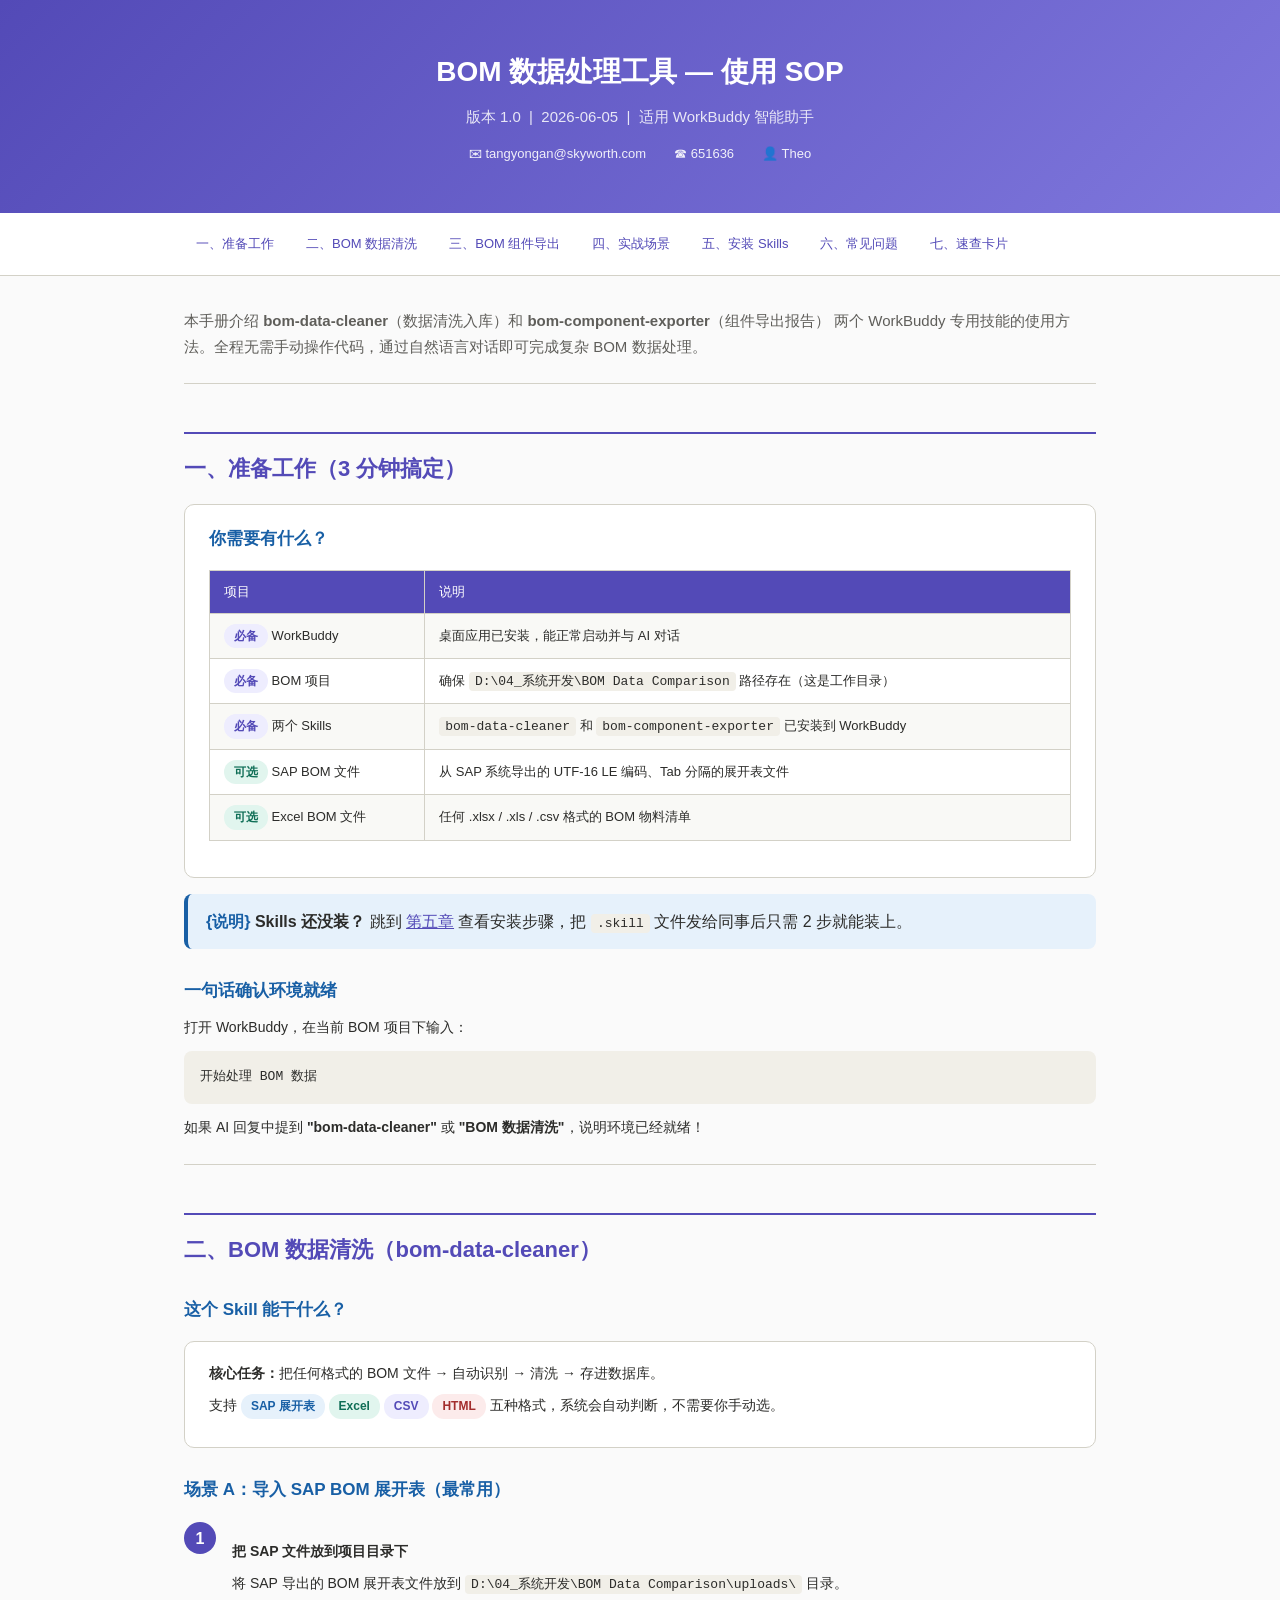
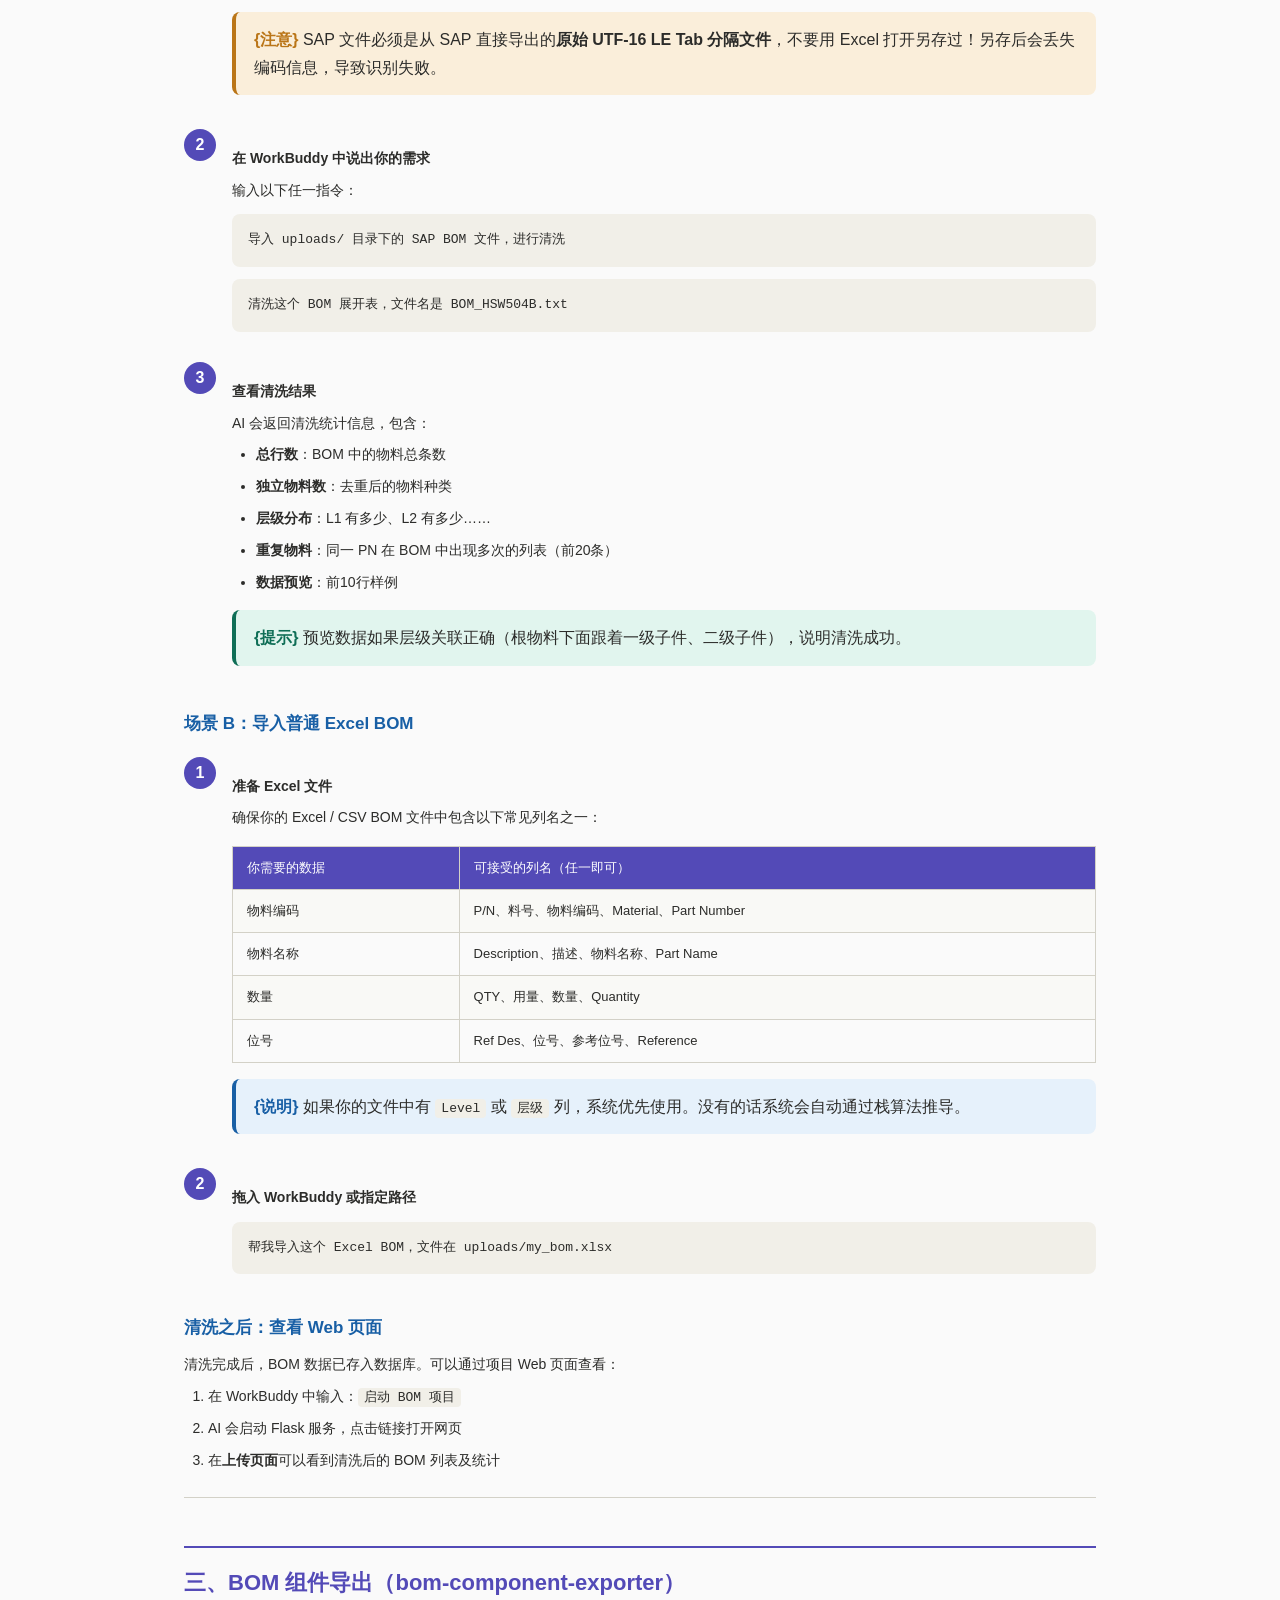
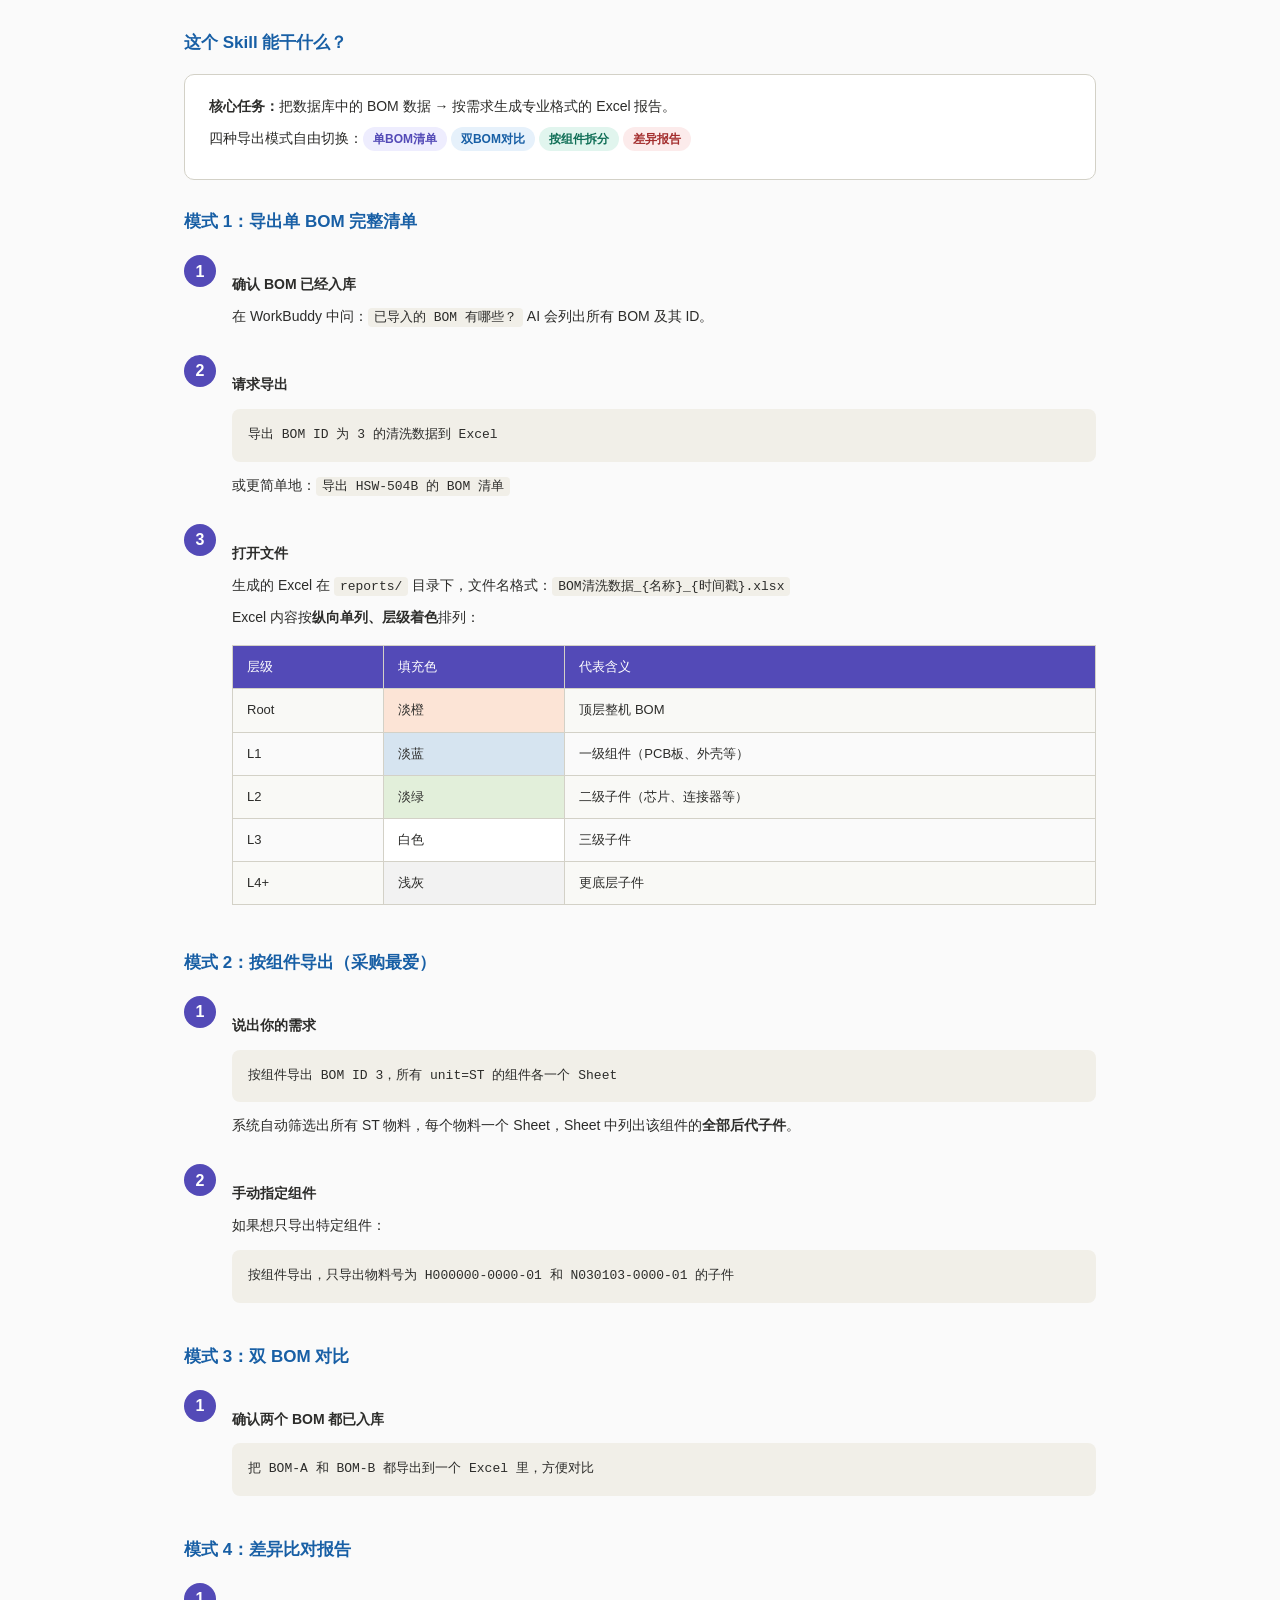
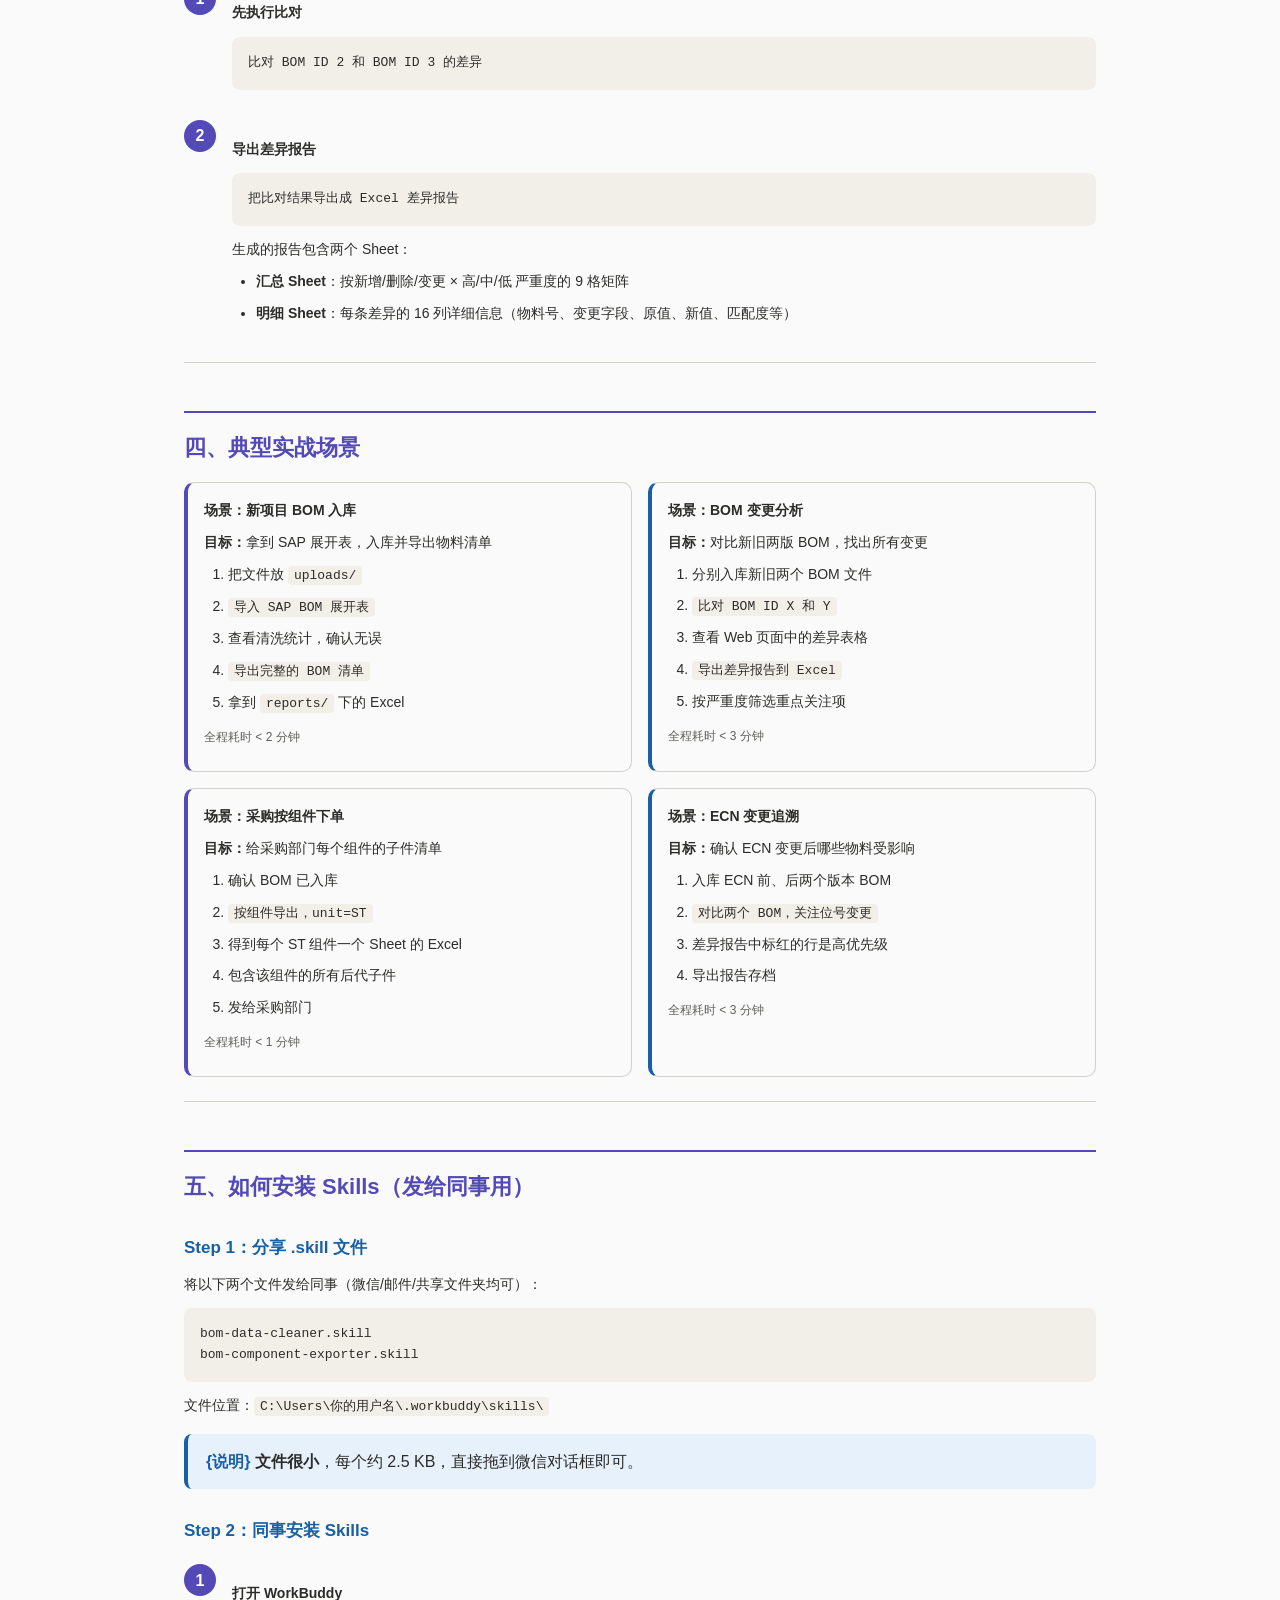
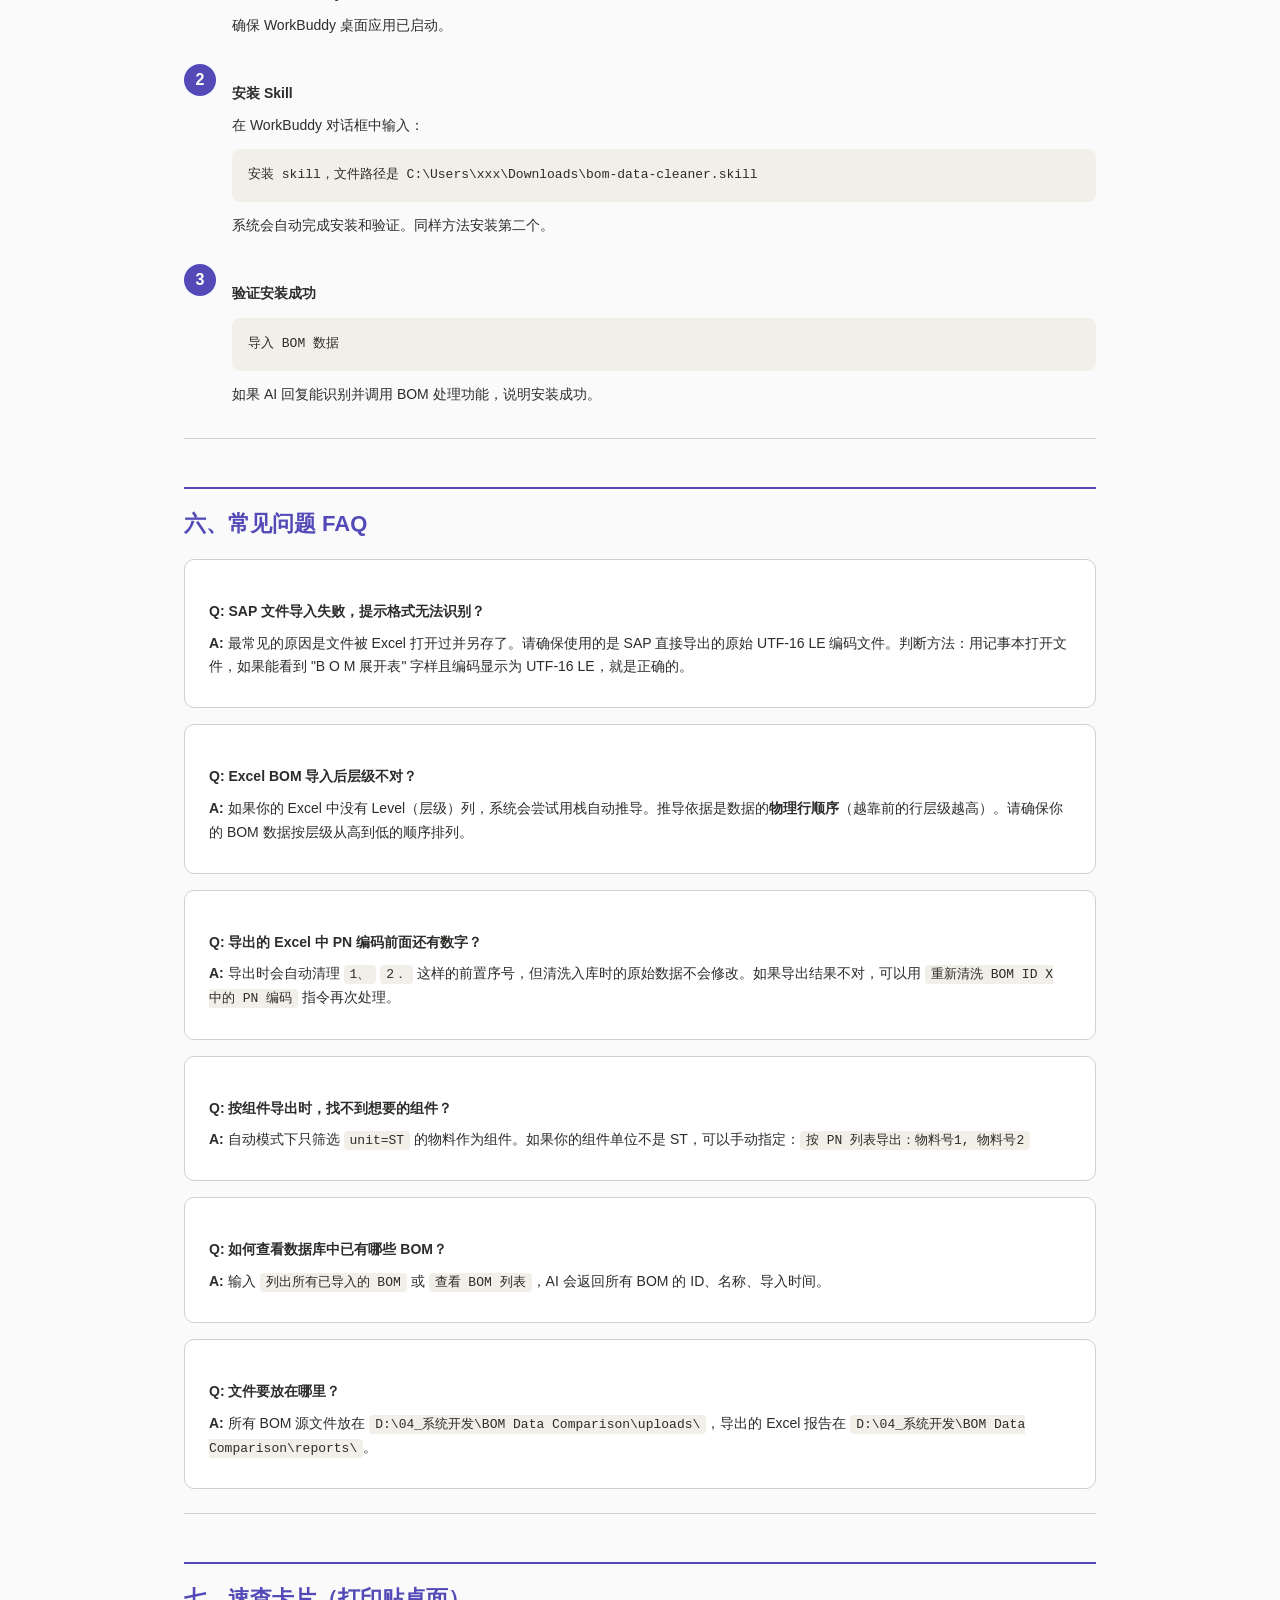
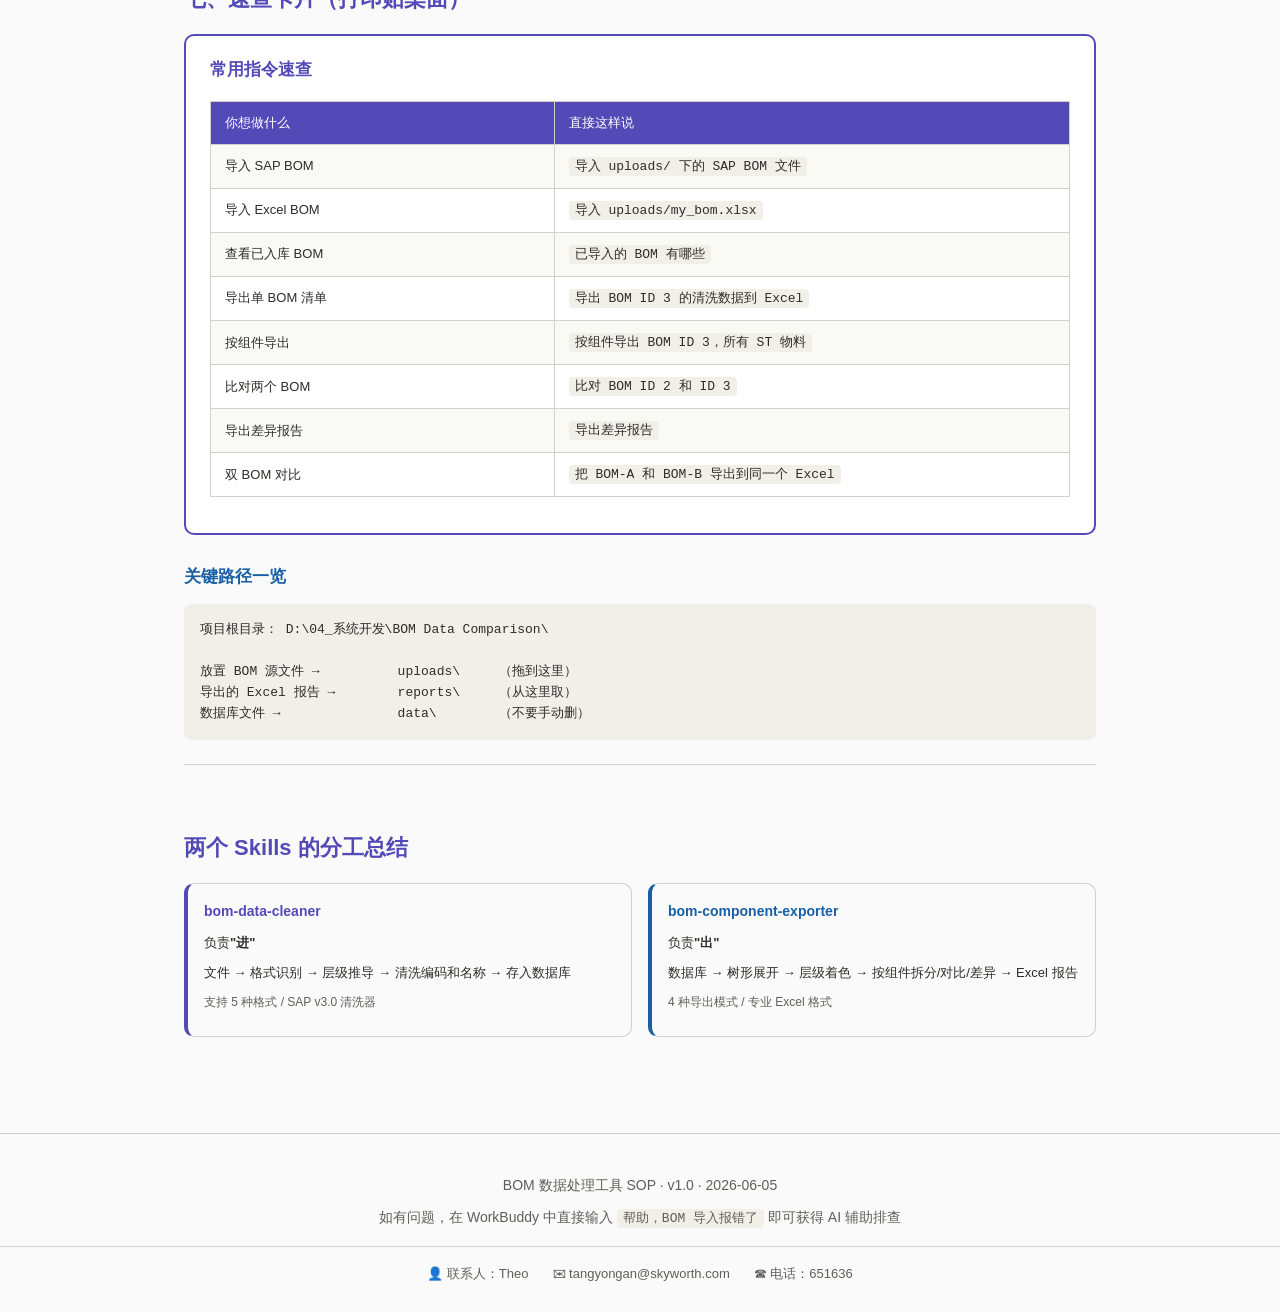
==== docs/BOM_Skills_使用手册.html @ a1020944 "v1.3: BOM双列并排对比、组件核对、位号续行修复、差异引擎去重 - 首页双文件上传+横向并排预览布局 - 全部组件汇总导出（单Sheet层级展开） - SAP续行位号解析修复（156/156完整" ====
<!DOCTYPE html>
<html lang="zh-CN">
<head>
<meta charset="UTF-8">
<meta name="viewport" content="width=device-width, initial-scale=1.0">
<title>BOM 数据处理工具 - 使用 SOP</title>
<style>
  :root {
    --primary: #534AB7;
    --accent: #185FA5;
    --green: #0F6E56;
    --amber: #BA7517;
    --red: #A32D2D;
    --bg: #FAFAFA;
    --card: #FFFFFF;
    --text: #2C2C2A;
    --muted: #5F5E5A;
    --border: #D3D1C7;
    --code-bg: #F1EFE8;
  }
  * { margin: 0; padding: 0; box-sizing: border-box; }
  body {
    font-family: -apple-system, BlinkMacSystemFont, "Segoe UI", "PingFang SC", "Microsoft YaHei", sans-serif;
    line-height: 1.7; color: var(--text); background: var(--bg);
  }

  header {
    background: linear-gradient(135deg, var(--primary), #7F77DD);
    color: white; padding: 48px 0; text-align: center;
  }
  header h1 { font-size: 28px; font-weight: 600; margin-bottom: 8px; }
  header p { font-size: 15px; opacity: 0.85; }

  nav {
    background: var(--card); border-bottom: 1px solid var(--border);
    padding: 16px 0; position: sticky; top: 0; z-index: 100;
  }
  nav .nav-inner {
    max-width: 960px; margin: 0 auto; padding: 0 24px;
    display: flex; flex-wrap: wrap; gap: 8px;
  }
  nav a {
    text-decoration: none; color: var(--primary); font-size: 13px;
    padding: 4px 12px; border-radius: 6px; font-weight: 500;
  }
  nav a:hover { background: #EEEDFE; }

  main { max-width: 960px; margin: 0 auto; padding: 32px 24px; }

  h2 {
    font-size: 22px; font-weight: 600; margin: 48px 0 8px;
    padding-top: 16px; border-top: 2px solid var(--primary); color: var(--primary);
  }
  h3 { font-size: 17px; font-weight: 600; margin: 28px 0 10px; color: var(--accent); }
  h4 { font-size: 14px; font-weight: 600; margin: 20px 0 8px; color: var(--text); }

  p, li { font-size: 14px; margin-bottom: 8px; }
  ul, ol { padding-left: 24px; margin-bottom: 12px; }

  .card {
    background: var(--card); border: 1px solid var(--border);
    border-radius: 10px; padding: 20px 24px; margin: 16px 0;
  }
  .card h3 { margin-top: 0; }

  .tip, .warn, .info {
    border-left: 4px solid; border-radius: 8px; padding: 14px 18px; margin: 16px 0;
  }
  .tip { background: #E1F5EE; border-color: var(--green); }
  .tip::before { content: "\{提示\} "; font-weight: 600; color: var(--green); }
  .warn { background: #FAEEDA; border-color: var(--amber); }
  .warn::before { content: "\{注意\} "; font-weight: 600; color: var(--amber); }
  .info { background: #E6F1FB; border-color: var(--accent); }
  .info::before { content: "\{说明\} "; font-weight: 600; color: var(--accent); }

  code {
    background: var(--code-bg); padding: 2px 6px; border-radius: 4px;
    font-family: "Cascadia Code", "Source Code Pro", "Fira Code", monospace;
    font-size: 13px;
  }
  pre {
    background: var(--code-bg); padding: 16px; border-radius: 8px;
    overflow-x: auto; font-size: 13px; margin: 12px 0;
    font-family: "Cascadia Code", "Source Code Pro", "Fira Code", monospace;
    line-height: 1.6;
  }

  table {
    width: 100%; border-collapse: collapse; margin: 16px 0; font-size: 13px;
  }
  th, td {
    border: 1px solid var(--border); padding: 10px 14px; text-align: left;
  }
  th { background: var(--primary); color: white; font-weight: 500; }
  tr:nth-child(even) { background: #F9F9F6; }

  .step {
    display: flex; gap: 16px; margin: 16px 0; align-items: flex-start;
  }
  .step-num {
    background: var(--primary); color: white; font-weight: 700; font-size: 16px;
    width: 32px; height: 32px; border-radius: 50%;
    display: flex; align-items: center; justify-content: center;
    flex-shrink: 0; margin-top: 2px;
  }
  .step-body { flex: 1; }

  .tag {
    display: inline-block; padding: 2px 10px; border-radius: 12px;
    font-size: 12px; font-weight: 600;
  }
  .tag-red { background: #FCEBEB; color: var(--red); }
  .tag-green { background: #E1F5EE; color: var(--green); }
  .tag-blue { background: #E6F1FB; color: var(--accent); }
  .tag-purple { background: #EEEDFE; color: var(--primary); }

  .comparison {
    display: grid; grid-template-columns: 1fr 1fr; gap: 16px; margin: 16px 0;
  }
  .comparison > div {
    border: 1px solid var(--border); border-radius: 10px; padding: 16px;
  }
  .comparison > div:first-child { border-left: 4px solid var(--primary); }
  .comparison > div:last-child { border-left: 4px solid var(--accent); }

  footer {
    text-align: center; padding: 40px 0; color: var(--muted); font-size: 13px;
    border-top: 1px solid var(--border); margin-top: 48px;
  }

  a { color: var(--primary); }

  .toc { list-style: none; padding-left: 0; }
  .toc li { margin-bottom: 6px; padding-left: 0; }
  .toc a { font-size: 14px; }
  .toc .toc-l2 { padding-left: 20px; }

  @media print {
    nav { display: none; }
    body { background: white; }
    h2 { page-break-before: always; }
    h2:first-of-type { page-break-before: avoid; }
  }
</style>
</head>
<body>

<header>
  <h1>BOM 数据处理工具 &mdash; 使用 SOP</h1>
  <p>版本 1.0 &nbsp;|&nbsp; 2026-06-05 &nbsp;|&nbsp; 适用 WorkBuddy 智能助手</p>
  <div style="margin-top:14px;display:flex;justify-content:center;gap:28px;flex-wrap:wrap;font-size:13px;opacity:0.9;">
    <span>&#9993; tangyongan@skyworth.com</span>
    <span>&#9742; 651636</span>
    <span>&#128100; Theo</span>
  </div>
</header>

<nav>
  <div class="nav-inner">
    <a href="#before">一、准备工作</a>
    <a href="#skill1">二、BOM 数据清洗</a>
    <a href="#skill2">三、BOM 组件导出</a>
    <a href="#scenarios">四、实战场景</a>
    <a href="#skills-placement">五、安装 Skills</a>
    <a href="#faq">六、常见问题</a>
    <a href="#summary">七、速查卡片</a>
  </div>
</nav>

<main>

<p style="font-size:15px;color:var(--muted);margin-bottom:24px;">
  本手册介绍 <strong>bom-data-cleaner</strong>（数据清洗入库）和 <strong>bom-component-exporter</strong>（组件导出报告）
  两个 WorkBuddy 专用技能的使用方法。全程无需手动操作代码，通过自然语言对话即可完成复杂 BOM 数据处理。
</p>

<hr style="border:none;border-top:1px solid var(--border);margin:24px 0;">

<h2 id="before">一、准备工作（3 分钟搞定）</h2>

<div class="card">
<h3 style="margin-top:0;">你需要有什么？</h3>
<table>
  <tr><th style="width:25%;">项目</th><th>说明</th></tr>
  <tr>
    <td><span class="tag tag-purple">必备</span> WorkBuddy</td>
    <td>桌面应用已安装，能正常启动并与 AI 对话</td>
  </tr>
  <tr>
    <td><span class="tag tag-purple">必备</span> BOM 项目</td>
    <td>确保 <code>D:\04_系统开发\BOM Data Comparison</code> 路径存在（这是工作目录）</td>
  </tr>
  <tr>
    <td><span class="tag tag-purple">必备</span> 两个 Skills</td>
    <td><code>bom-data-cleaner</code> 和 <code>bom-component-exporter</code> 已安装到 WorkBuddy</td>
  </tr>
  <tr>
    <td><span class="tag tag-green">可选</span> SAP BOM 文件</td>
    <td>从 SAP 系统导出的 UTF-16 LE 编码、Tab 分隔的展开表文件</td>
  </tr>
  <tr>
    <td><span class="tag tag-green">可选</span> Excel BOM 文件</td>
    <td>任何 .xlsx / .xls / .csv 格式的 BOM 物料清单</td>
  </tr>
</table>
</div>

<div class="info">
  <strong>Skills 还没装？</strong> 跳到 <a href="#skills-placement">第五章</a> 查看安装步骤，把 <code>.skill</code> 文件发给同事后只需 2 步就能装上。
</div>

<h3>一句话确认环境就绪</h3>
<p>打开 WorkBuddy，在当前 BOM 项目下输入：</p>
<pre>开始处理 BOM 数据</pre>
<p>如果 AI 回复中提到 <strong>"bom-data-cleaner"</strong> 或 <strong>"BOM 数据清洗"</strong>，说明环境已经就绪！</p>

<hr style="border:none;border-top:1px solid var(--border);margin:24px 0;">

<h2 id="skill1">二、BOM 数据清洗（bom-data-cleaner）</h2>

<h3>这个 Skill 能干什么？</h3>

<div class="card">
  <p><strong>核心任务：</strong>把任何格式的 BOM 文件 → 自动识别 → 清洗 → 存进数据库。</p>
  <p>支持 <span class="tag tag-blue">SAP 展开表</span> <span class="tag tag-green">Excel</span> <span class="tag tag-purple">CSV</span> <span class="tag tag-red">HTML</span> 五种格式，系统会自动判断，不需要你手动选。</p>
</div>

<h3>场景 A：导入 SAP BOM 展开表（最常用）</h3>

<div class="step">
  <div class="step-num">1</div>
  <div class="step-body">
    <h4>把 SAP 文件放到项目目录下</h4>
    <p>将 SAP 导出的 BOM 展开表文件放到 <code>D:\04_系统开发\BOM Data Comparison\uploads\</code> 目录。</p>
    <div class="warn">SAP 文件必须是从 SAP 直接导出的<strong>原始 UTF-16 LE Tab 分隔文件</strong>，不要用 Excel 打开另存过！另存后会丢失编码信息，导致识别失败。</div>
  </div>
</div>

<div class="step">
  <div class="step-num">2</div>
  <div class="step-body">
    <h4>在 WorkBuddy 中说出你的需求</h4>
    <p>输入以下任一指令：</p>
    <pre>导入 uploads/ 目录下的 SAP BOM 文件，进行清洗</pre>
    <pre>清洗这个 BOM 展开表，文件名是 BOM_HSW504B.txt</pre>
  </div>
</div>

<div class="step">
  <div class="step-num">3</div>
  <div class="step-body">
    <h4>查看清洗结果</h4>
    <p>AI 会返回清洗统计信息，包含：</p>
    <ul>
      <li><strong>总行数</strong>：BOM 中的物料总条数</li>
      <li><strong>独立物料数</strong>：去重后的物料种类</li>
      <li><strong>层级分布</strong>：L1 有多少、L2 有多少……</li>
      <li><strong>重复物料</strong>：同一 PN 在 BOM 中出现多次的列表（前20条）</li>
      <li><strong>数据预览</strong>：前10行样例</li>
    </ul>
    <div class="tip">预览数据如果层级关联正确（根物料下面跟着一级子件、二级子件），说明清洗成功。</div>
  </div>
</div>

<h3>场景 B：导入普通 Excel BOM</h3>

<div class="step">
  <div class="step-num">1</div>
  <div class="step-body">
    <h4>准备 Excel 文件</h4>
    <p>确保你的 Excel / CSV BOM 文件中包含以下常见列名之一：</p>
    <table>
      <tr><th>你需要的数据</th><th>可接受的列名（任一即可）</th></tr>
      <tr><td>物料编码</td><td>P/N、料号、物料编码、Material、Part Number</td></tr>
      <tr><td>物料名称</td><td>Description、描述、物料名称、Part Name</td></tr>
      <tr><td>数量</td><td>QTY、用量、数量、Quantity</td></tr>
      <tr><td>位号</td><td>Ref Des、位号、参考位号、Reference</td></tr>
    </table>
    <div class="info">如果你的文件中有 <code>Level</code> 或 <code>层级</code> 列，系统优先使用。没有的话系统会自动通过栈算法推导。</div>
  </div>
</div>

<div class="step">
  <div class="step-num">2</div>
  <div class="step-body">
    <h4>拖入 WorkBuddy 或指定路径</h4>
    <pre>帮我导入这个 Excel BOM，文件在 uploads/my_bom.xlsx</pre>
  </div>
</div>

<h3>清洗之后：查看 Web 页面</h3>
<p>清洗完成后，BOM 数据已存入数据库。可以通过项目 Web 页面查看：</p>
<ol>
  <li>在 WorkBuddy 中输入：<code>启动 BOM 项目</code></li>
  <li>AI 会启动 Flask 服务，点击链接打开网页</li>
  <li>在<strong>上传页面</strong>可以看到清洗后的 BOM 列表及统计</li>
</ol>

<hr style="border:none;border-top:1px solid var(--border);margin:24px 0;">

<h2 id="skill2">三、BOM 组件导出（bom-component-exporter）</h2>

<h3>这个 Skill 能干什么？</h3>

<div class="card">
<p><strong>核心任务：</strong>把数据库中的 BOM 数据 → 按需求生成专业格式的 Excel 报告。</p>
<p>四种导出模式自由切换：<span class="tag tag-purple">单BOM清单</span> <span class="tag tag-blue">双BOM对比</span> <span class="tag tag-green">按组件拆分</span> <span class="tag tag-red">差异报告</span></p>
</div>

<h3>模式 1：导出单 BOM 完整清单</h3>

<div class="step">
  <div class="step-num">1</div>
  <div class="step-body">
    <h4>确认 BOM 已经入库</h4>
    <p>在 WorkBuddy 中问：<code>已导入的 BOM 有哪些？</code> AI 会列出所有 BOM 及其 ID。</p>
  </div>
</div>

<div class="step">
  <div class="step-num">2</div>
  <div class="step-body">
    <h4>请求导出</h4>
    <pre>导出 BOM ID 为 3 的清洗数据到 Excel</pre>
    <p>或更简单地：<code>导出 HSW-504B 的 BOM 清单</code></p>
  </div>
</div>

<div class="step">
  <div class="step-num">3</div>
  <div class="step-body">
    <h4>打开文件</h4>
    <p>生成的 Excel 在 <code>reports/</code> 目录下，文件名格式：<code>BOM清洗数据_{名称}_{时间戳}.xlsx</code></p>
    <p>Excel 内容按<strong>纵向单列、层级着色</strong>排列：</p>
    <table>
      <tr><th>层级</th><th>填充色</th><th>代表含义</th></tr>
      <tr><td>Root</td><td style="background:#FCE4D6;">淡橙</td><td>顶层整机 BOM</td></tr>
      <tr><td>L1</td><td style="background:#D6E4F0;">淡蓝</td><td>一级组件（PCB板、外壳等）</td></tr>
      <tr><td>L2</td><td style="background:#E2EFDA;">淡绿</td><td>二级子件（芯片、连接器等）</td></tr>
      <tr><td>L3</td><td style="background:#FFFFFF;">白色</td><td>三级子件</td></tr>
      <tr><td>L4+</td><td style="background:#F2F2F2;">浅灰</td><td>更底层子件</td></tr>
    </table>
  </div>
</div>

<h3>模式 2：按组件导出（采购最爱）</h3>

<div class="step">
  <div class="step-num">1</div>
  <div class="step-body">
    <h4>说出你的需求</h4>
    <pre>按组件导出 BOM ID 3，所有 unit=ST 的组件各一个 Sheet</pre>
    <p>系统自动筛选出所有 ST 物料，每个物料一个 Sheet，Sheet 中列出该组件的<strong>全部后代子件</strong>。</p>
  </div>
</div>

<div class="step">
  <div class="step-num">2</div>
  <div class="step-body">
    <h4>手动指定组件</h4>
    <p>如果想只导出特定组件：</p>
    <pre>按组件导出，只导出物料号为 H000000-0000-01 和 N030103-0000-01 的子件</pre>
  </div>
</div>

<h3>模式 3：双 BOM 对比</h3>

<div class="step">
  <div class="step-num">1</div>
  <div class="step-body">
    <h4>确认两个 BOM 都已入库</h4>
    <pre>把 BOM-A 和 BOM-B 都导出到一个 Excel 里，方便对比</pre>
  </div>
</div>

<h3>模式 4：差异比对报告</h3>

<div class="step">
  <div class="step-num">1</div>
  <div class="step-body">
    <h4>先执行比对</h4>
    <pre>比对 BOM ID 2 和 BOM ID 3 的差异</pre>
  </div>
</div>

<div class="step">
  <div class="step-num">2</div>
  <div class="step-body">
    <h4>导出差异报告</h4>
    <pre>把比对结果导出成 Excel 差异报告</pre>
    <p>生成的报告包含两个 Sheet：</p>
    <ul>
      <li><strong>汇总 Sheet</strong>：按新增/删除/变更 × 高/中/低 严重度的 9 格矩阵</li>
      <li><strong>明细 Sheet</strong>：每条差异的 16 列详细信息（物料号、变更字段、原值、新值、匹配度等）</li>
    </ul>
  </div>
</div>

<hr style="border:none;border-top:1px solid var(--border);margin:24px 0;">

<h2 id="scenarios">四、典型实战场景</h2>

<div class="comparison">
  <div>
    <h4 style="margin-top:0;">场景：新项目 BOM 入库</h4>
    <p><strong>目标：</strong>拿到 SAP 展开表，入库并导出物料清单</p>
    <ol style="font-size:13px;">
      <li>把文件放 <code>uploads/</code></li>
      <li><code>导入 SAP BOM 展开表</code></li>
      <li>查看清洗统计，确认无误</li>
      <li><code>导出完整的 BOM 清单</code></li>
      <li>拿到 <code>reports/</code> 下的 Excel</li>
    </ol>
    <p style="font-size:12px;color:var(--muted);">全程耗时 &lt; 2 分钟</p>
  </div>
  <div>
    <h4 style="margin-top:0;">场景：BOM 变更分析</h4>
    <p><strong>目标：</strong>对比新旧两版 BOM，找出所有变更</p>
    <ol style="font-size:13px;">
      <li>分别入库新旧两个 BOM 文件</li>
      <li><code>比对 BOM ID X 和 Y</code></li>
      <li>查看 Web 页面中的差异表格</li>
      <li><code>导出差异报告到 Excel</code></li>
      <li>按严重度筛选重点关注项</li>
    </ol>
    <p style="font-size:12px;color:var(--muted);">全程耗时 &lt; 3 分钟</p>
  </div>
</div>

<div class="comparison" style="grid-template-columns:1fr 1fr;">
  <div>
    <h4 style="margin-top:0;">场景：采购按组件下单</h4>
    <p><strong>目标：</strong>给采购部门每个组件的子件清单</p>
    <ol style="font-size:13px;">
      <li>确认 BOM 已入库</li>
      <li><code>按组件导出，unit=ST</code></li>
      <li>得到每个 ST 组件一个 Sheet 的 Excel</li>
      <li>包含该组件的所有后代子件</li>
      <li>发给采购部门</li>
    </ol>
    <p style="font-size:12px;color:var(--muted);">全程耗时 &lt; 1 分钟</p>
  </div>
  <div>
    <h4 style="margin-top:0;">场景：ECN 变更追溯</h4>
    <p><strong>目标：</strong>确认 ECN 变更后哪些物料受影响</p>
    <ol style="font-size:13px;">
      <li>入库 ECN 前、后两个版本 BOM</li>
      <li><code>对比两个 BOM，关注位号变更</code></li>
      <li>差异报告中标红的行是高优先级</li>
      <li>导出报告存档</li>
    </ol>
    <p style="font-size:12px;color:var(--muted);">全程耗时 &lt; 3 分钟</p>
  </div>
</div>

<hr style="border:none;border-top:1px solid var(--border);margin:24px 0;">

<h2 id="skills-placement">五、如何安装 Skills（发给同事用）</h2>

<h3>Step 1：分享 .skill 文件</h3>
<p>将以下两个文件发给同事（微信/邮件/共享文件夹均可）：</p>
<pre>
bom-data-cleaner.skill
bom-component-exporter.skill
</pre>
<p>文件位置：<code>C:\Users\你的用户名\.workbuddy\skills\</code></p>

<div class="info"><strong>文件很小</strong>，每个约 2.5 KB，直接拖到微信对话框即可。</div>

<h3>Step 2：同事安装 Skills</h3>

<div class="step">
  <div class="step-num">1</div>
  <div class="step-body">
    <h4>打开 WorkBuddy</h4>
    <p>确保 WorkBuddy 桌面应用已启动。</p>
  </div>
</div>

<div class="step">
  <div class="step-num">2</div>
  <div class="step-body">
    <h4>安装 Skill</h4>
    <p>在 WorkBuddy 对话框中输入：</p>
    <pre>安装 skill，文件路径是 C:\Users\xxx\Downloads\bom-data-cleaner.skill</pre>
    <p>系统会自动完成安装和验证。同样方法安装第二个。</p>
  </div>
</div>

<div class="step">
  <div class="step-num">3</div>
  <div class="step-body">
    <h4>验证安装成功</h4>
    <pre>导入 BOM 数据</pre>
    <p>如果 AI 回复能识别并调用 BOM 处理功能，说明安装成功。</p>
  </div>
</div>

<hr style="border:none;border-top:1px solid var(--border);margin:24px 0;">

<h2 id="faq">六、常见问题 FAQ</h2>

<div class="card">
  <h4>Q: SAP 文件导入失败，提示格式无法识别？</h4>
  <p><strong>A:</strong> 最常见的原因是文件被 Excel 打开过并另存了。请确保使用的是 SAP 直接导出的原始 UTF-16 LE 编码文件。判断方法：用记事本打开文件，如果能看到 "B O M 展开表" 字样且编码显示为 UTF-16 LE，就是正确的。</p>
</div>

<div class="card">
  <h4>Q: Excel BOM 导入后层级不对？</h4>
  <p><strong>A:</strong> 如果你的 Excel 中没有 Level（层级）列，系统会尝试用栈自动推导。推导依据是数据的<strong>物理行顺序</strong>（越靠前的行层级越高）。请确保你的 BOM 数据按层级从高到低的顺序排列。</p>
</div>

<div class="card">
  <h4>Q: 导出的 Excel 中 PN 编码前面还有数字？</h4>
  <p><strong>A:</strong> 导出时会自动清理 <code>1、</code> <code>2．</code> 这样的前置序号，但清洗入库时的原始数据不会修改。如果导出结果不对，可以用 <code>重新清洗 BOM ID X 中的 PN 编码</code> 指令再次处理。</p>
</div>

<div class="card">
  <h4>Q: 按组件导出时，找不到想要的组件？</h4>
  <p><strong>A:</strong> 自动模式下只筛选 <code>unit=ST</code> 的物料作为组件。如果你的组件单位不是 ST，可以手动指定：<code>按 PN 列表导出：物料号1, 物料号2</code></p>
</div>

<div class="card">
  <h4>Q: 如何查看数据库中已有哪些 BOM？</h4>
  <p><strong>A:</strong> 输入 <code>列出所有已导入的 BOM</code> 或 <code>查看 BOM 列表</code>，AI 会返回所有 BOM 的 ID、名称、导入时间。</p>
</div>

<div class="card">
  <h4>Q: 文件要放在哪里？</h4>
  <p><strong>A:</strong> 所有 BOM 源文件放在 <code>D:\04_系统开发\BOM Data Comparison\uploads\</code>，导出的 Excel 报告在 <code>D:\04_系统开发\BOM Data Comparison\reports\</code>。</p>
</div>

<hr style="border:none;border-top:1px solid var(--border);margin:24px 0;">

<h2 id="summary">七、速查卡片（打印贴桌面）</h2>

<div class="card" style="border:2px solid var(--primary);">
<h3 style="margin-top:0;color:var(--primary);">常用指令速查</h3>

<table>
  <tr>
    <th style="width:40%;">你想做什么</th>
    <th>直接这样说</th>
  </tr>
  <tr>
    <td>导入 SAP BOM</td>
    <td><code>导入 uploads/ 下的 SAP BOM 文件</code></td>
  </tr>
  <tr>
    <td>导入 Excel BOM</td>
    <td><code>导入 uploads/my_bom.xlsx</code></td>
  </tr>
  <tr>
    <td>查看已入库 BOM</td>
    <td><code>已导入的 BOM 有哪些</code></td>
  </tr>
  <tr>
    <td>导出单 BOM 清单</td>
    <td><code>导出 BOM ID 3 的清洗数据到 Excel</code></td>
  </tr>
  <tr>
    <td>按组件导出</td>
    <td><code>按组件导出 BOM ID 3，所有 ST 物料</code></td>
  </tr>
  <tr>
    <td>比对两个 BOM</td>
    <td><code>比对 BOM ID 2 和 ID 3</code></td>
  </tr>
  <tr>
    <td>导出差异报告</td>
    <td><code>导出差异报告</code></td>
  </tr>
  <tr>
    <td>双 BOM 对比</td>
    <td><code>把 BOM-A 和 BOM-B 导出到同一个 Excel</code></td>
  </tr>
</table>
</div>

<h3>关键路径一览</h3>
<pre>
项目根目录： D:\04_系统开发\BOM Data Comparison\

放置 BOM 源文件 →          uploads\     （拖到这里）
导出的 Excel 报告 →        reports\     （从这里取）
数据库文件 →               data\        （不要手动删）
</pre>

<hr style="border:none;border-top:1px solid var(--border);margin:24px 0;">

<h2 style="border:none;">两个 Skills 的分工总结</h2>
<div class="comparison">
  <div>
    <h4 style="margin-top:0;color:var(--primary);">bom-data-cleaner</h4>
    <p style="font-size:13px;">负责<strong>"进"</strong></p>
    <p style="font-size:13px;">文件 → 格式识别 → 层级推导 → 清洗编码和名称 → 存入数据库</p>
    <p style="font-size:12px;color:var(--muted);">支持 5 种格式 / SAP v3.0 清洗器</p>
  </div>
  <div>
    <h4 style="margin-top:0;color:var(--accent);">bom-component-exporter</h4>
    <p style="font-size:13px;">负责<strong>"出"</strong></p>
    <p style="font-size:13px;">数据库 → 树形展开 → 层级着色 → 按组件拆分/对比/差异 → Excel 报告</p>
    <p style="font-size:12px;color:var(--muted);">4 种导出模式 / 专业 Excel 格式</p>
  </div>
</div>

</main>

<footer>
  <p>BOM 数据处理工具 SOP &middot; v1.0 &middot; 2026-06-05</p>
  <p>如有问题，在 WorkBuddy 中直接输入 <code>帮助，BOM 导入报错了</code> 即可获得 AI 辅助排查</p>
  <div style="margin-top:16px;padding-top:16px;border-top:1px solid var(--border);display:flex;justify-content:center;gap:24px;flex-wrap:wrap;">
    <span>&#128100; 联系人：Theo</span>
    <span>&#9993; tangyongan@skyworth.com</span>
    <span>&#9742; 电话：651636</span>
  </div>
</footer>

</body>
</html>
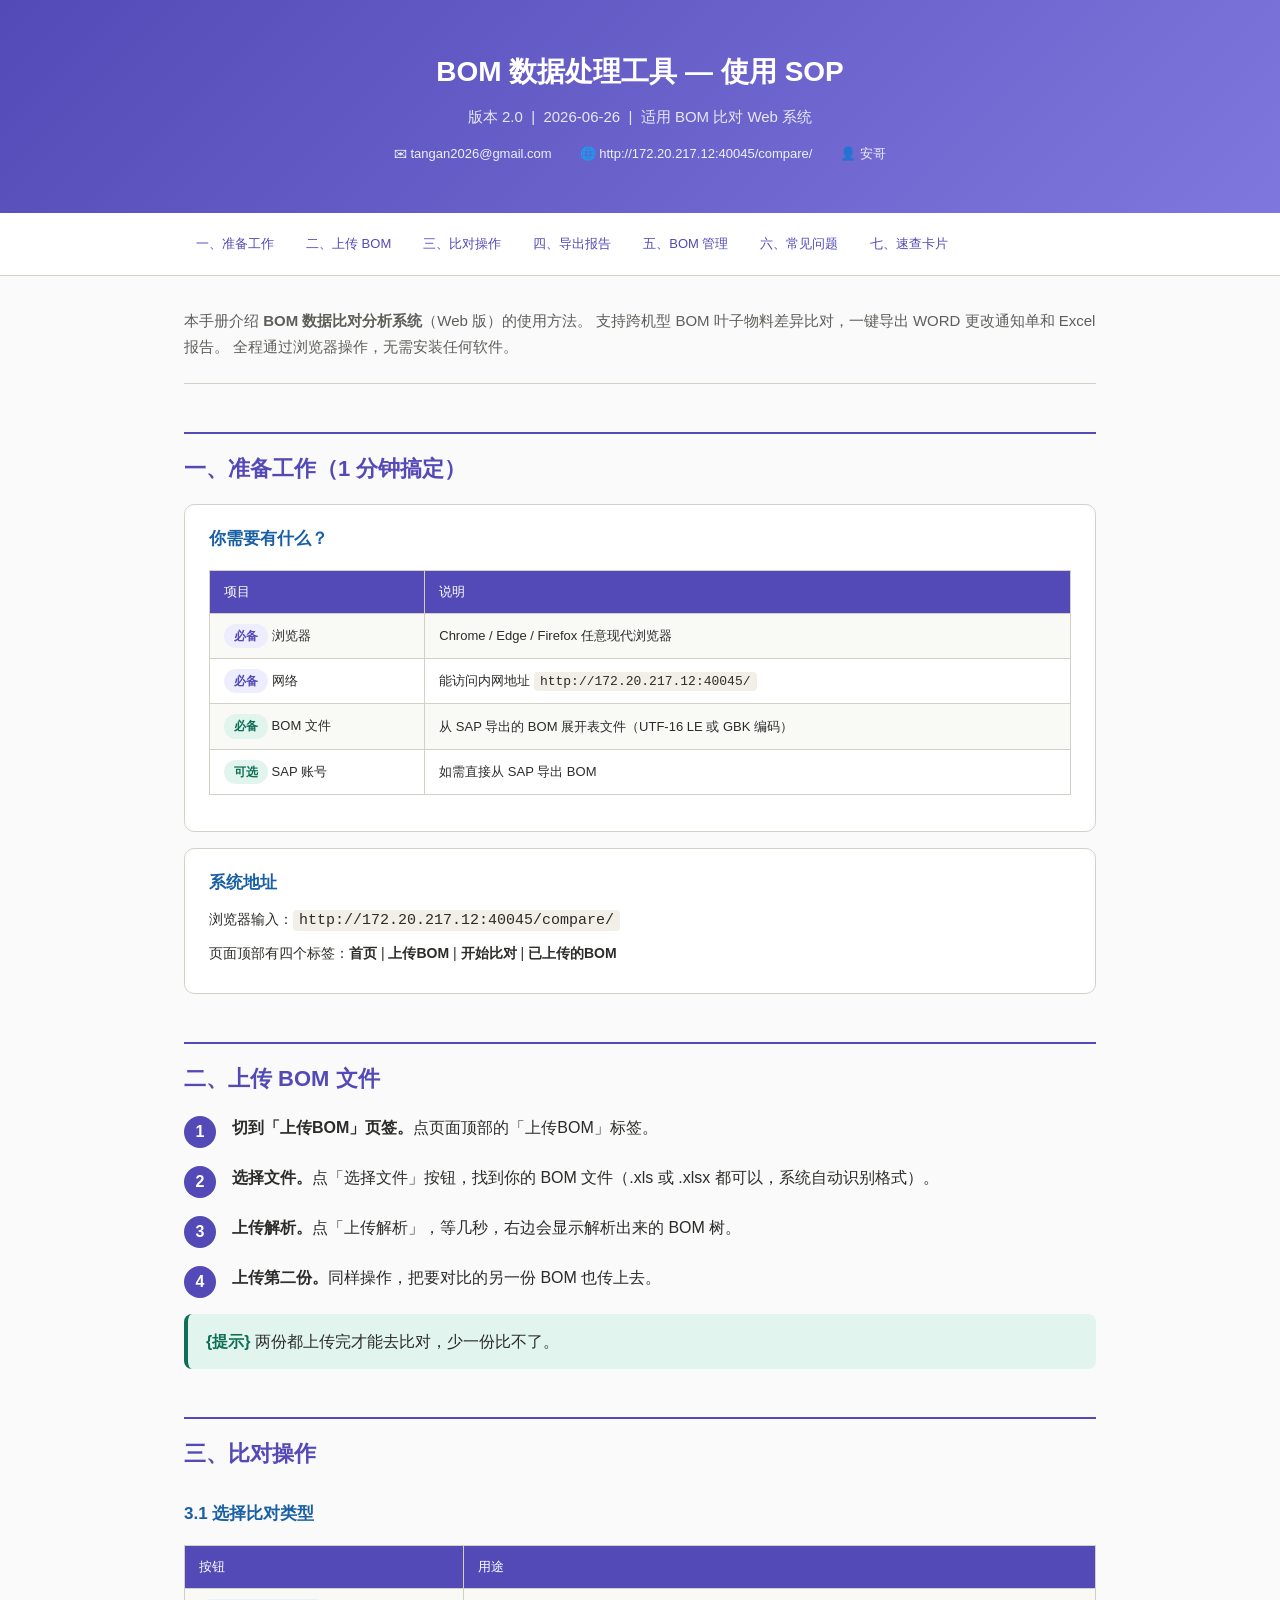
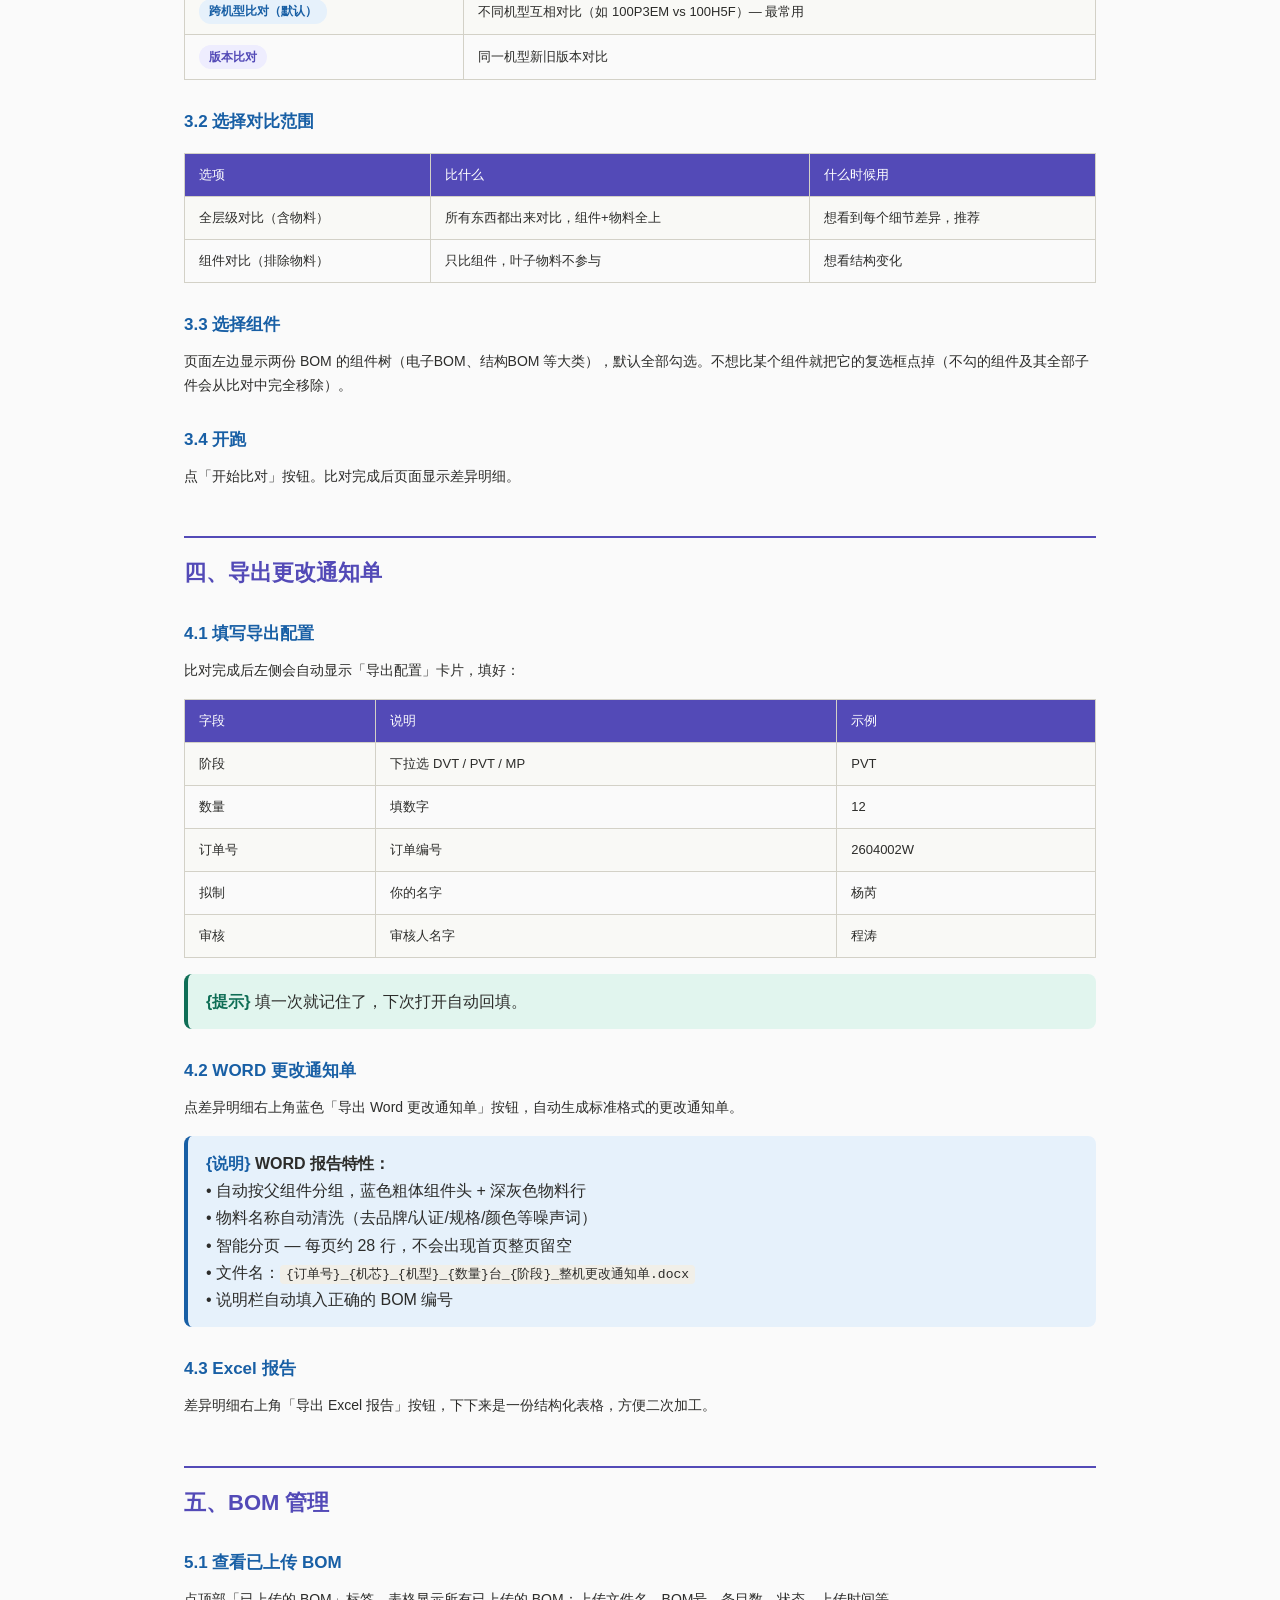
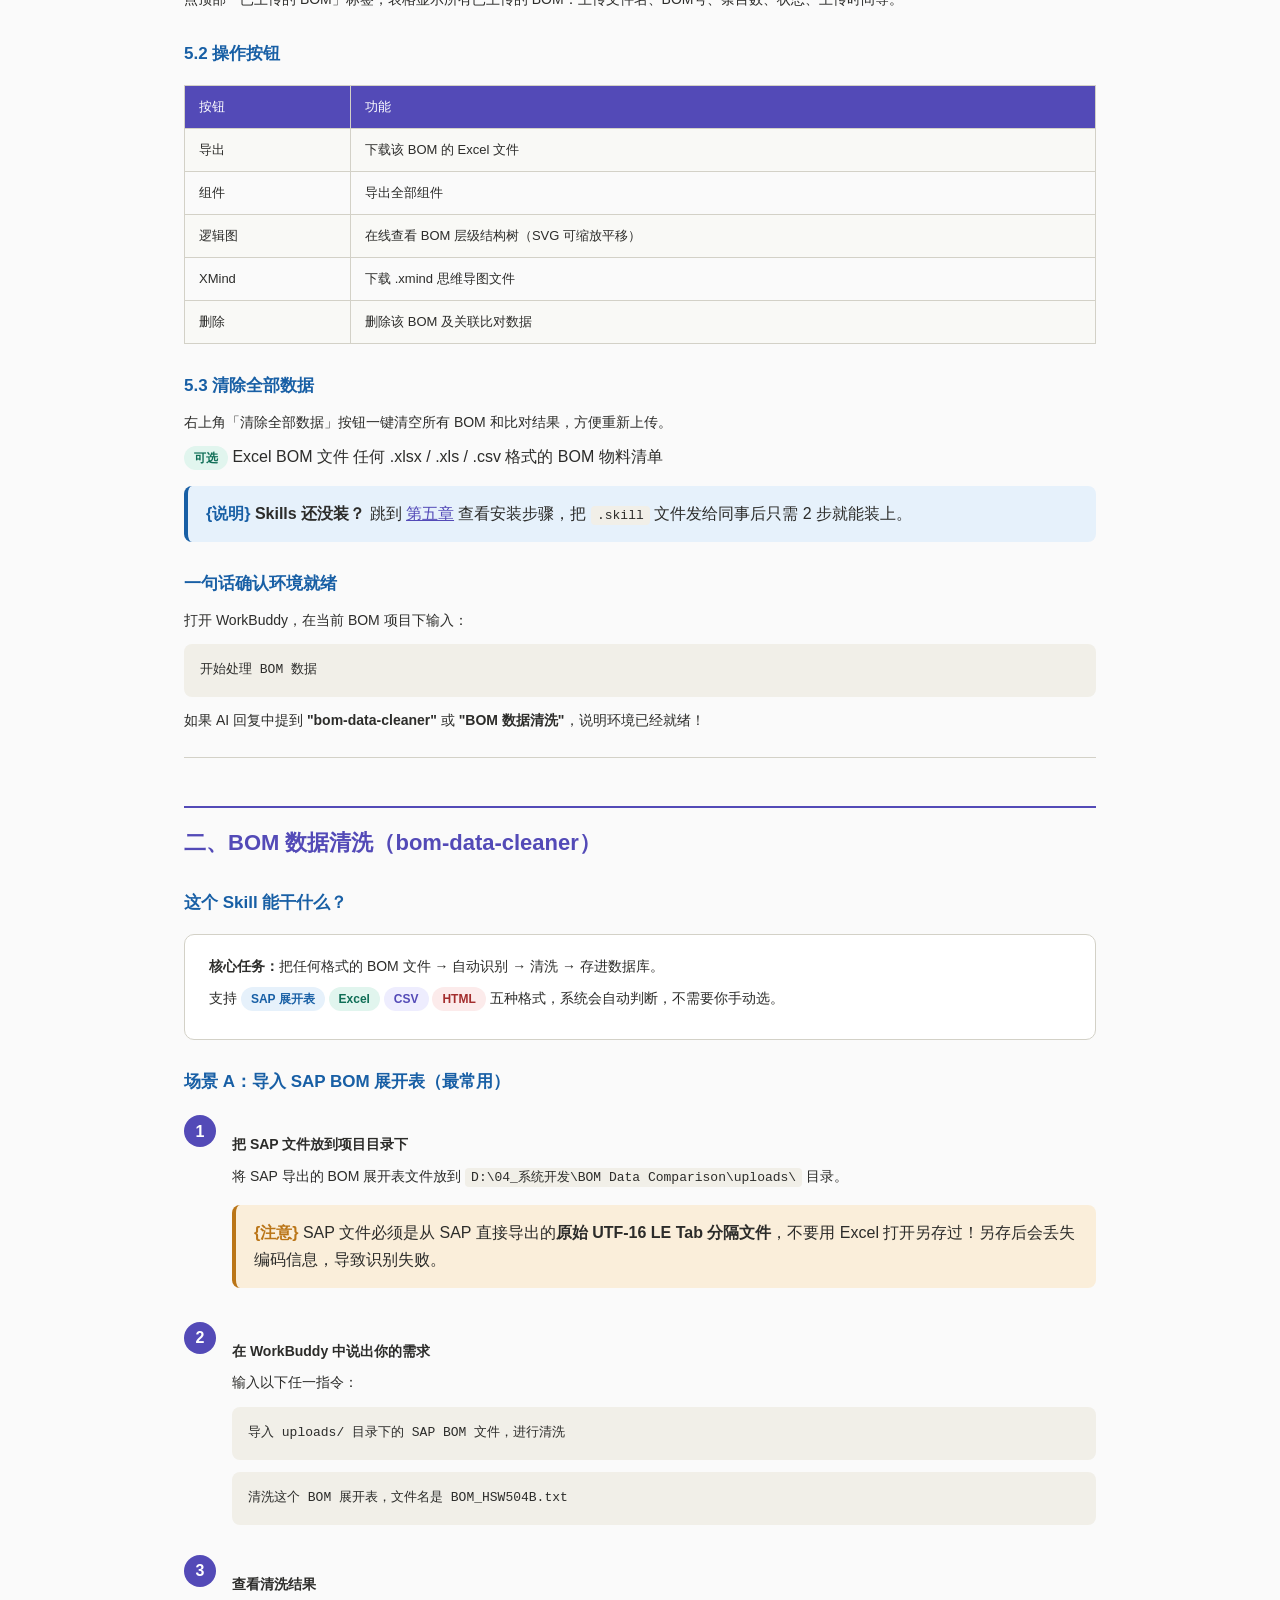
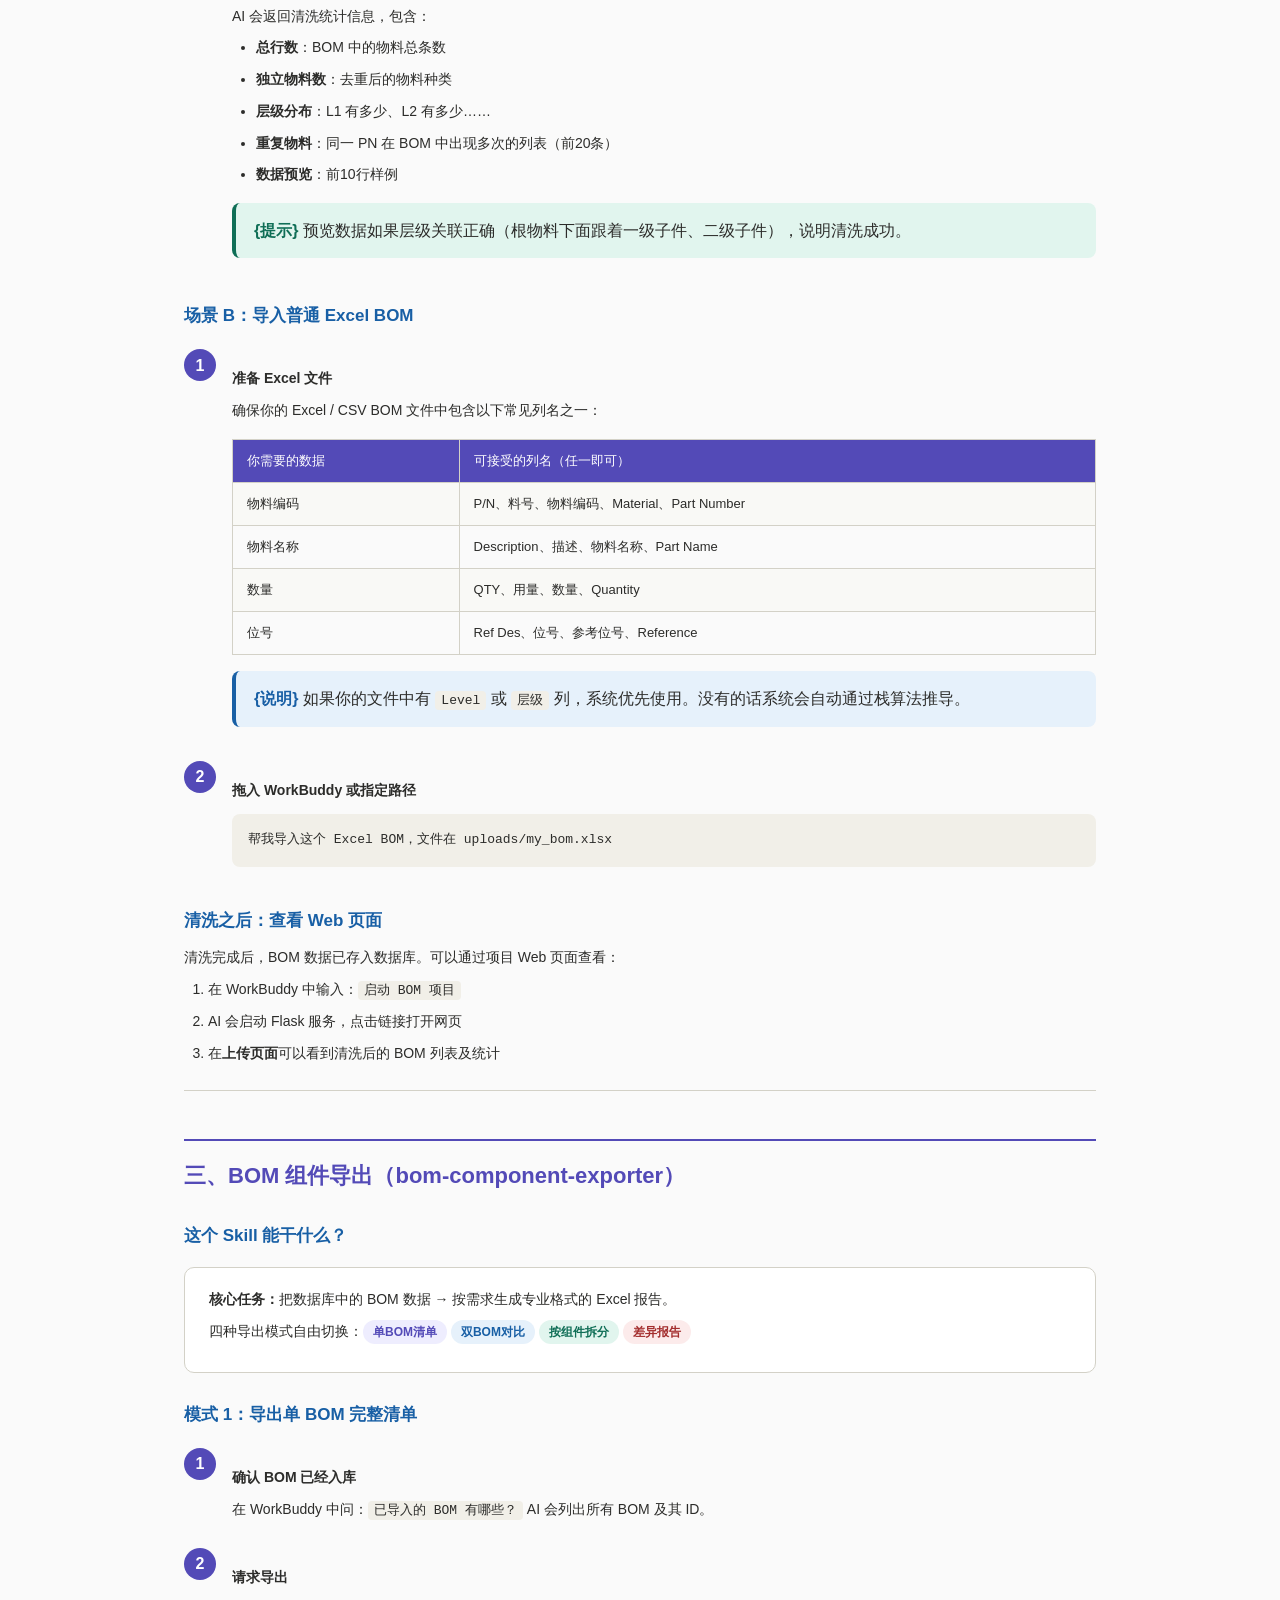
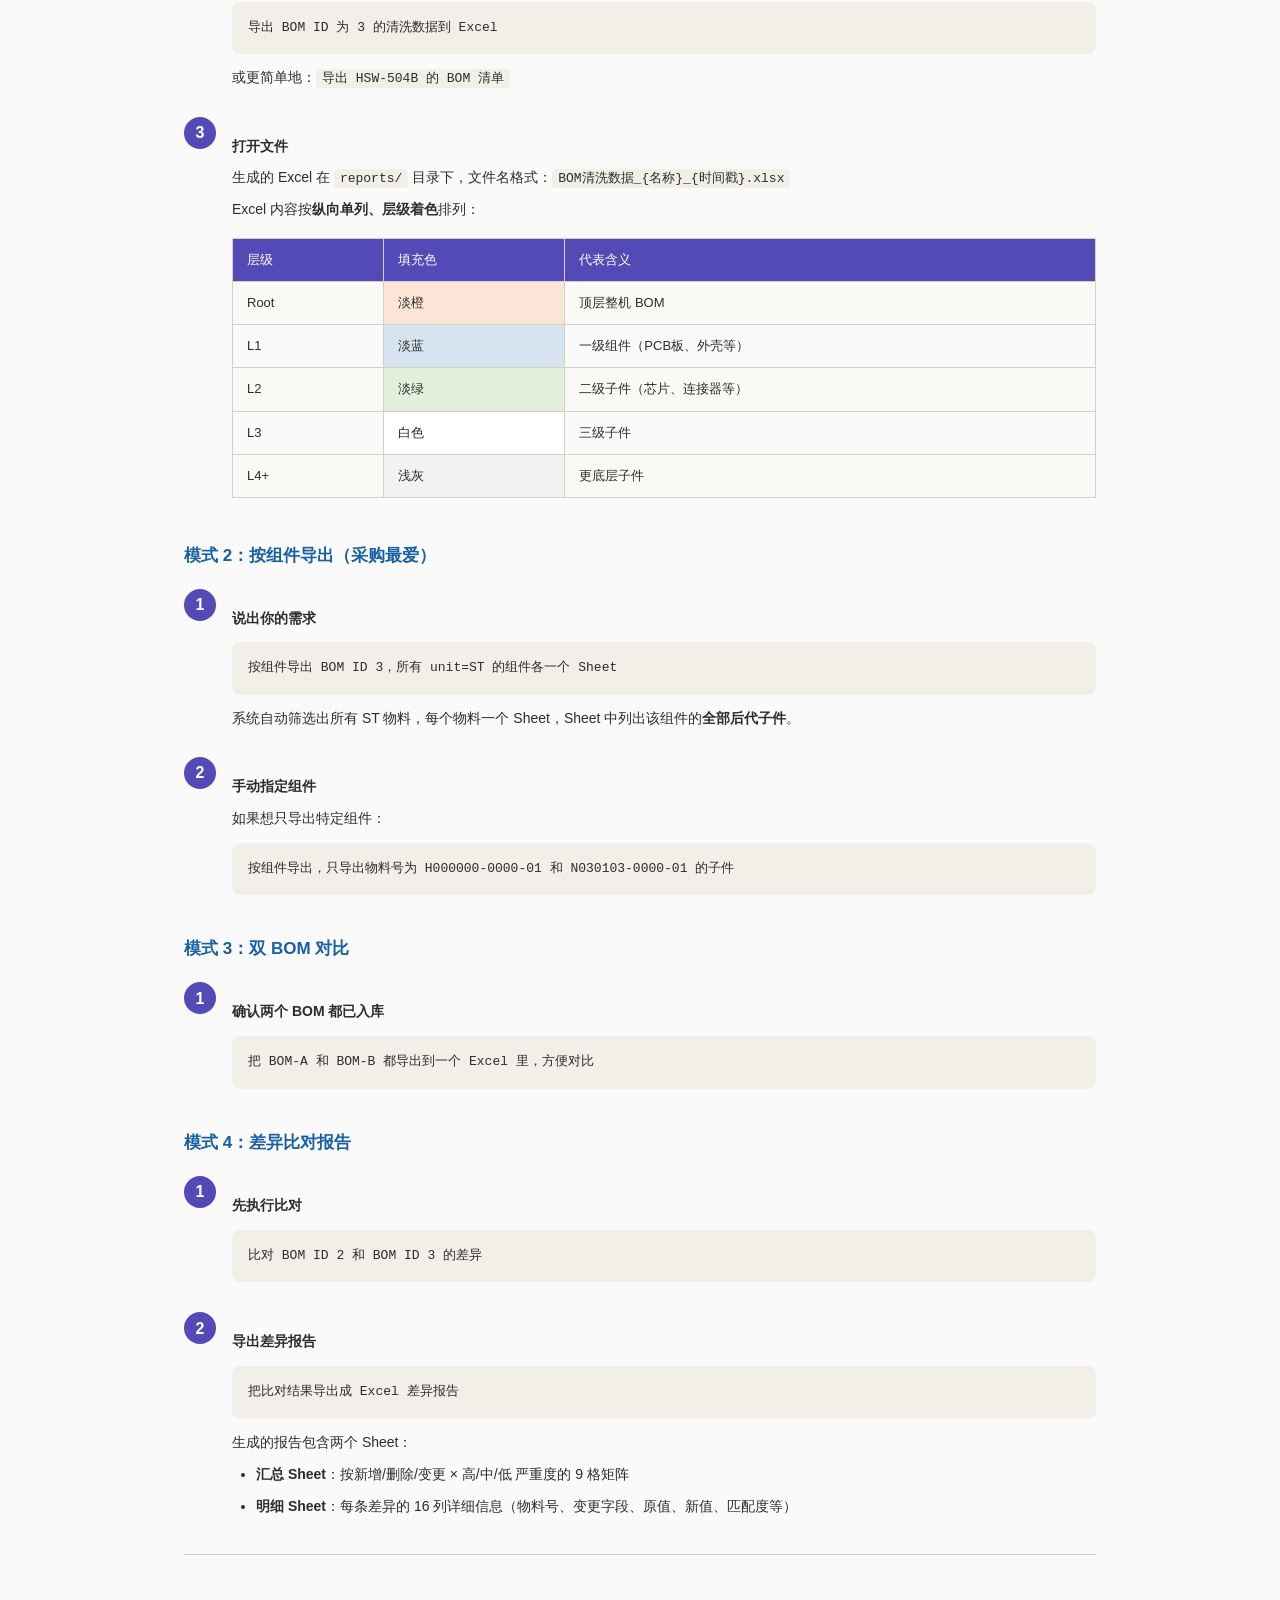
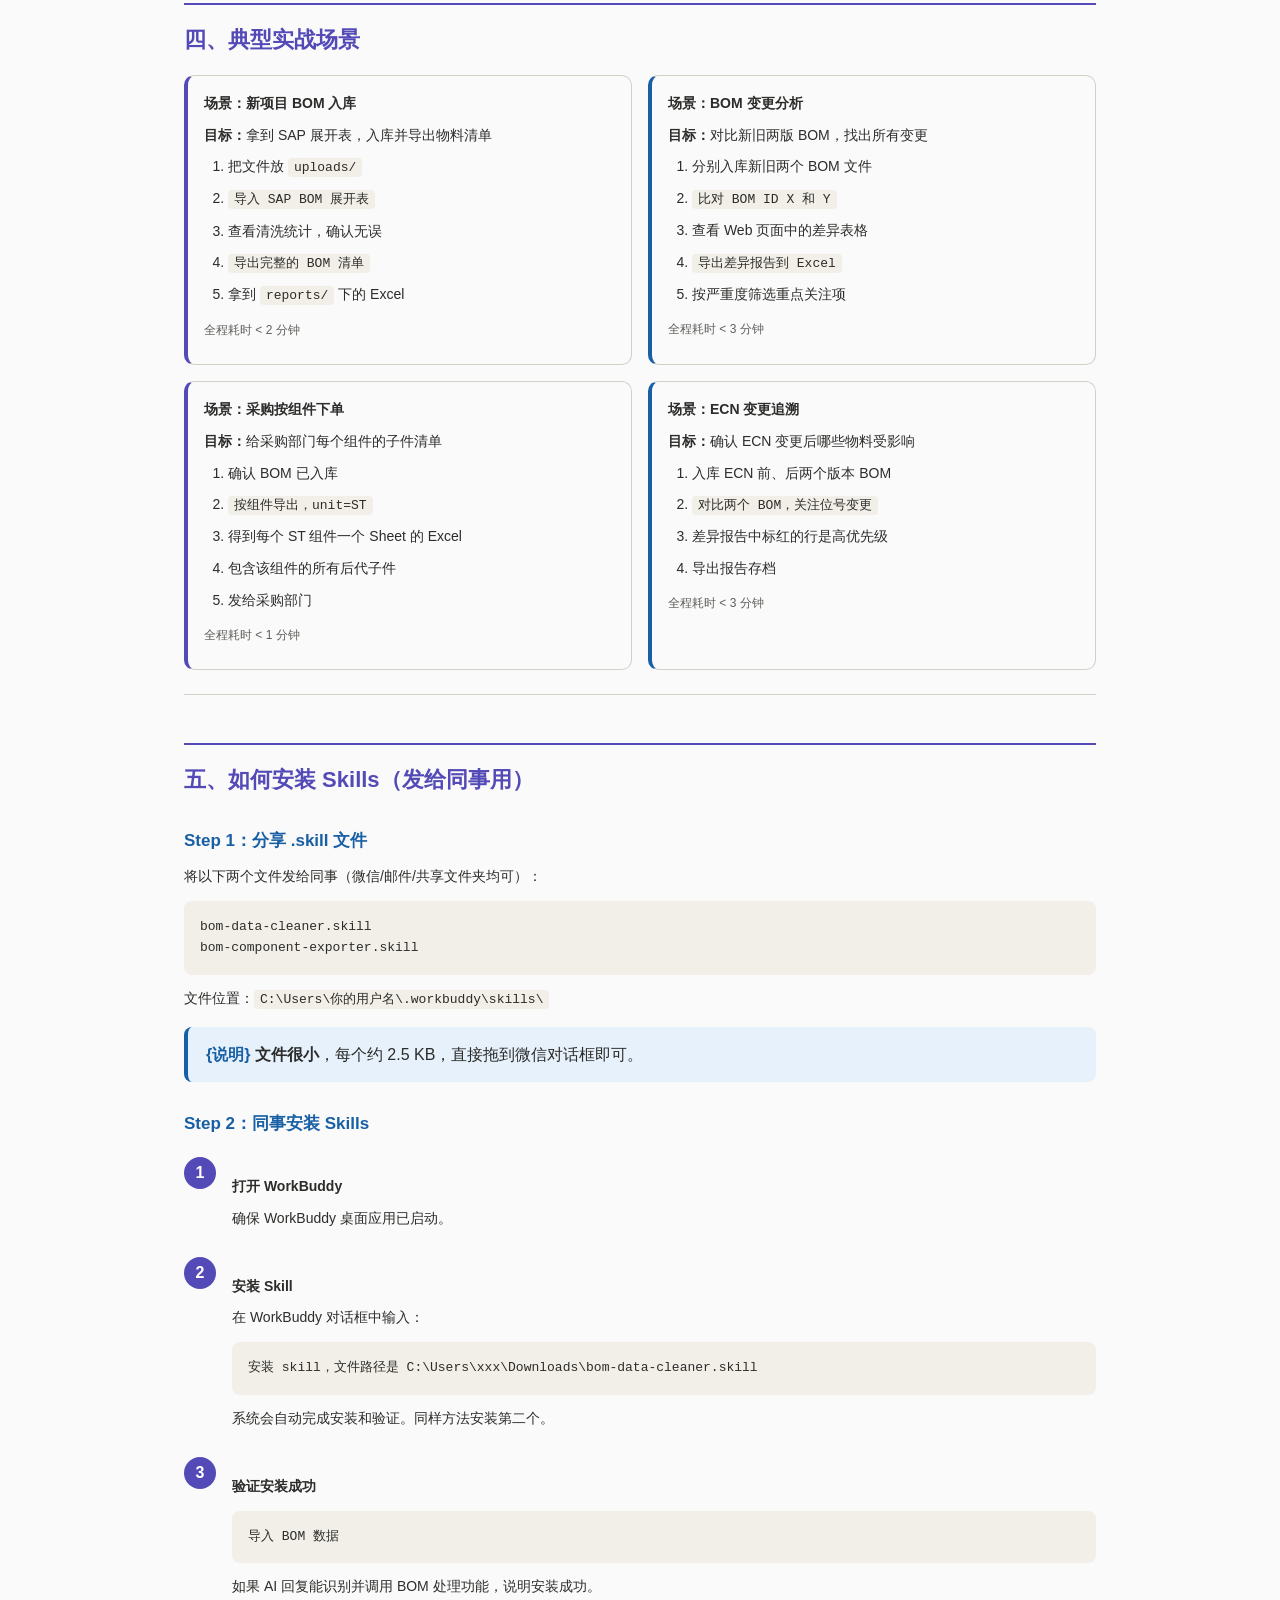
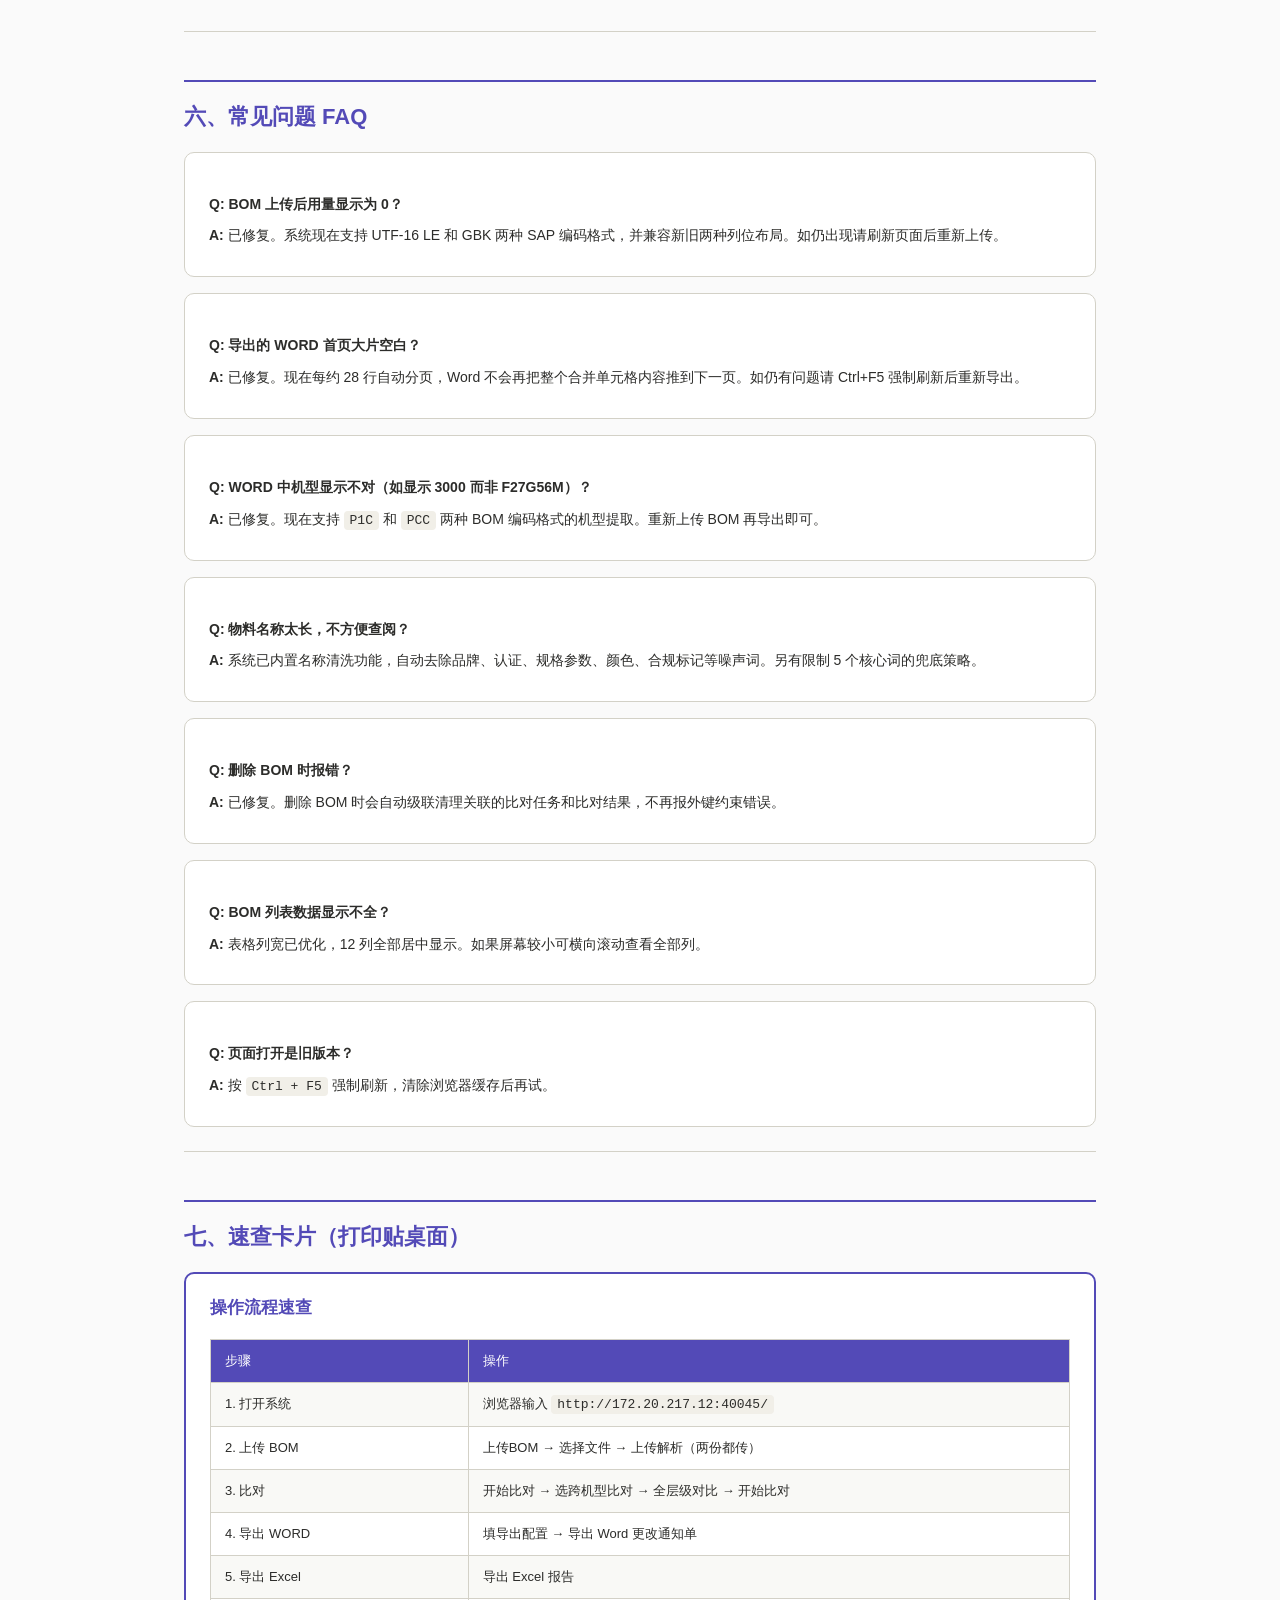
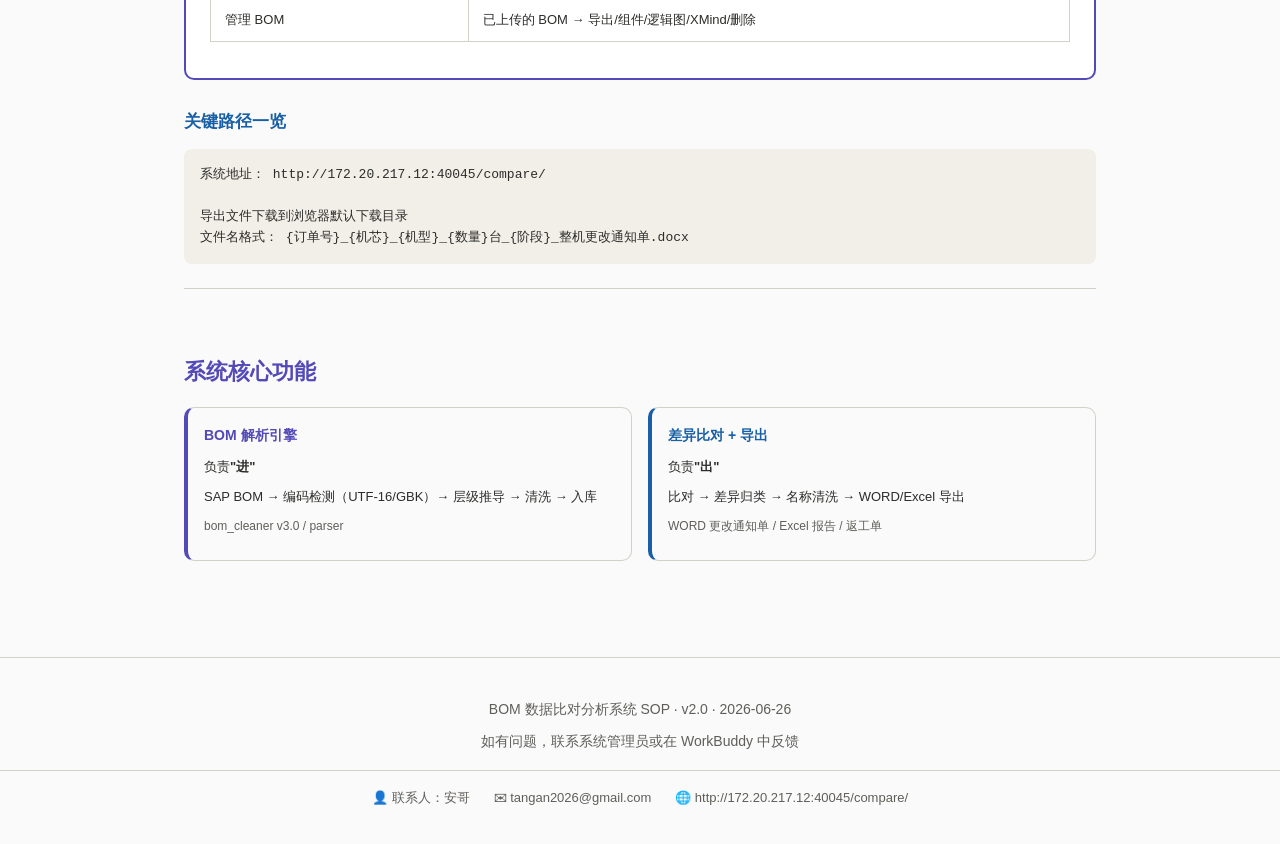
==== commit 60179ffc: "docs: 更新使用手册 — Web系统版(v2.0)替代旧Skills版" ====
--- a/docs/BOM_Skills_使用手册.html
+++ b/docs/BOM_Skills_使用手册.html
@@ -147,21 +147,21 @@
 
 <header>
   <h1>BOM 数据处理工具 &mdash; 使用 SOP</h1>
-  <p>版本 1.0 &nbsp;|&nbsp; 2026-06-05 &nbsp;|&nbsp; 适用 WorkBuddy 智能助手</p>
+  <p>版本 2.0 &nbsp;|&nbsp; 2026-06-26 &nbsp;|&nbsp; 适用 BOM 比对 Web 系统</p>
   <div style="margin-top:14px;display:flex;justify-content:center;gap:28px;flex-wrap:wrap;font-size:13px;opacity:0.9;">
-    <span>&#9993; tangyongan@skyworth.com</span>
-    <span>&#9742; 651636</span>
-    <span>&#128100; Theo</span>
+    <span>&#9993; tangan2026@gmail.com</span>
+    <span>&#127760; http://172.20.217.12:40045/compare/</span>
+    <span>&#128100; 安哥</span>
   </div>
 </header>
 
 <nav>
   <div class="nav-inner">
     <a href="#before">一、准备工作</a>
-    <a href="#skill1">二、BOM 数据清洗</a>
-    <a href="#skill2">三、BOM 组件导出</a>
-    <a href="#scenarios">四、实战场景</a>
-    <a href="#skills-placement">五、安装 Skills</a>
+    <a href="#upload">二、上传 BOM</a>
+    <a href="#compare">三、比对操作</a>
+    <a href="#export">四、导出报告</a>
+    <a href="#bomlist">五、BOM 管理</a>
     <a href="#faq">六、常见问题</a>
     <a href="#summary">七、速查卡片</a>
   </div>
@@ -170,34 +170,132 @@
 <main>
 
 <p style="font-size:15px;color:var(--muted);margin-bottom:24px;">
-  本手册介绍 <strong>bom-data-cleaner</strong>（数据清洗入库）和 <strong>bom-component-exporter</strong>（组件导出报告）
-  两个 WorkBuddy 专用技能的使用方法。全程无需手动操作代码，通过自然语言对话即可完成复杂 BOM 数据处理。
+  本手册介绍 <strong>BOM 数据比对分析系统</strong>（Web 版）的使用方法。
+  支持跨机型 BOM 叶子物料差异比对，一键导出 WORD 更改通知单和 Excel 报告。
+  全程通过浏览器操作，无需安装任何软件。
 </p>
 
 <hr style="border:none;border-top:1px solid var(--border);margin:24px 0;">
 
-<h2 id="before">一、准备工作（3 分钟搞定）</h2>
+<h2 id="before">一、准备工作（1 分钟搞定）</h2>
 
 <div class="card">
 <h3 style="margin-top:0;">你需要有什么？</h3>
 <table>
   <tr><th style="width:25%;">项目</th><th>说明</th></tr>
   <tr>
-    <td><span class="tag tag-purple">必备</span> WorkBuddy</td>
-    <td>桌面应用已安装，能正常启动并与 AI 对话</td>
-  </tr>
-  <tr>
-    <td><span class="tag tag-purple">必备</span> BOM 项目</td>
-    <td>确保 <code>D:\04_系统开发\BOM Data Comparison</code> 路径存在（这是工作目录）</td>
-  </tr>
-  <tr>
-    <td><span class="tag tag-purple">必备</span> 两个 Skills</td>
-    <td><code>bom-data-cleaner</code> 和 <code>bom-component-exporter</code> 已安装到 WorkBuddy</td>
-  </tr>
-  <tr>
-    <td><span class="tag tag-green">可选</span> SAP BOM 文件</td>
-    <td>从 SAP 系统导出的 UTF-16 LE 编码、Tab 分隔的展开表文件</td>
-  </tr>
+    <td><span class="tag tag-purple">必备</span> 浏览器</td>
+    <td>Chrome / Edge / Firefox 任意现代浏览器</td>
+  </tr>
+  <tr>
+    <td><span class="tag tag-purple">必备</span> 网络</td>
+    <td>能访问内网地址 <code>http://172.20.217.12:40045/</code></td>
+  </tr>
+  <tr>
+    <td><span class="tag tag-green">必备</span> BOM 文件</td>
+    <td>从 SAP 导出的 BOM 展开表文件（UTF-16 LE 或 GBK 编码）</td>
+  </tr>
+  <tr>
+    <td><span class="tag tag-green">可选</span> SAP 账号</td>
+    <td>如需直接从 SAP 导出 BOM</td>
+  </tr>
+</table>
+</div>
+
+<div class="card">
+<h3>系统地址</h3>
+<p>浏览器输入：<code style="font-size:15px;">http://172.20.217.12:40045/compare/</code></p>
+<p>页面顶部有四个标签：<strong>首页</strong> | <strong>上传BOM</strong> | <strong>开始比对</strong> | <strong>已上传的BOM</strong></p>
+</div>
+
+<h2 id="upload">二、上传 BOM 文件</h2>
+
+<div class="step">
+  <div class="step-num">1</div>
+  <div class="step-body"><strong>切到「上传BOM」页签。</strong>点页面顶部的「上传BOM」标签。</div>
+</div>
+<div class="step">
+  <div class="step-num">2</div>
+  <div class="step-body"><strong>选择文件。</strong>点「选择文件」按钮，找到你的 BOM 文件（.xls 或 .xlsx 都可以，系统自动识别格式）。</div>
+</div>
+<div class="step">
+  <div class="step-num">3</div>
+  <div class="step-body"><strong>上传解析。</strong>点「上传解析」，等几秒，右边会显示解析出来的 BOM 树。</div>
+</div>
+<div class="step">
+  <div class="step-num">4</div>
+  <div class="step-body"><strong>上传第二份。</strong>同样操作，把要对比的另一份 BOM 也传上去。</div>
+</div>
+
+<div class="tip">两份都上传完才能去比对，少一份比不了。</div>
+
+<h2 id="compare">三、比对操作</h2>
+
+<h3>3.1 选择比对类型</h3>
+<table>
+  <tr><th>按钮</th><th>用途</th></tr>
+  <tr><td><span class="tag tag-blue">跨机型比对（默认）</span></td><td>不同机型互相对比（如 100P3EM vs 100H5F）— 最常用</td></tr>
+  <tr><td><span class="tag tag-purple">版本比对</span></td><td>同一机型新旧版本对比</td></tr>
+</table>
+
+<h3>3.2 选择对比范围</h3>
+<table>
+  <tr><th>选项</th><th>比什么</th><th>什么时候用</th></tr>
+  <tr><td>全层级对比（含物料）</td><td>所有东西都出来对比，组件+物料全上</td><td>想看到每个细节差异，推荐</td></tr>
+  <tr><td>组件对比（排除物料）</td><td>只比组件，叶子物料不参与</td><td>想看结构变化</td></tr>
+</table>
+
+<h3>3.3 选择组件</h3>
+<p>页面左边显示两份 BOM 的组件树（电子BOM、结构BOM 等大类），默认全部勾选。不想比某个组件就把它的复选框点掉（不勾的组件及其全部子件会从比对中完全移除）。</p>
+
+<h3>3.4 开跑</h3>
+<p>点「开始比对」按钮。比对完成后页面显示差异明细。</p>
+
+<h2 id="export">四、导出更改通知单</h2>
+
+<h3>4.1 填写导出配置</h3>
+<p>比对完成后左侧会自动显示「导出配置」卡片，填好：</p>
+<table>
+  <tr><th>字段</th><th>说明</th><th>示例</th></tr>
+  <tr><td>阶段</td><td>下拉选 DVT / PVT / MP</td><td>PVT</td></tr>
+  <tr><td>数量</td><td>填数字</td><td>12</td></tr>
+  <tr><td>订单号</td><td>订单编号</td><td>2604002W</td></tr>
+  <tr><td>拟制</td><td>你的名字</td><td>杨芮</td></tr>
+  <tr><td>审核</td><td>审核人名字</td><td>程涛</td></tr>
+</table>
+<div class="tip">填一次就记住了，下次打开自动回填。</div>
+
+<h3>4.2 WORD 更改通知单</h3>
+<p>点差异明细右上角蓝色「导出 Word 更改通知单」按钮，自动生成标准格式的更改通知单。</p>
+<div class="info">
+<strong>WORD 报告特性：</strong><br>
+• 自动按父组件分组，蓝色粗体组件头 + 深灰色物料行<br>
+• 物料名称自动清洗（去品牌/认证/规格/颜色等噪声词）<br>
+• 智能分页 — 每页约 28 行，不会出现首页整页留空<br>
+• 文件名：<code>{订单号}_{机芯}_{机型}_{数量}台_{阶段}_整机更改通知单.docx</code><br>
+• 说明栏自动填入正确的 BOM 编号
+</div>
+
+<h3>4.3 Excel 报告</h3>
+<p>差异明细右上角「导出 Excel 报告」按钮，下下来是一份结构化表格，方便二次加工。</p>
+
+<h2 id="bomlist">五、BOM 管理</h2>
+
+<h3>5.1 查看已上传 BOM</h3>
+<p>点顶部「已上传的 BOM」标签，表格显示所有已上传的 BOM：上传文件名、BOM号、条目数、状态、上传时间等。</p>
+
+<h3>5.2 操作按钮</h3>
+<table>
+  <tr><th>按钮</th><th>功能</th></tr>
+  <tr><td>导出</td><td>下载该 BOM 的 Excel 文件</td></tr>
+  <tr><td>组件</td><td>导出全部组件</td></tr>
+  <tr><td>逻辑图</td><td>在线查看 BOM 层级结构树（SVG 可缩放平移）</td></tr>
+  <tr><td>XMind</td><td>下载 .xmind 思维导图文件</td></tr>
+  <tr><td>删除</td><td>删除该 BOM 及关联比对数据</td></tr>
+</table>
+
+<h3>5.3 清除全部数据</h3>
+<p>右上角「清除全部数据」按钮一键清空所有 BOM 和比对结果，方便重新上传。</p>
   <tr>
     <td><span class="tag tag-green">可选</span> Excel BOM 文件</td>
     <td>任何 .xlsx / .xls / .csv 格式的 BOM 物料清单</td>
@@ -501,33 +599,38 @@
 <h2 id="faq">六、常见问题 FAQ</h2>
 
 <div class="card">
-  <h4>Q: SAP 文件导入失败，提示格式无法识别？</h4>
-  <p><strong>A:</strong> 最常见的原因是文件被 Excel 打开过并另存了。请确保使用的是 SAP 直接导出的原始 UTF-16 LE 编码文件。判断方法：用记事本打开文件，如果能看到 "B O M 展开表" 字样且编码显示为 UTF-16 LE，就是正确的。</p>
-</div>
-
-<div class="card">
-  <h4>Q: Excel BOM 导入后层级不对？</h4>
-  <p><strong>A:</strong> 如果你的 Excel 中没有 Level（层级）列，系统会尝试用栈自动推导。推导依据是数据的<strong>物理行顺序</strong>（越靠前的行层级越高）。请确保你的 BOM 数据按层级从高到低的顺序排列。</p>
-</div>
-
-<div class="card">
-  <h4>Q: 导出的 Excel 中 PN 编码前面还有数字？</h4>
-  <p><strong>A:</strong> 导出时会自动清理 <code>1、</code> <code>2．</code> 这样的前置序号，但清洗入库时的原始数据不会修改。如果导出结果不对，可以用 <code>重新清洗 BOM ID X 中的 PN 编码</code> 指令再次处理。</p>
-</div>
-
-<div class="card">
-  <h4>Q: 按组件导出时，找不到想要的组件？</h4>
-  <p><strong>A:</strong> 自动模式下只筛选 <code>unit=ST</code> 的物料作为组件。如果你的组件单位不是 ST，可以手动指定：<code>按 PN 列表导出：物料号1, 物料号2</code></p>
-</div>
-
-<div class="card">
-  <h4>Q: 如何查看数据库中已有哪些 BOM？</h4>
-  <p><strong>A:</strong> 输入 <code>列出所有已导入的 BOM</code> 或 <code>查看 BOM 列表</code>，AI 会返回所有 BOM 的 ID、名称、导入时间。</p>
-</div>
-
-<div class="card">
-  <h4>Q: 文件要放在哪里？</h4>
-  <p><strong>A:</strong> 所有 BOM 源文件放在 <code>D:\04_系统开发\BOM Data Comparison\uploads\</code>，导出的 Excel 报告在 <code>D:\04_系统开发\BOM Data Comparison\reports\</code>。</p>
+  <h4>Q: BOM 上传后用量显示为 0？</h4>
+  <p><strong>A:</strong> 已修复。系统现在支持 UTF-16 LE 和 GBK 两种 SAP 编码格式，并兼容新旧两种列位布局。如仍出现请刷新页面后重新上传。</p>
+</div>
+
+<div class="card">
+  <h4>Q: 导出的 WORD 首页大片空白？</h4>
+  <p><strong>A:</strong> 已修复。现在每约 28 行自动分页，Word 不会再把整个合并单元格内容推到下一页。如仍有问题请 Ctrl+F5 强制刷新后重新导出。</p>
+</div>
+
+<div class="card">
+  <h4>Q: WORD 中机型显示不对（如显示 3000 而非 F27G56M）？</h4>
+  <p><strong>A:</strong> 已修复。现在支持 <code>P1C</code> 和 <code>PCC</code> 两种 BOM 编码格式的机型提取。重新上传 BOM 再导出即可。</p>
+</div>
+
+<div class="card">
+  <h4>Q: 物料名称太长，不方便查阅？</h4>
+  <p><strong>A:</strong> 系统已内置名称清洗功能，自动去除品牌、认证、规格参数、颜色、合规标记等噪声词。另有限制 5 个核心词的兜底策略。</p>
+</div>
+
+<div class="card">
+  <h4>Q: 删除 BOM 时报错？</h4>
+  <p><strong>A:</strong> 已修复。删除 BOM 时会自动级联清理关联的比对任务和比对结果，不再报外键约束错误。</p>
+</div>
+
+<div class="card">
+  <h4>Q: BOM 列表数据显示不全？</h4>
+  <p><strong>A:</strong> 表格列宽已优化，12 列全部居中显示。如果屏幕较小可横向滚动查看全部列。</p>
+</div>
+
+<div class="card">
+  <h4>Q: 页面打开是旧版本？</h4>
+  <p><strong>A:</strong> 按 <code>Ctrl + F5</code> 强制刷新，清除浏览器缓存后再试。</p>
 </div>
 
 <hr style="border:none;border-top:1px solid var(--border);margin:24px 0;">
@@ -535,84 +638,75 @@
 <h2 id="summary">七、速查卡片（打印贴桌面）</h2>
 
 <div class="card" style="border:2px solid var(--primary);">
-<h3 style="margin-top:0;color:var(--primary);">常用指令速查</h3>
+<h3 style="margin-top:0;color:var(--primary);">操作流程速查</h3>
 
 <table>
   <tr>
-    <th style="width:40%;">你想做什么</th>
-    <th>直接这样说</th>
-  </tr>
-  <tr>
-    <td>导入 SAP BOM</td>
-    <td><code>导入 uploads/ 下的 SAP BOM 文件</code></td>
-  </tr>
-  <tr>
-    <td>导入 Excel BOM</td>
-    <td><code>导入 uploads/my_bom.xlsx</code></td>
-  </tr>
-  <tr>
-    <td>查看已入库 BOM</td>
-    <td><code>已导入的 BOM 有哪些</code></td>
-  </tr>
-  <tr>
-    <td>导出单 BOM 清单</td>
-    <td><code>导出 BOM ID 3 的清洗数据到 Excel</code></td>
-  </tr>
-  <tr>
-    <td>按组件导出</td>
-    <td><code>按组件导出 BOM ID 3，所有 ST 物料</code></td>
-  </tr>
-  <tr>
-    <td>比对两个 BOM</td>
-    <td><code>比对 BOM ID 2 和 ID 3</code></td>
-  </tr>
-  <tr>
-    <td>导出差异报告</td>
-    <td><code>导出差异报告</code></td>
-  </tr>
-  <tr>
-    <td>双 BOM 对比</td>
-    <td><code>把 BOM-A 和 BOM-B 导出到同一个 Excel</code></td>
+    <th style="width:30%;">步骤</th>
+    <th>操作</th>
+  </tr>
+  <tr>
+    <td>1. 打开系统</td>
+    <td>浏览器输入 <code>http://172.20.217.12:40045/</code></td>
+  </tr>
+  <tr>
+    <td>2. 上传 BOM</td>
+    <td>上传BOM → 选择文件 → 上传解析（两份都传）</td>
+  </tr>
+  <tr>
+    <td>3. 比对</td>
+    <td>开始比对 → 选跨机型比对 → 全层级对比 → 开始比对</td>
+  </tr>
+  <tr>
+    <td>4. 导出 WORD</td>
+    <td>填导出配置 → 导出 Word 更改通知单</td>
+  </tr>
+  <tr>
+    <td>5. 导出 Excel</td>
+    <td>导出 Excel 报告</td>
+  </tr>
+  <tr>
+    <td>管理 BOM</td>
+    <td>已上传的 BOM → 导出/组件/逻辑图/XMind/删除</td>
   </tr>
 </table>
 </div>
 
 <h3>关键路径一览</h3>
 <pre>
-项目根目录： D:\04_系统开发\BOM Data Comparison\
-
-放置 BOM 源文件 →          uploads\     （拖到这里）
-导出的 Excel 报告 →        reports\     （从这里取）
-数据库文件 →               data\        （不要手动删）
+系统地址： http://172.20.217.12:40045/compare/
+
+导出文件下载到浏览器默认下载目录
+文件名格式： {订单号}_{机芯}_{机型}_{数量}台_{阶段}_整机更改通知单.docx
 </pre>
 
 <hr style="border:none;border-top:1px solid var(--border);margin:24px 0;">
 
-<h2 style="border:none;">两个 Skills 的分工总结</h2>
+<h2 style="border:none;">系统核心功能</h2>
 <div class="comparison">
   <div>
-    <h4 style="margin-top:0;color:var(--primary);">bom-data-cleaner</h4>
+    <h4 style="margin-top:0;color:var(--primary);">BOM 解析引擎</h4>
     <p style="font-size:13px;">负责<strong>"进"</strong></p>
-    <p style="font-size:13px;">文件 → 格式识别 → 层级推导 → 清洗编码和名称 → 存入数据库</p>
-    <p style="font-size:12px;color:var(--muted);">支持 5 种格式 / SAP v3.0 清洗器</p>
+    <p style="font-size:13px;">SAP BOM → 编码检测（UTF-16/GBK）→ 层级推导 → 清洗 → 入库</p>
+    <p style="font-size:12px;color:var(--muted);">bom_cleaner v3.0 / parser</p>
   </div>
   <div>
-    <h4 style="margin-top:0;color:var(--accent);">bom-component-exporter</h4>
+    <h4 style="margin-top:0;color:var(--accent);">差异比对 + 导出</h4>
     <p style="font-size:13px;">负责<strong>"出"</strong></p>
-    <p style="font-size:13px;">数据库 → 树形展开 → 层级着色 → 按组件拆分/对比/差异 → Excel 报告</p>
-    <p style="font-size:12px;color:var(--muted);">4 种导出模式 / 专业 Excel 格式</p>
+    <p style="font-size:13px;">比对 → 差异归类 → 名称清洗 → WORD/Excel 导出</p>
+    <p style="font-size:12px;color:var(--muted);">WORD 更改通知单 / Excel 报告 / 返工单</p>
   </div>
 </div>
 
 </main>
 
 <footer>
-  <p>BOM 数据处理工具 SOP &middot; v1.0 &middot; 2026-06-05</p>
-  <p>如有问题，在 WorkBuddy 中直接输入 <code>帮助，BOM 导入报错了</code> 即可获得 AI 辅助排查</p>
+  <p>BOM 数据比对分析系统 SOP &middot; v2.0 &middot; 2026-06-26</p>
+  <p>如有问题，联系系统管理员或在 WorkBuddy 中反馈</p>
   <div style="margin-top:16px;padding-top:16px;border-top:1px solid var(--border);display:flex;justify-content:center;gap:24px;flex-wrap:wrap;">
-    <span>&#128100; 联系人：Theo</span>
-    <span>&#9993; tangyongan@skyworth.com</span>
-    <span>&#9742; 电话：651636</span>
+    <span>&#128100; 联系人：安哥</span>
+    <span>&#9993; tangan2026@gmail.com</span>
+    <span>&#127760; http://172.20.217.12:40045/compare/</span>
   </div>
 </footer>
 
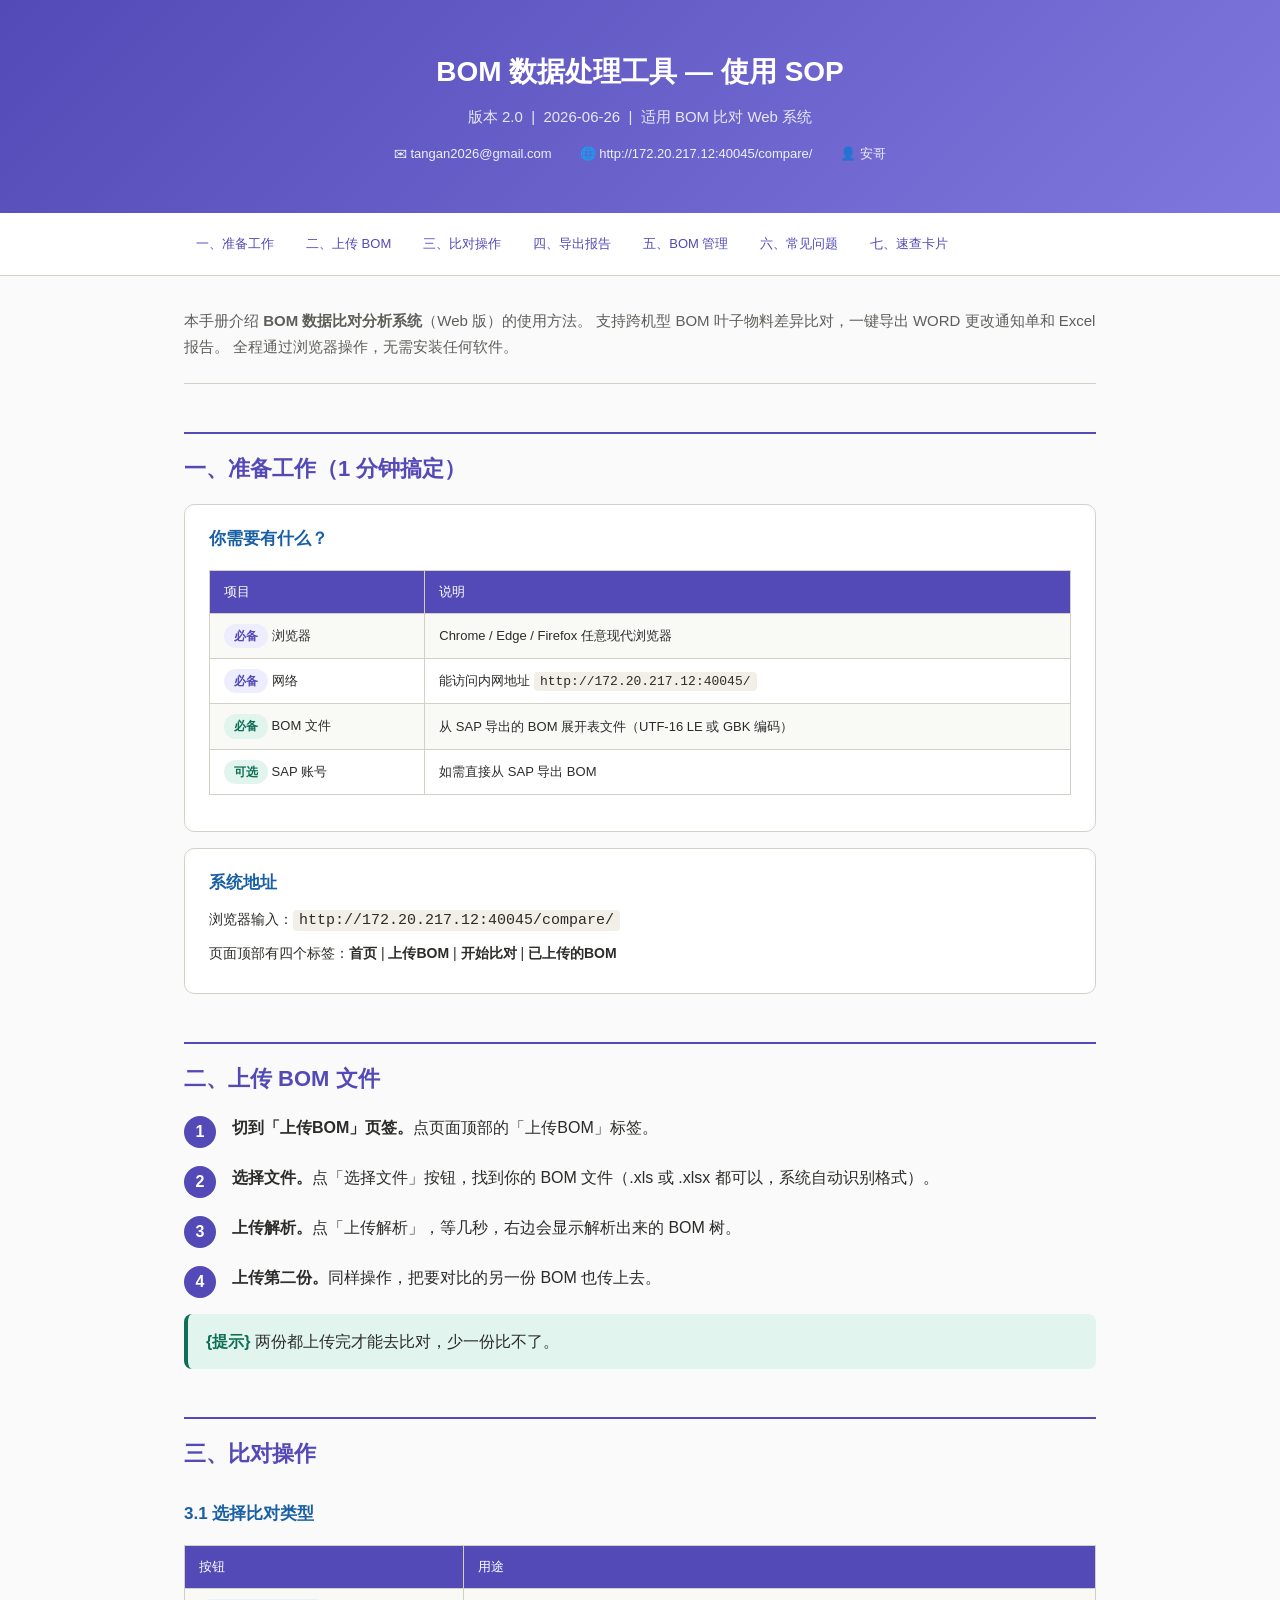
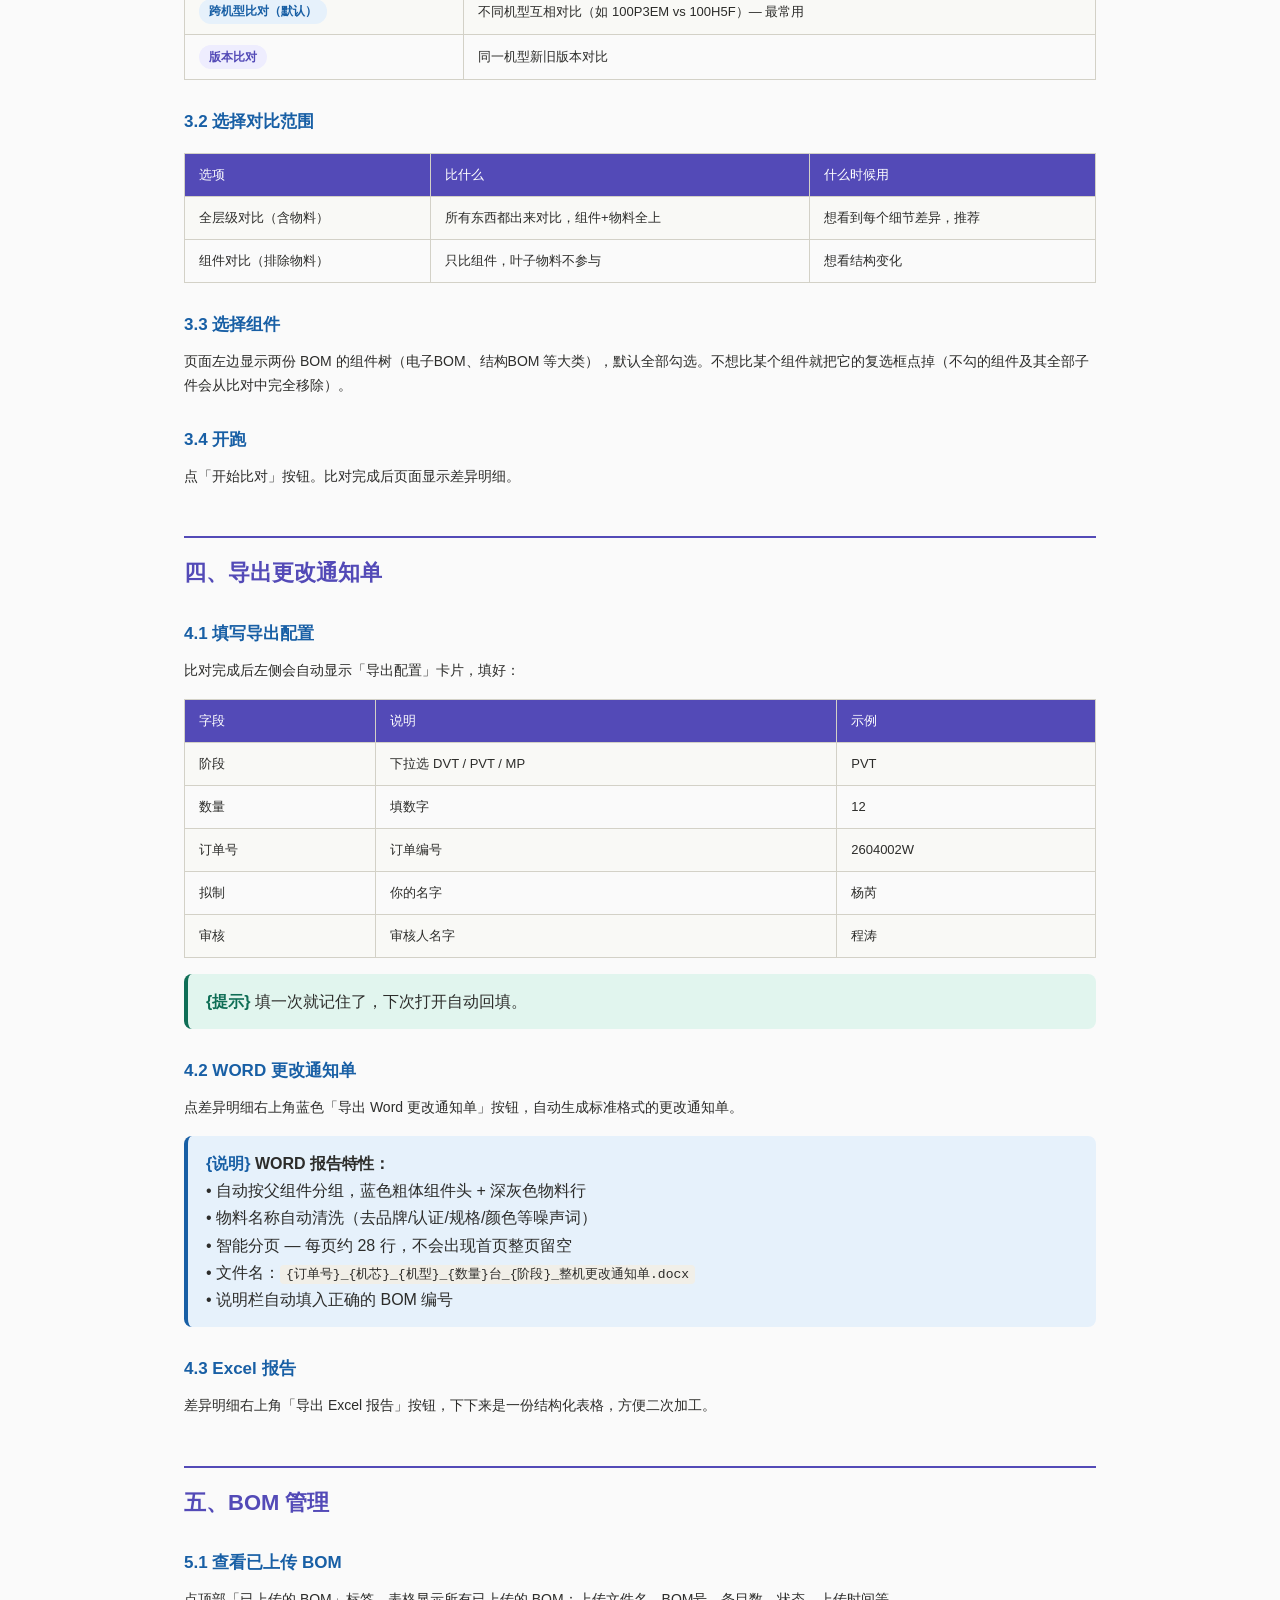
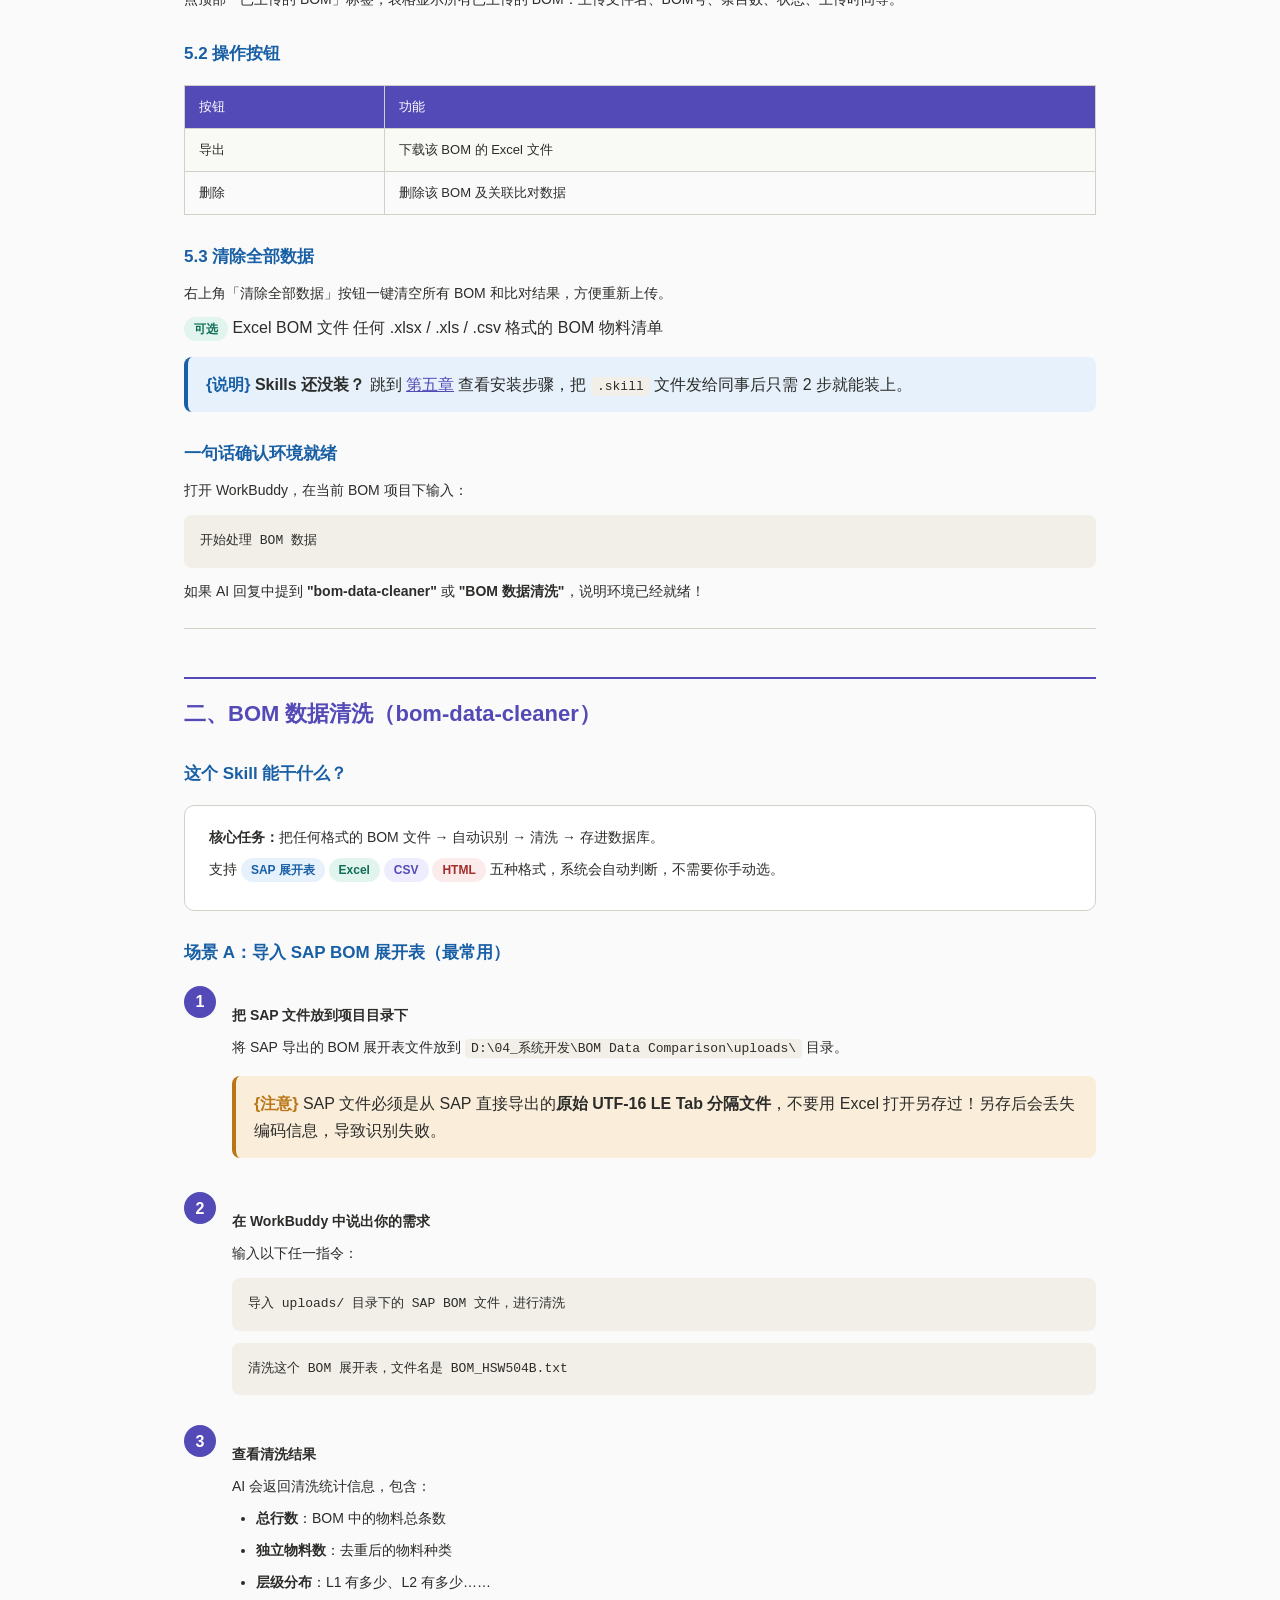
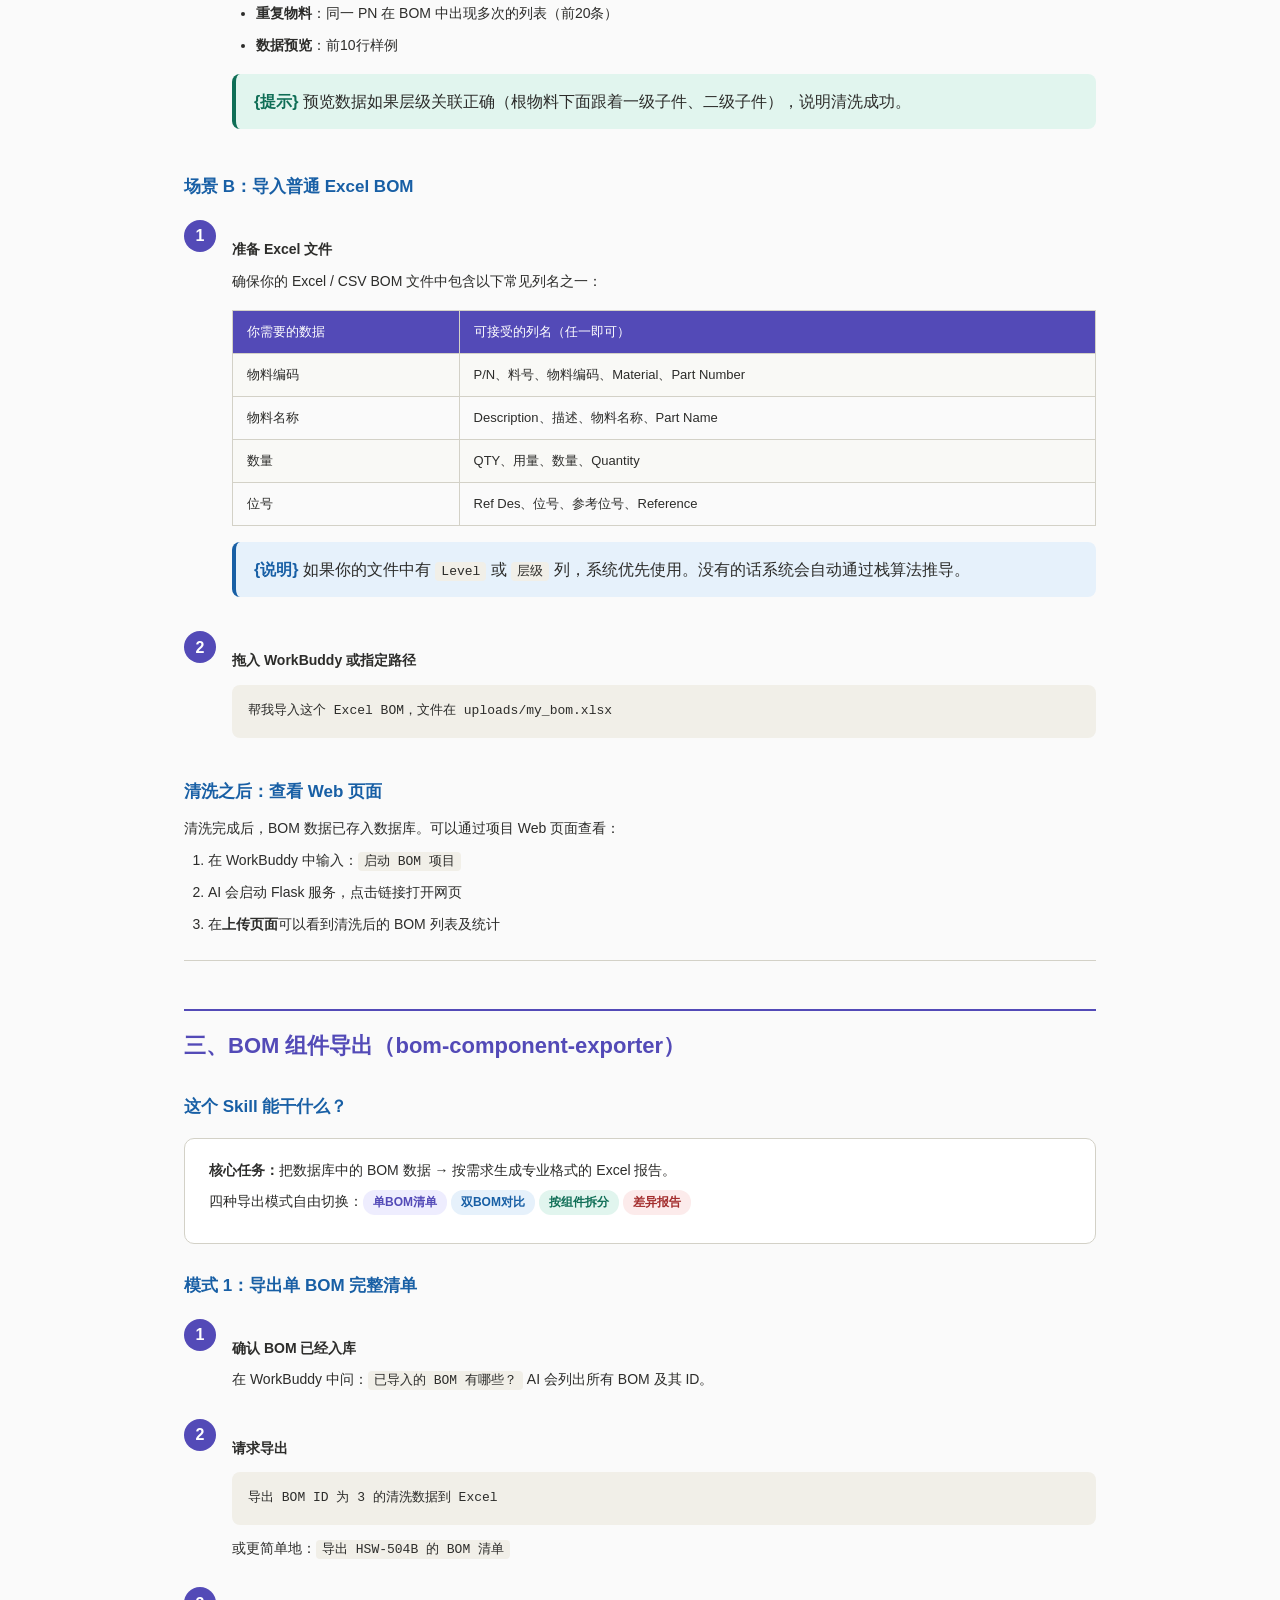
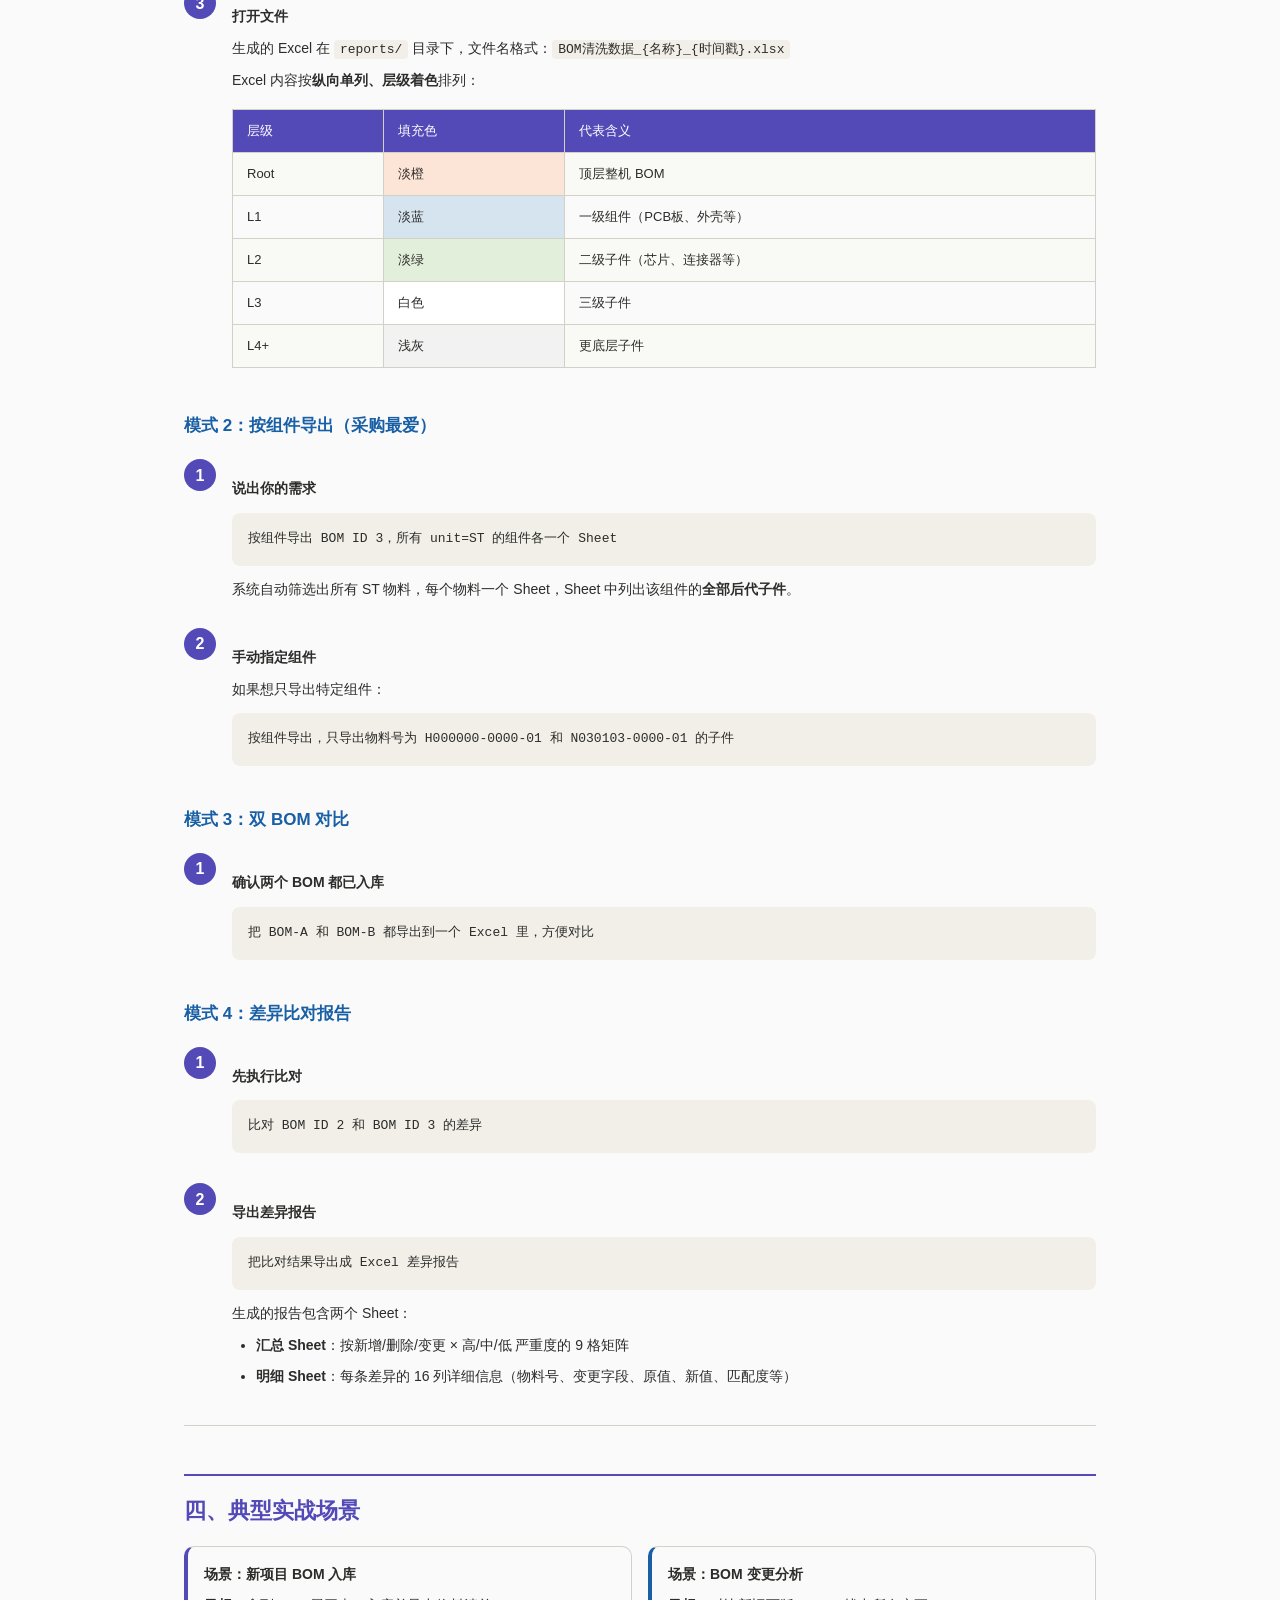
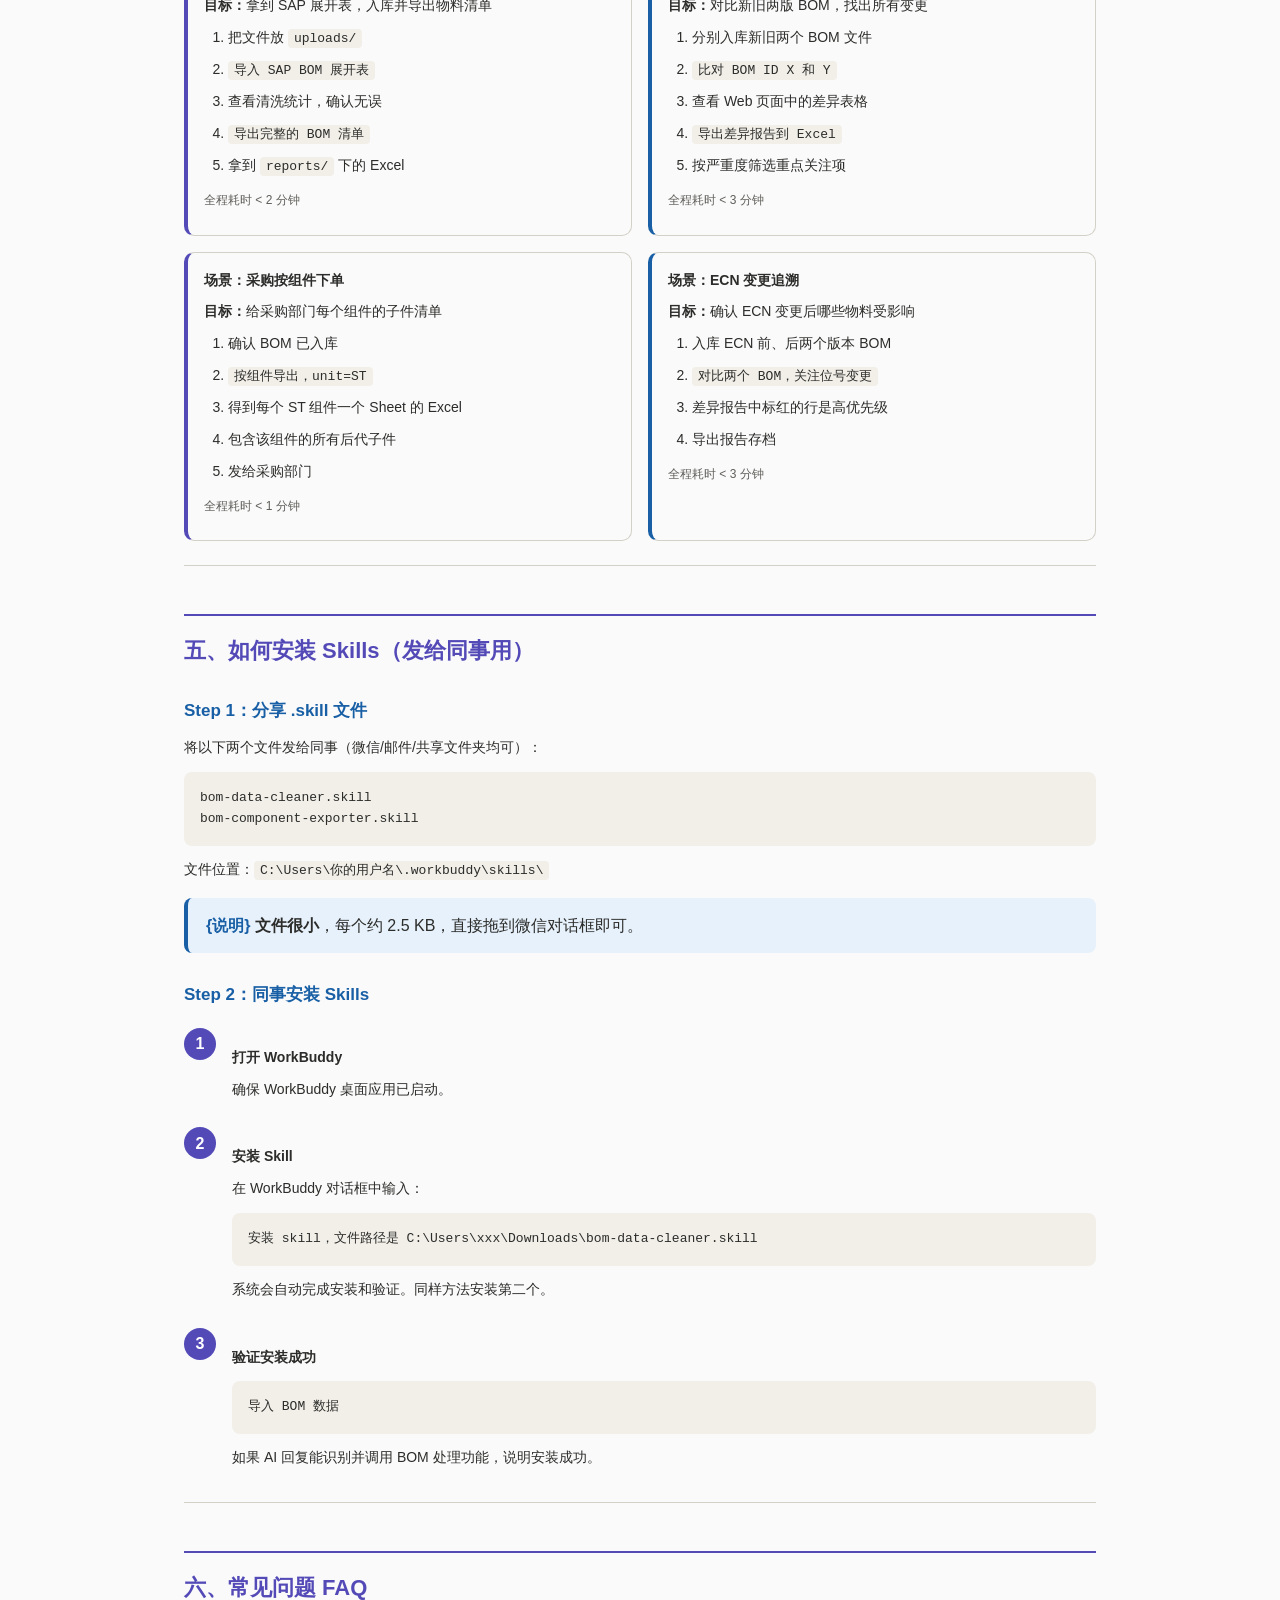
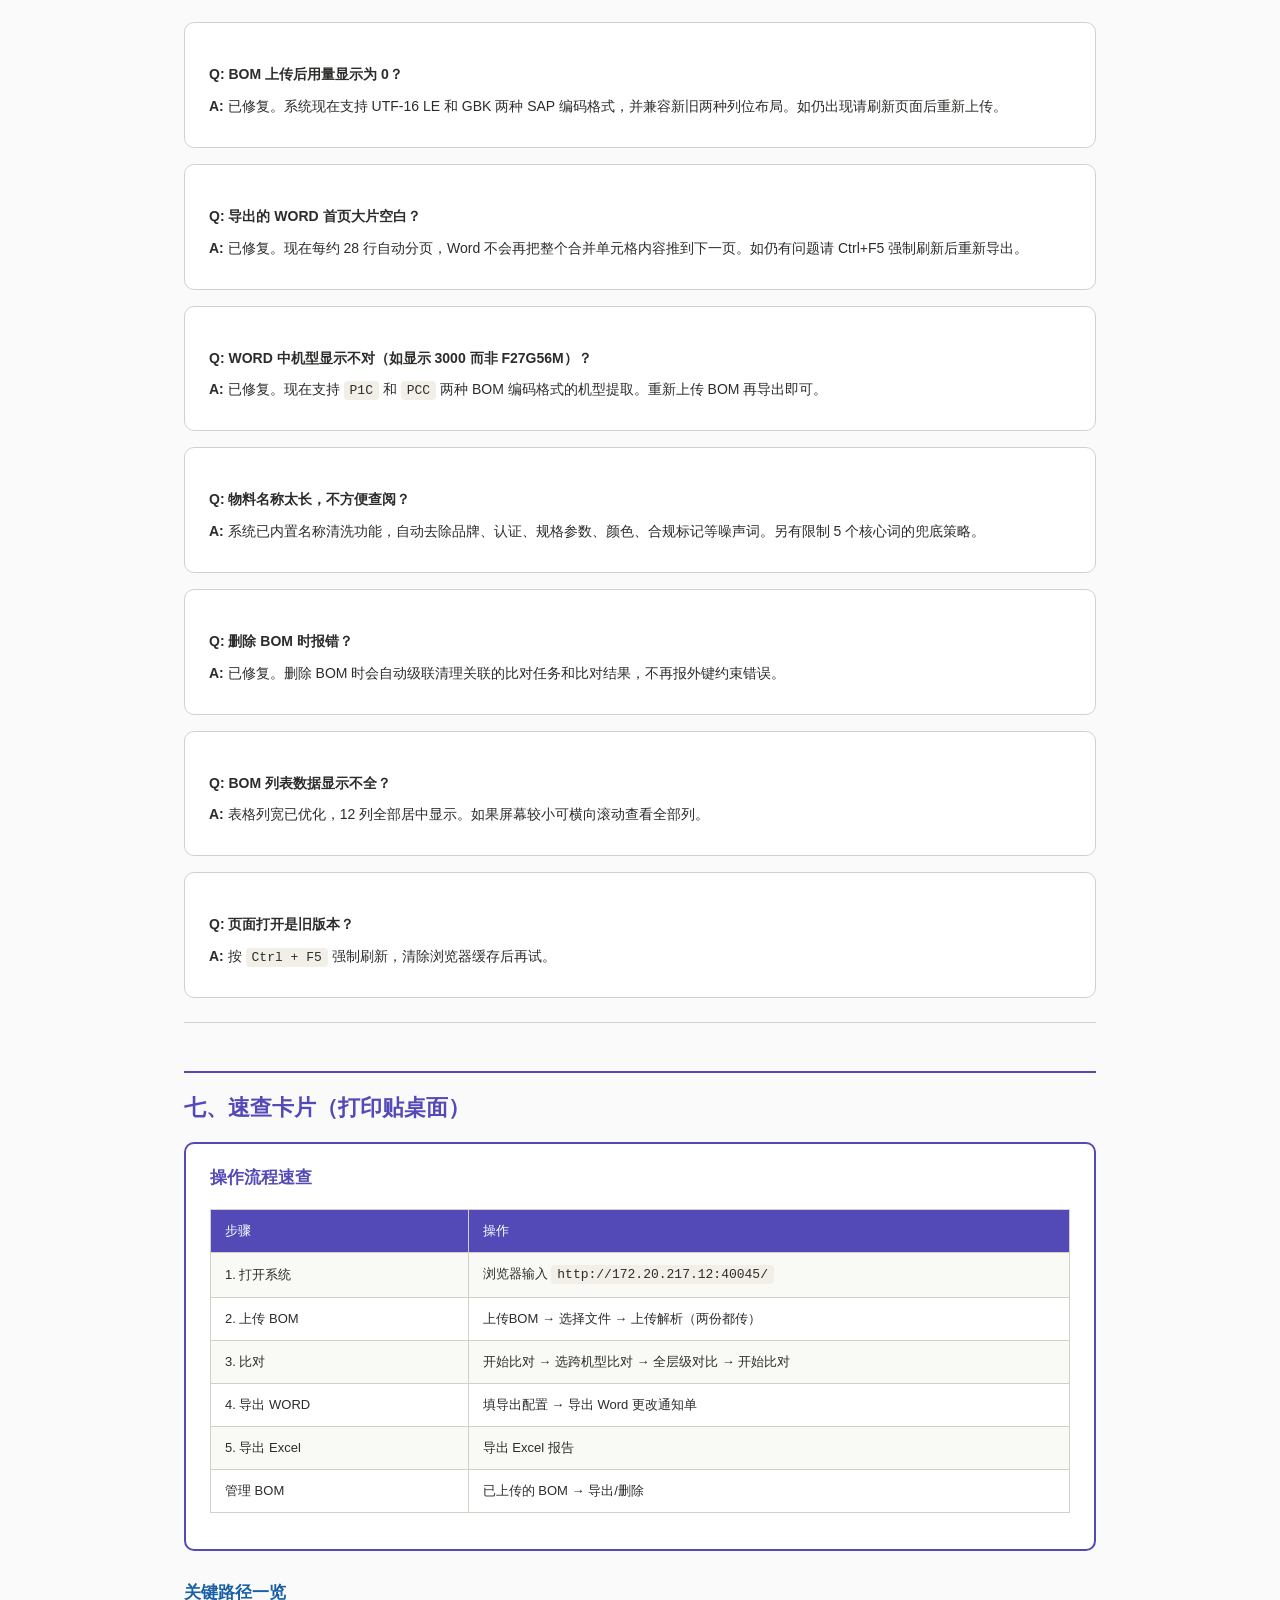
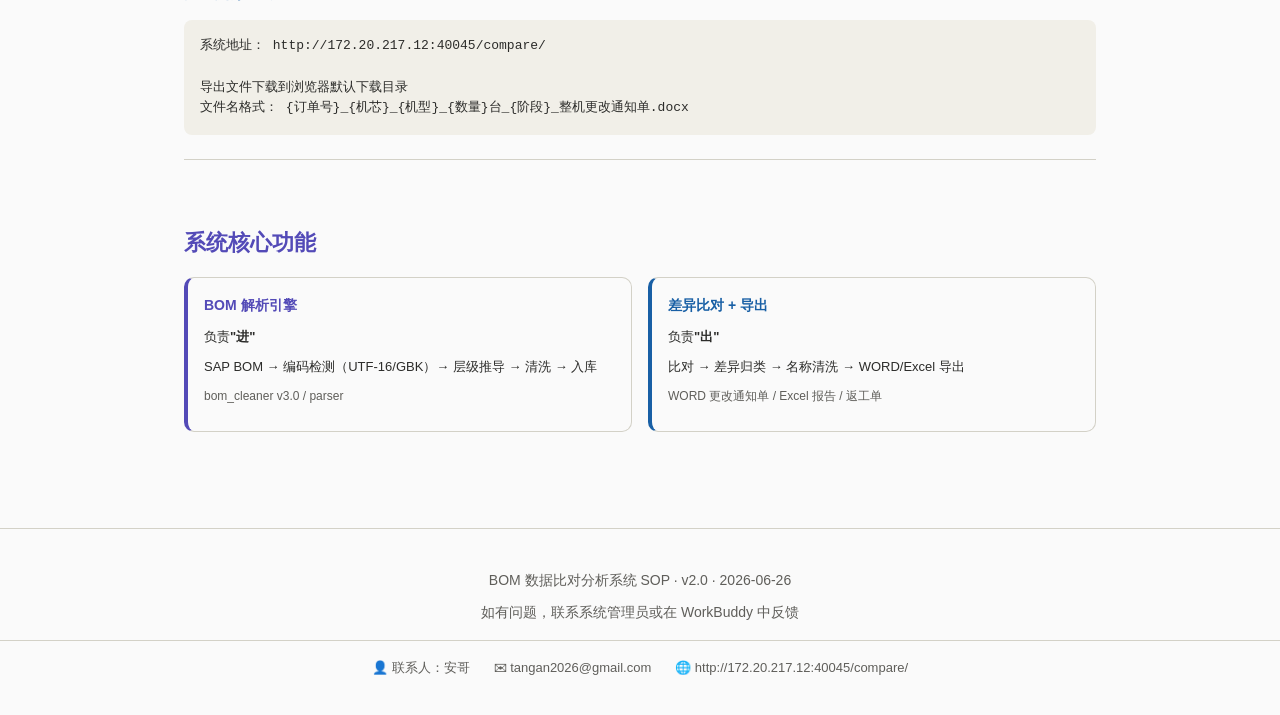
==== commit 4e686466: "refactor: 删除操作栏中未使用的'组件/逻辑图/XMind'功能 - bom_list.html: 删除3个按钮、相关JS函数、两个Modal - upload.py: 删除 xmind_ex" ====
--- a/docs/BOM_Skills_使用手册.html
+++ b/docs/BOM_Skills_使用手册.html
@@ -288,9 +288,6 @@
 <table>
   <tr><th>按钮</th><th>功能</th></tr>
   <tr><td>导出</td><td>下载该 BOM 的 Excel 文件</td></tr>
-  <tr><td>组件</td><td>导出全部组件</td></tr>
-  <tr><td>逻辑图</td><td>在线查看 BOM 层级结构树（SVG 可缩放平移）</td></tr>
-  <tr><td>XMind</td><td>下载 .xmind 思维导图文件</td></tr>
   <tr><td>删除</td><td>删除该 BOM 及关联比对数据</td></tr>
 </table>
 
@@ -667,7 +664,7 @@
   </tr>
   <tr>
     <td>管理 BOM</td>
-    <td>已上传的 BOM → 导出/组件/逻辑图/XMind/删除</td>
+    <td>已上传的 BOM → 导出/删除</td>
   </tr>
 </table>
 </div>
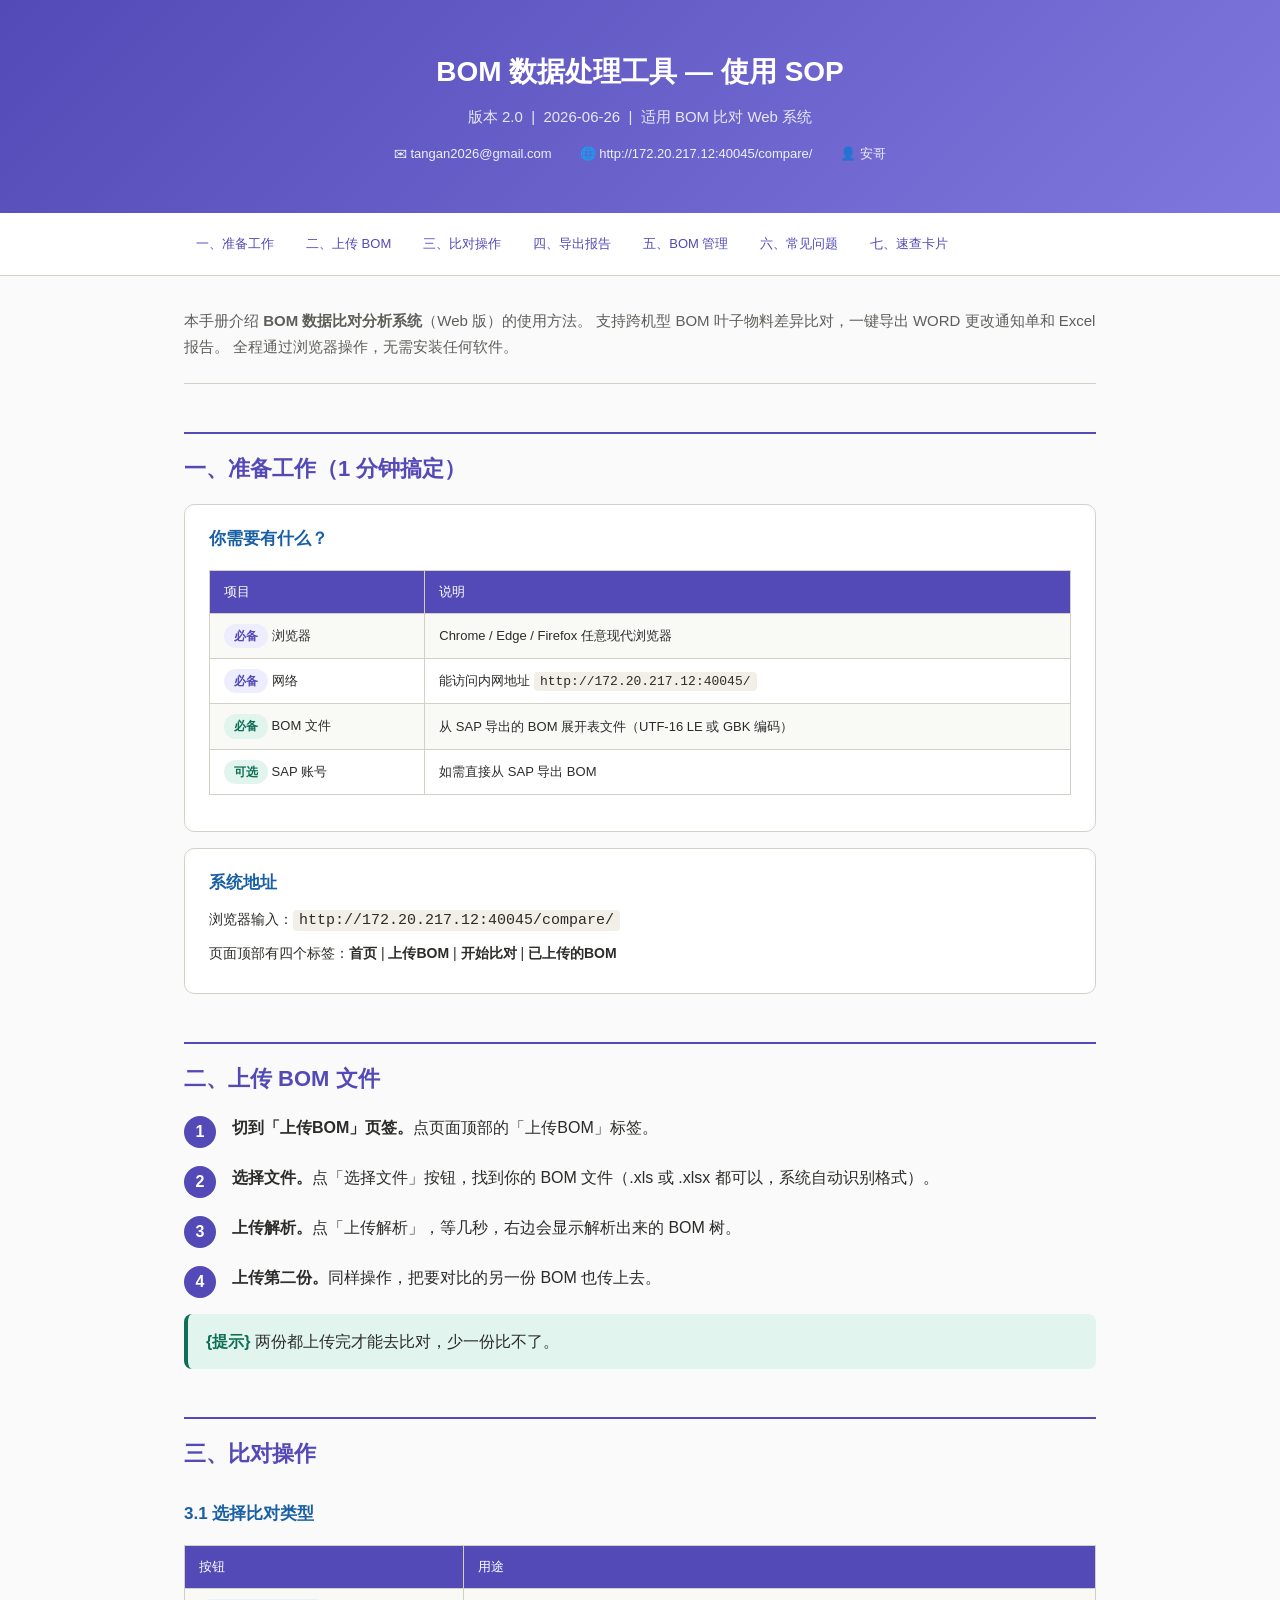
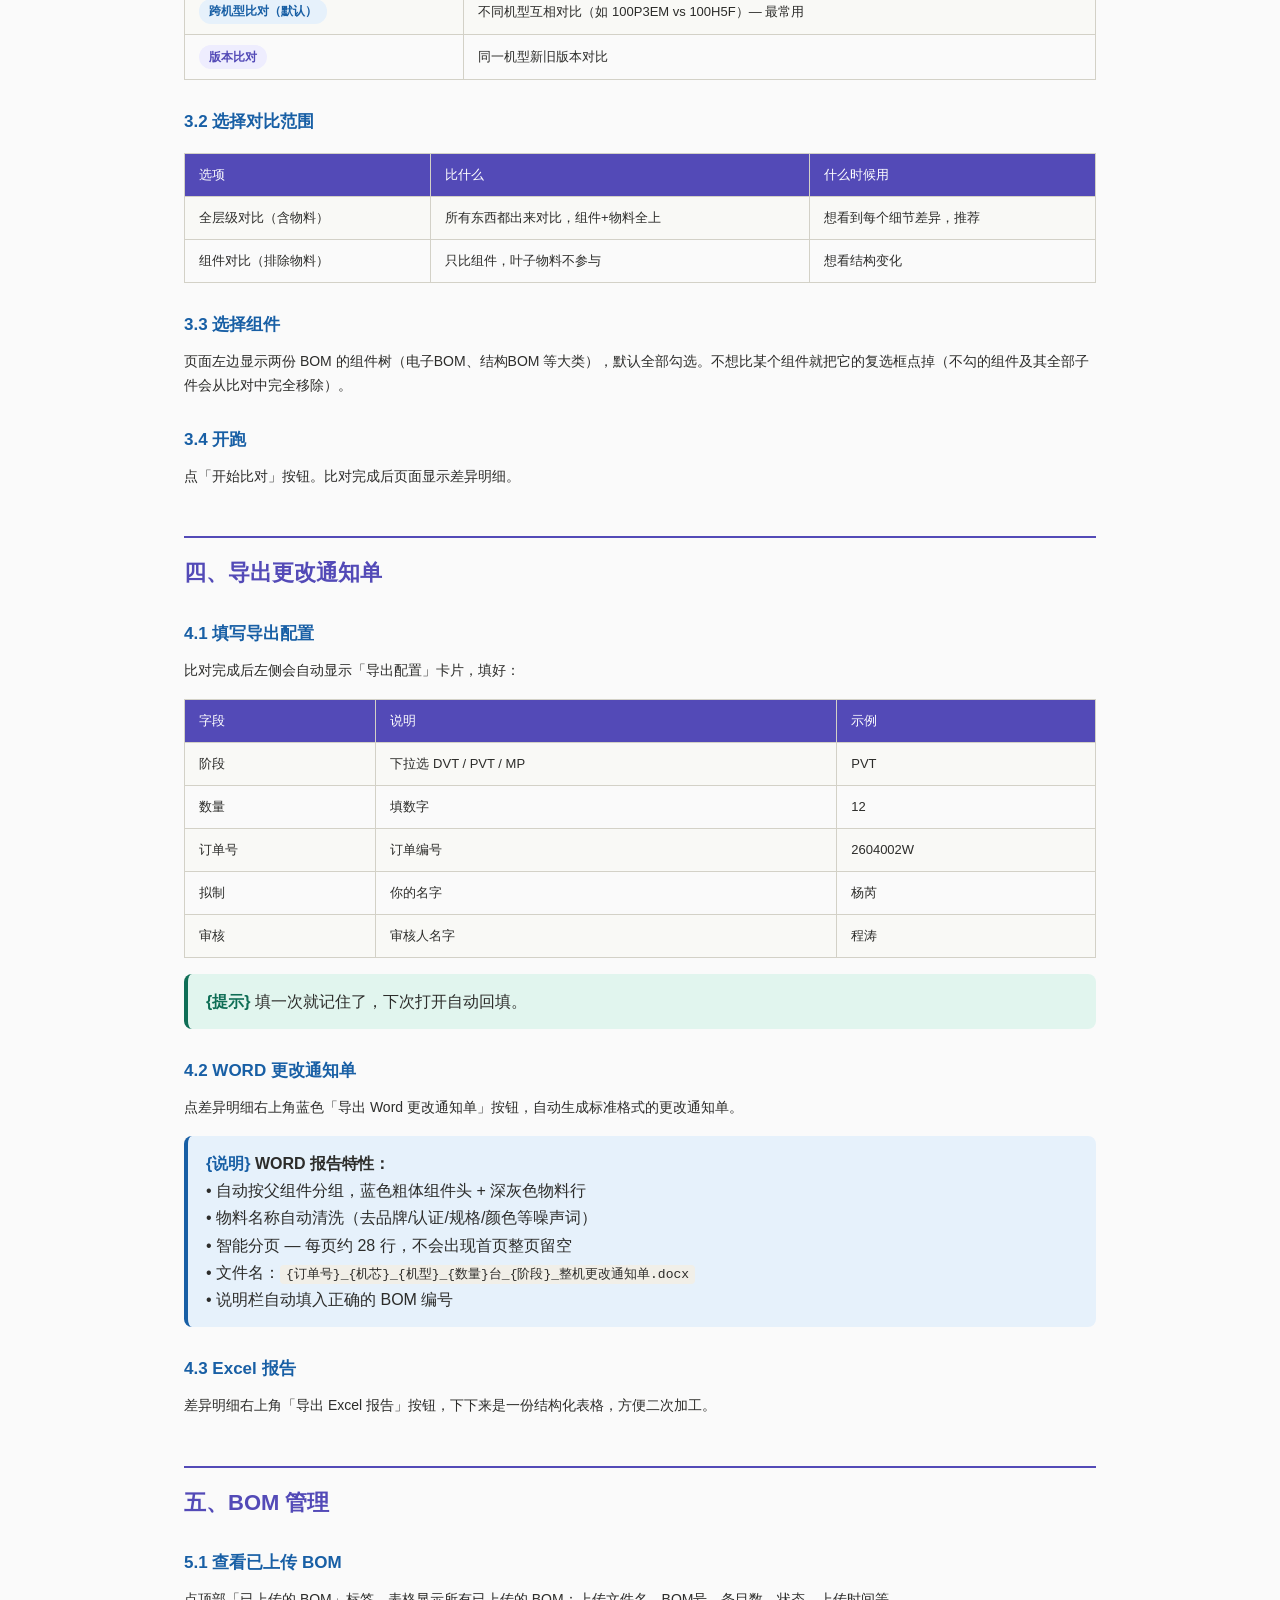
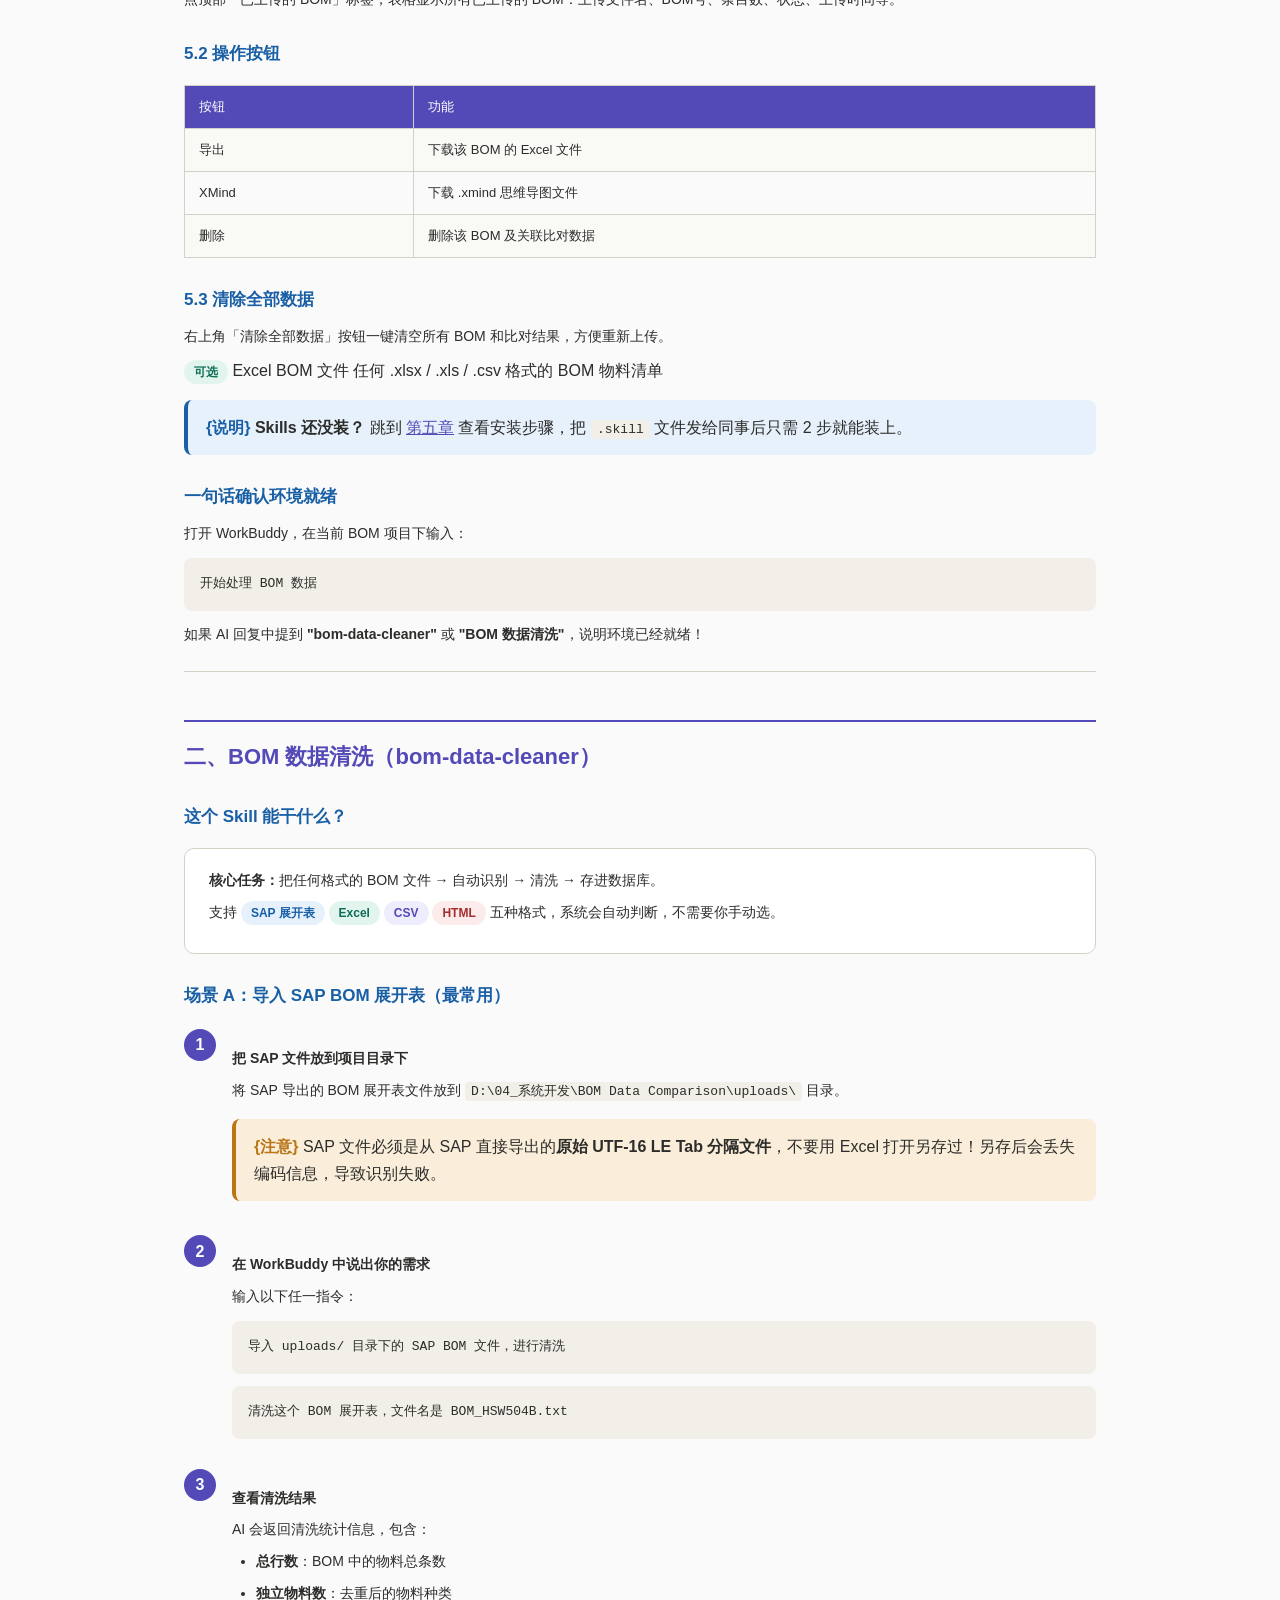
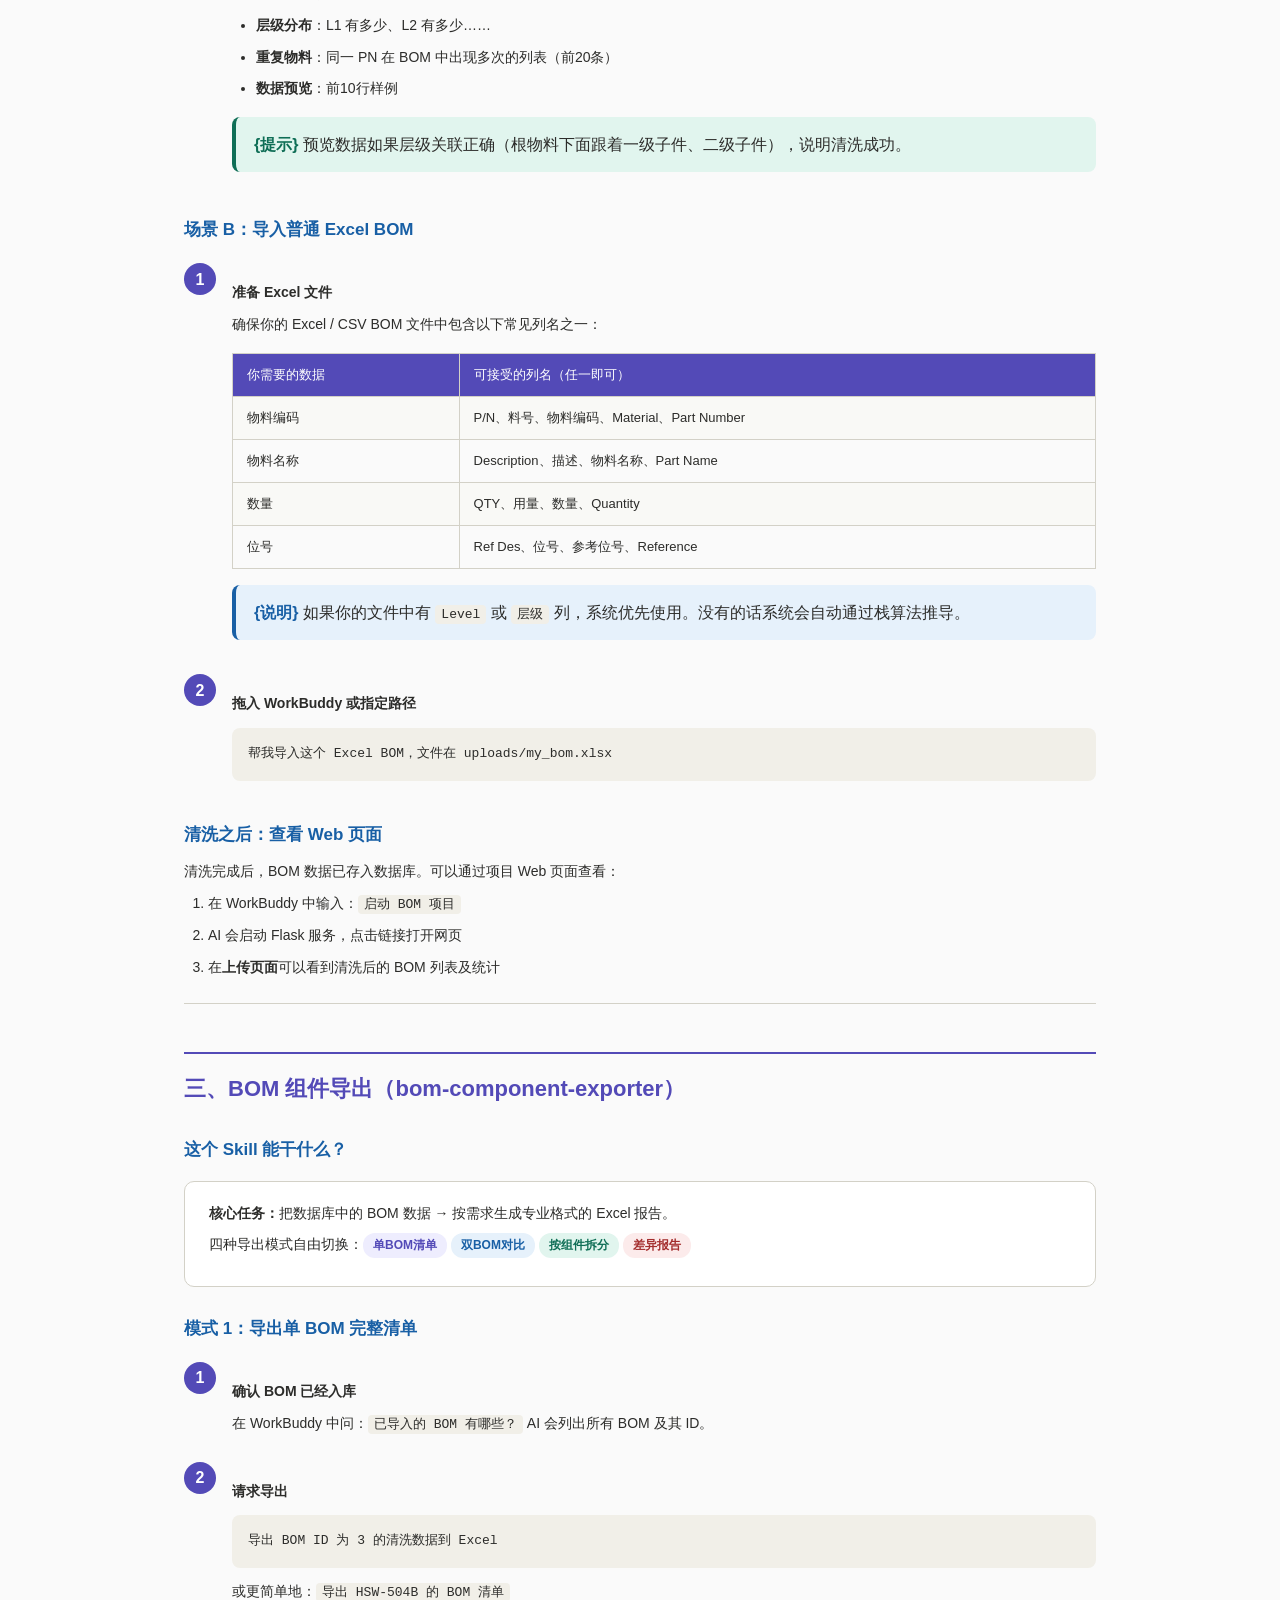
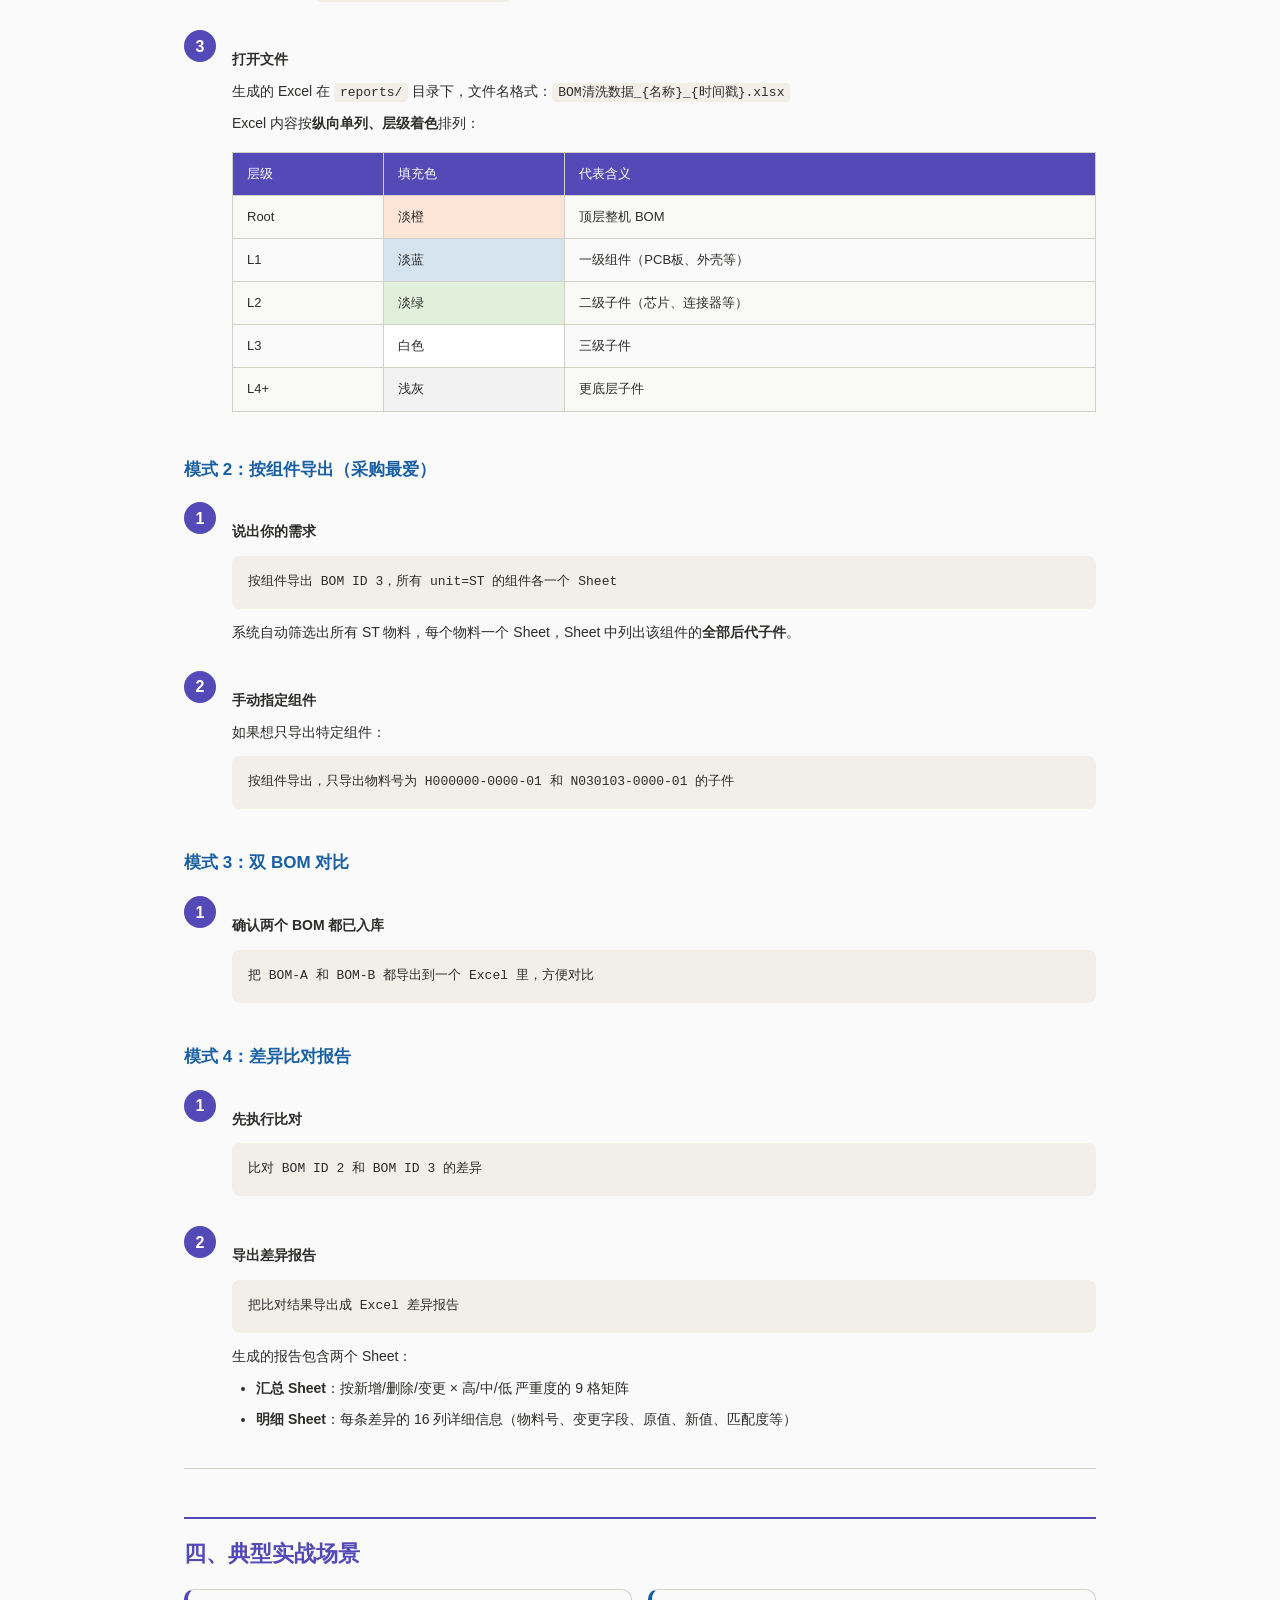
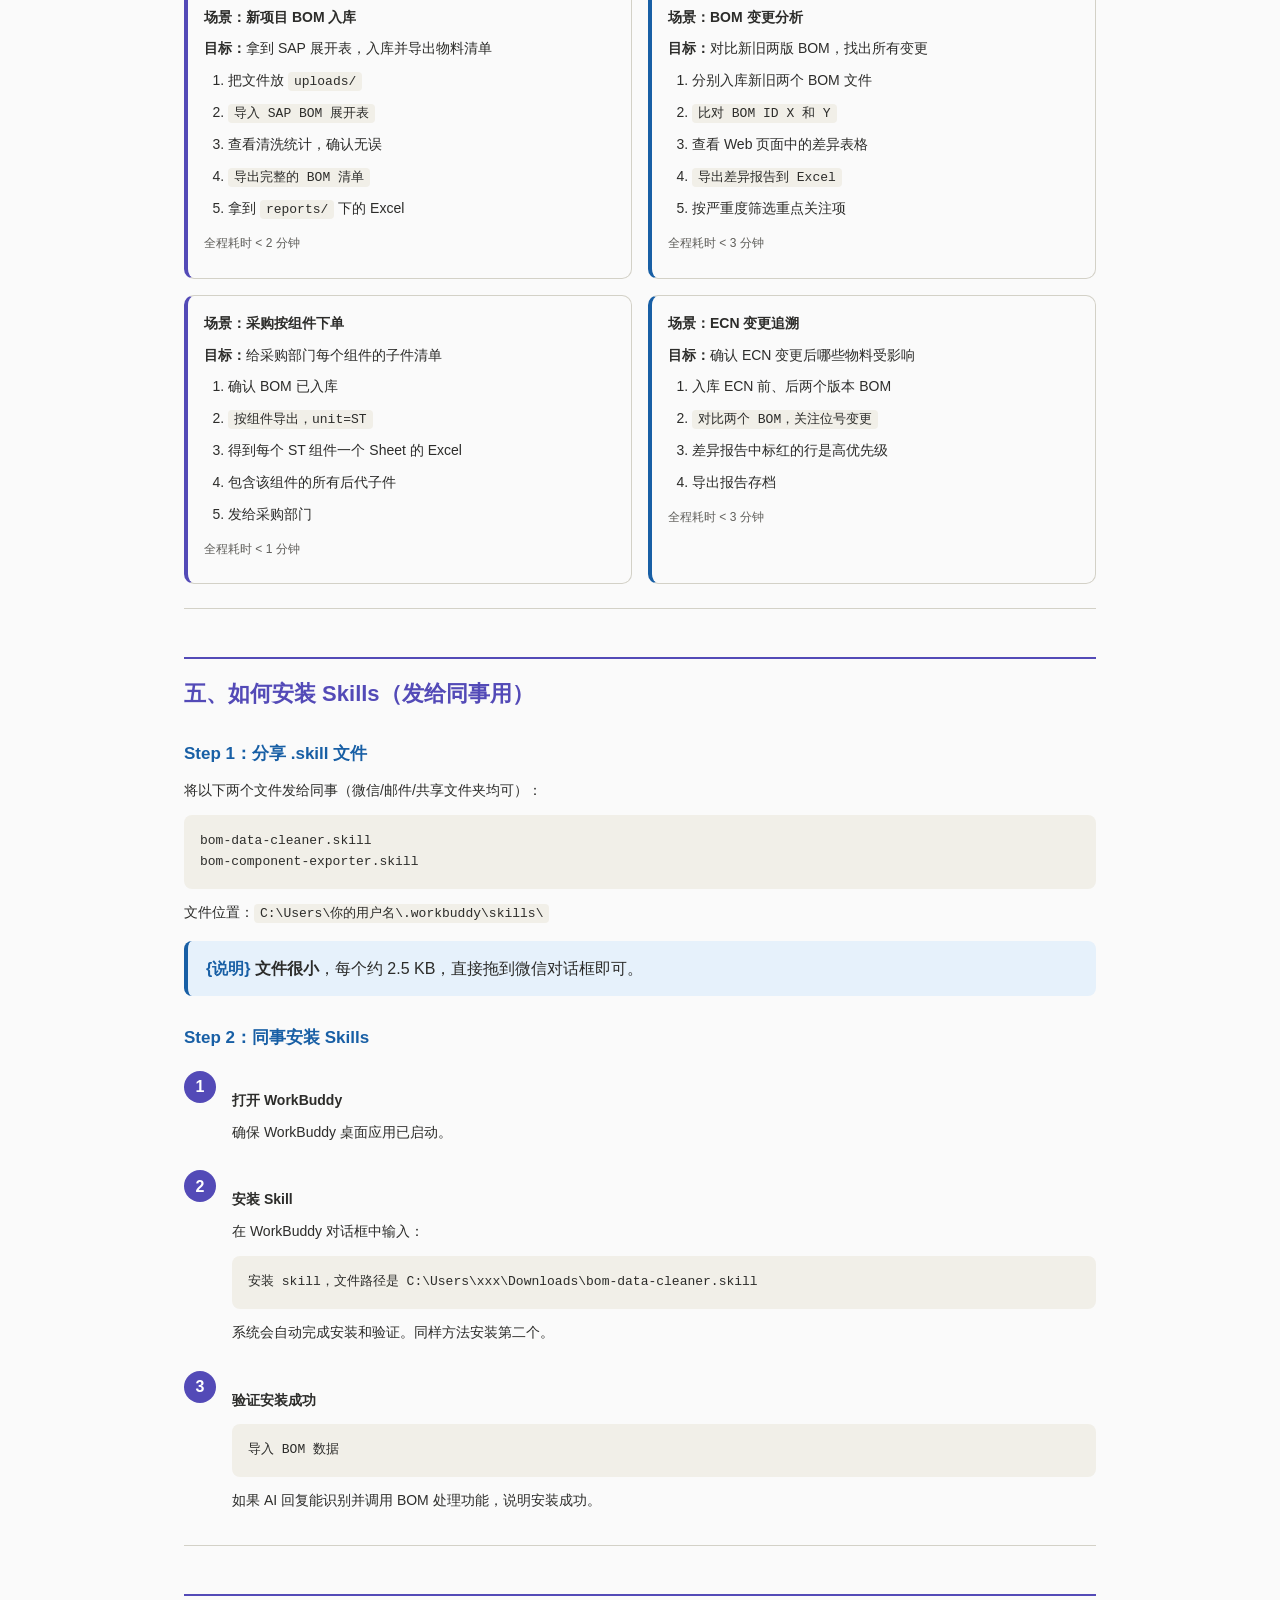
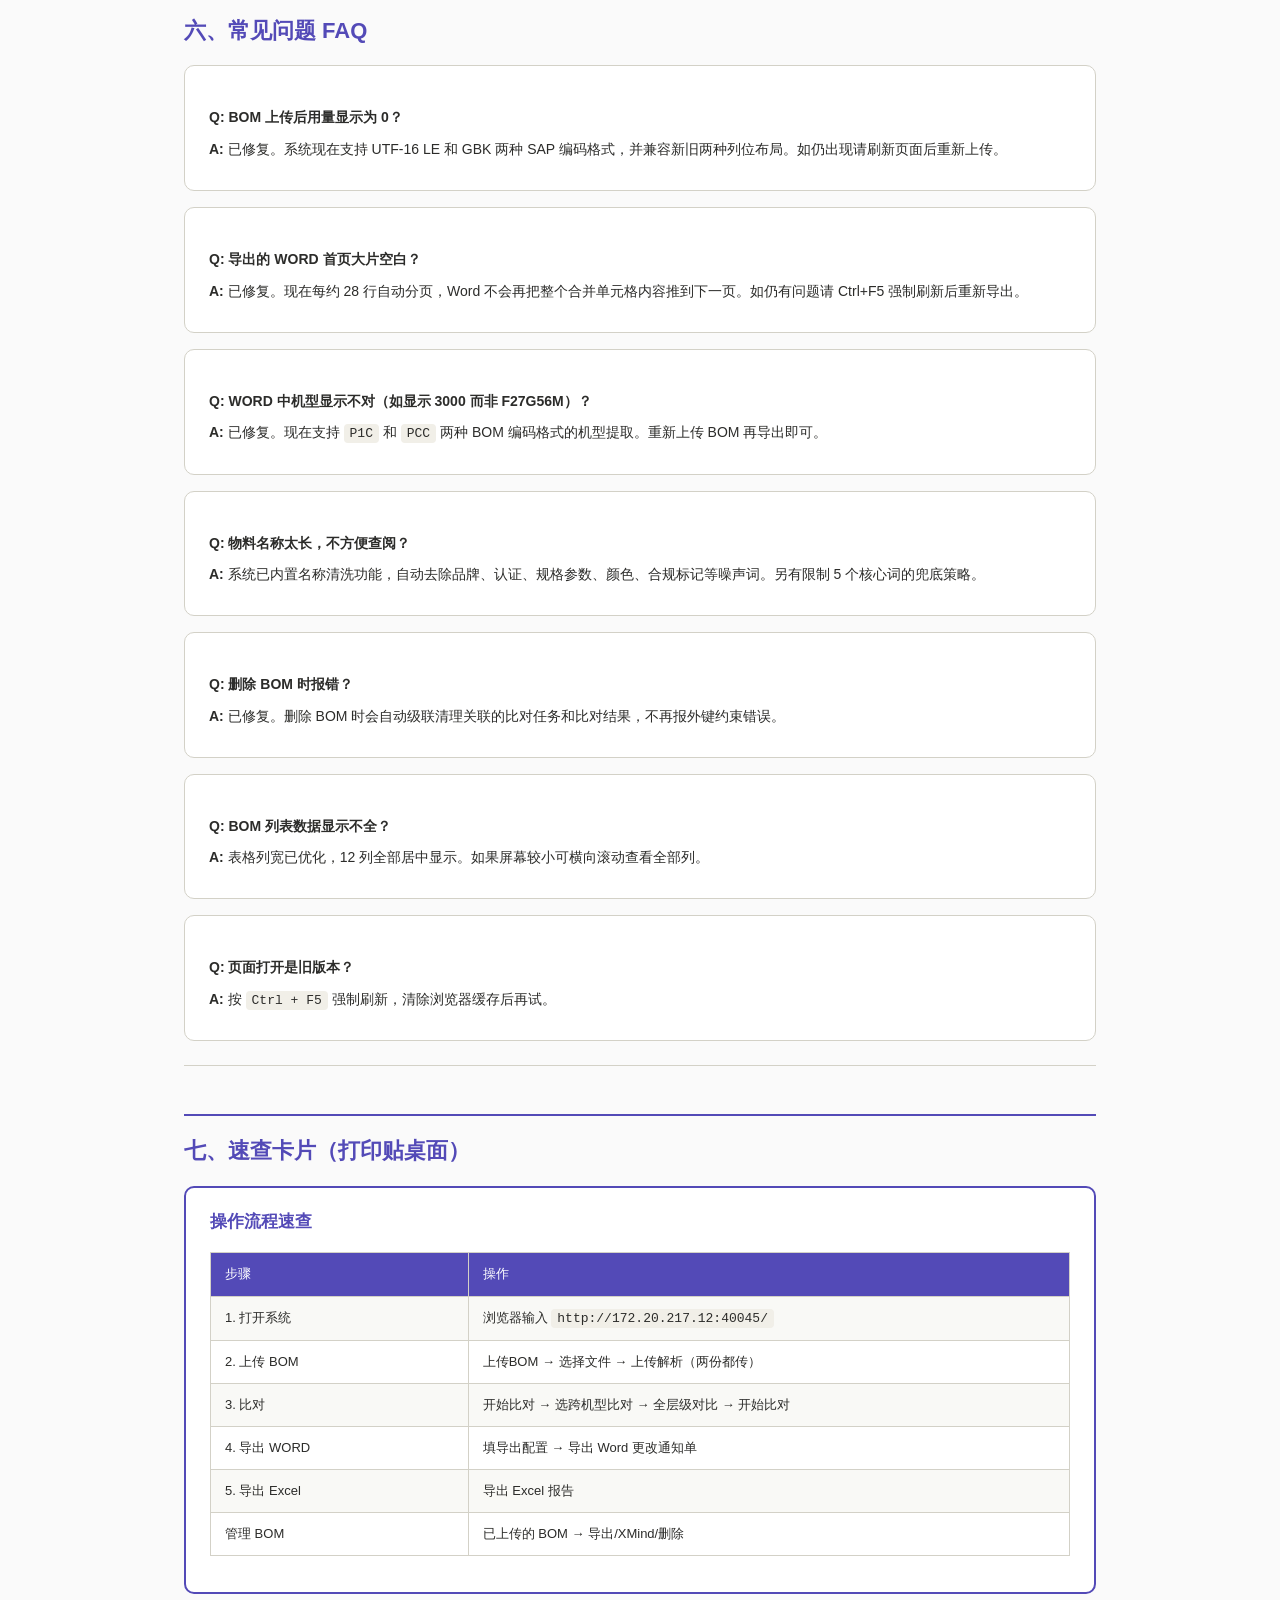
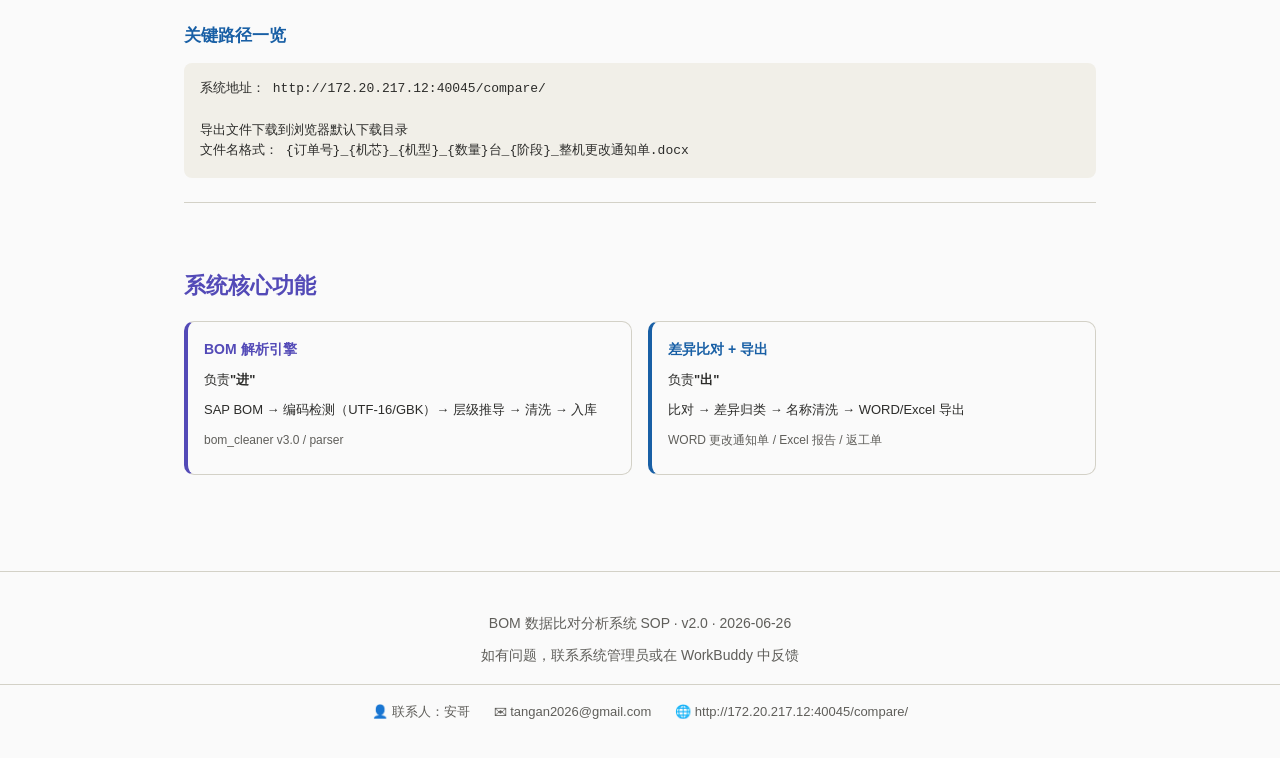
==== commit 9037da30: "docs: 同步 SOP 到本地并更新 - SOP.md 新增看门狗管理章节和验证项 - SOP_BOM核对操作指南.md 同步到本地 - 使用手册恢复 XMind 按钮说明" ====
--- a/docs/BOM_Skills_使用手册.html
+++ b/docs/BOM_Skills_使用手册.html
@@ -288,6 +288,7 @@
 <table>
   <tr><th>按钮</th><th>功能</th></tr>
   <tr><td>导出</td><td>下载该 BOM 的 Excel 文件</td></tr>
+  <tr><td>XMind</td><td>下载 .xmind 思维导图文件</td></tr>
   <tr><td>删除</td><td>删除该 BOM 及关联比对数据</td></tr>
 </table>
 
@@ -664,7 +665,7 @@
   </tr>
   <tr>
     <td>管理 BOM</td>
-    <td>已上传的 BOM → 导出/删除</td>
+    <td>已上传的 BOM → 导出/XMind/删除</td>
   </tr>
 </table>
 </div>
